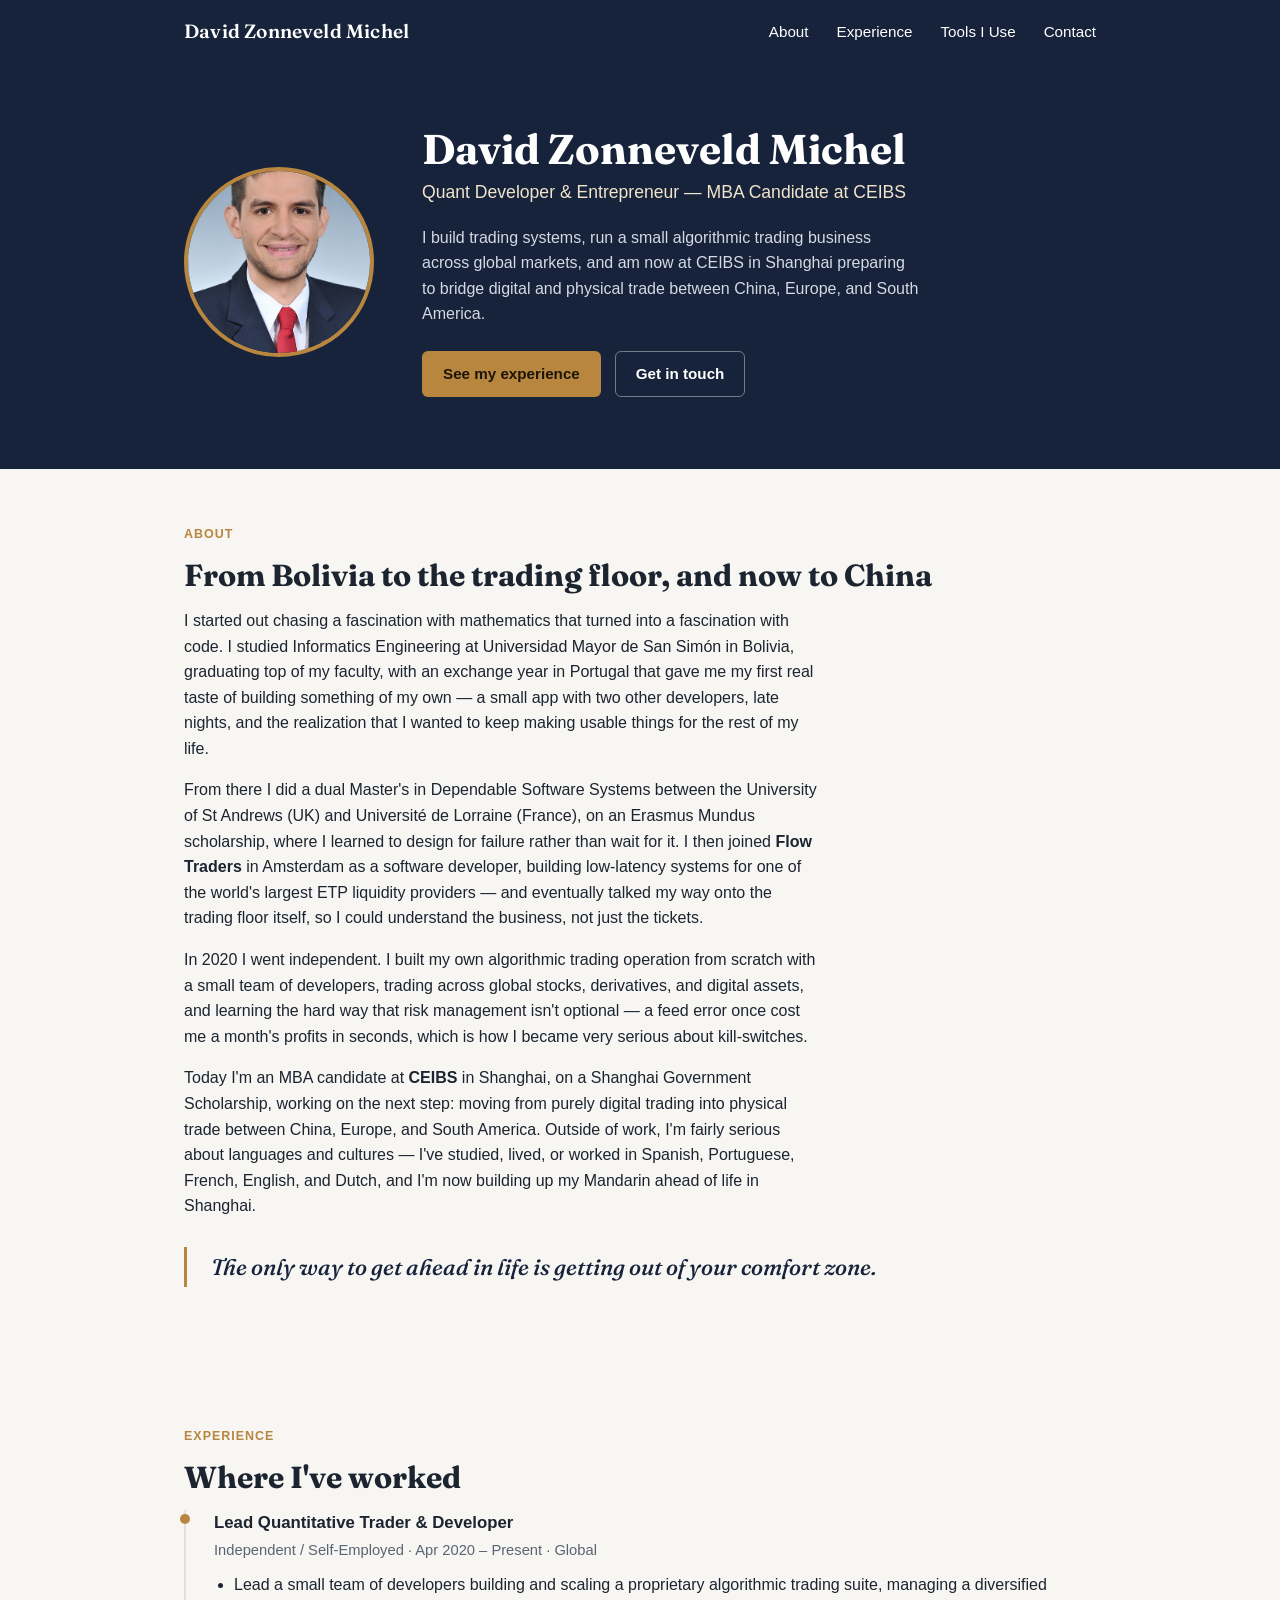
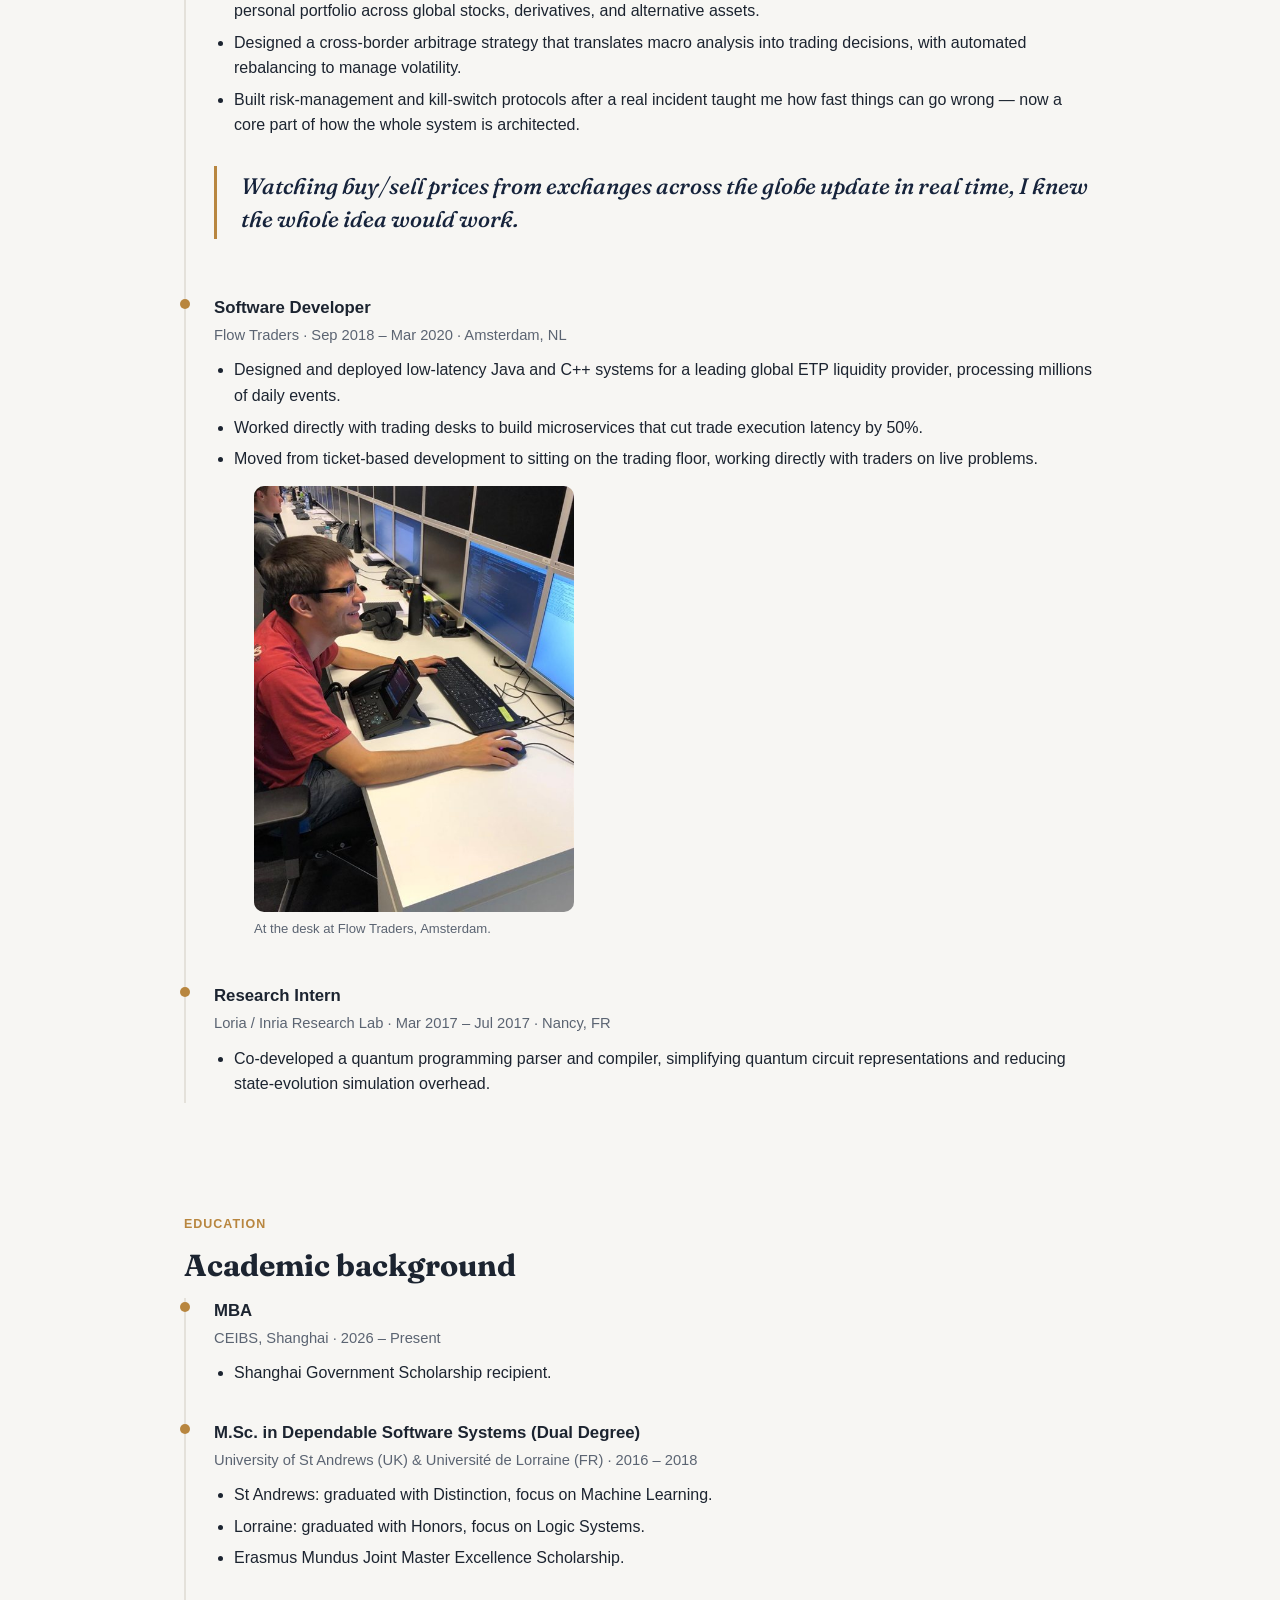
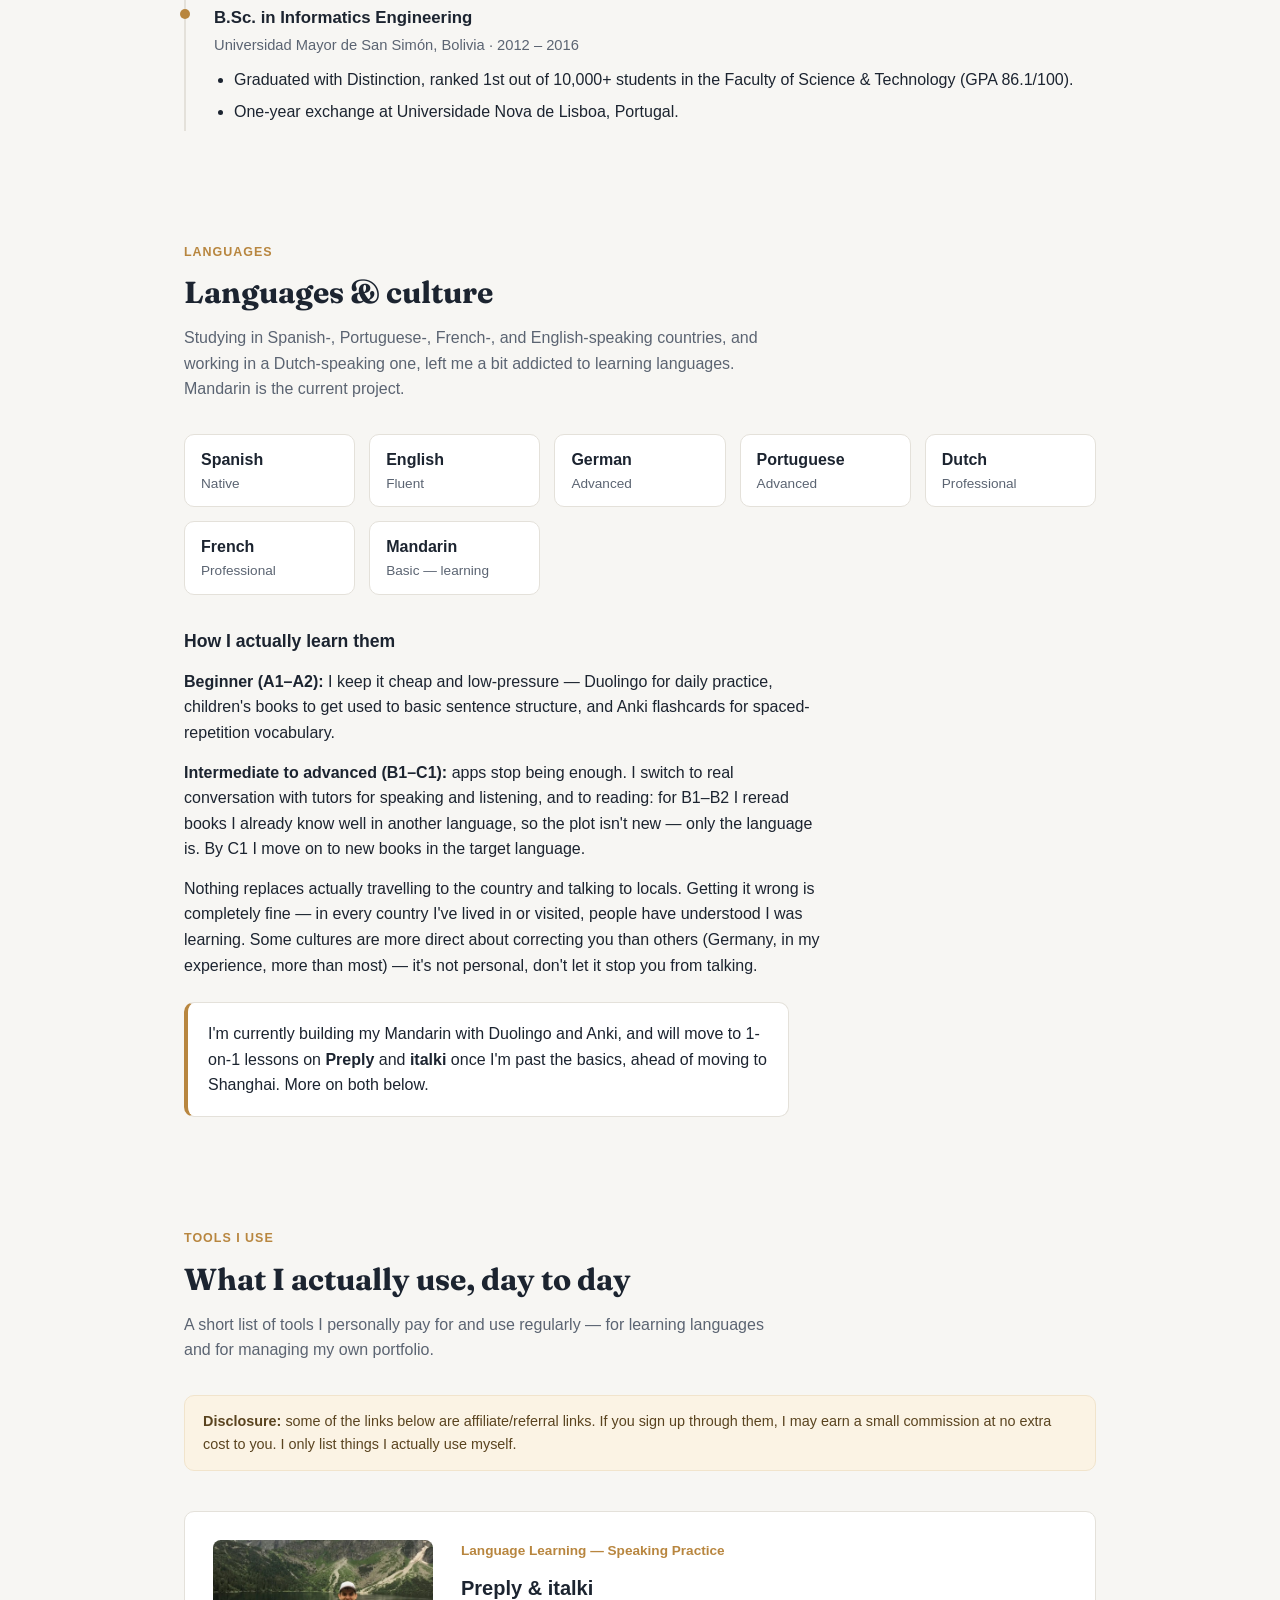
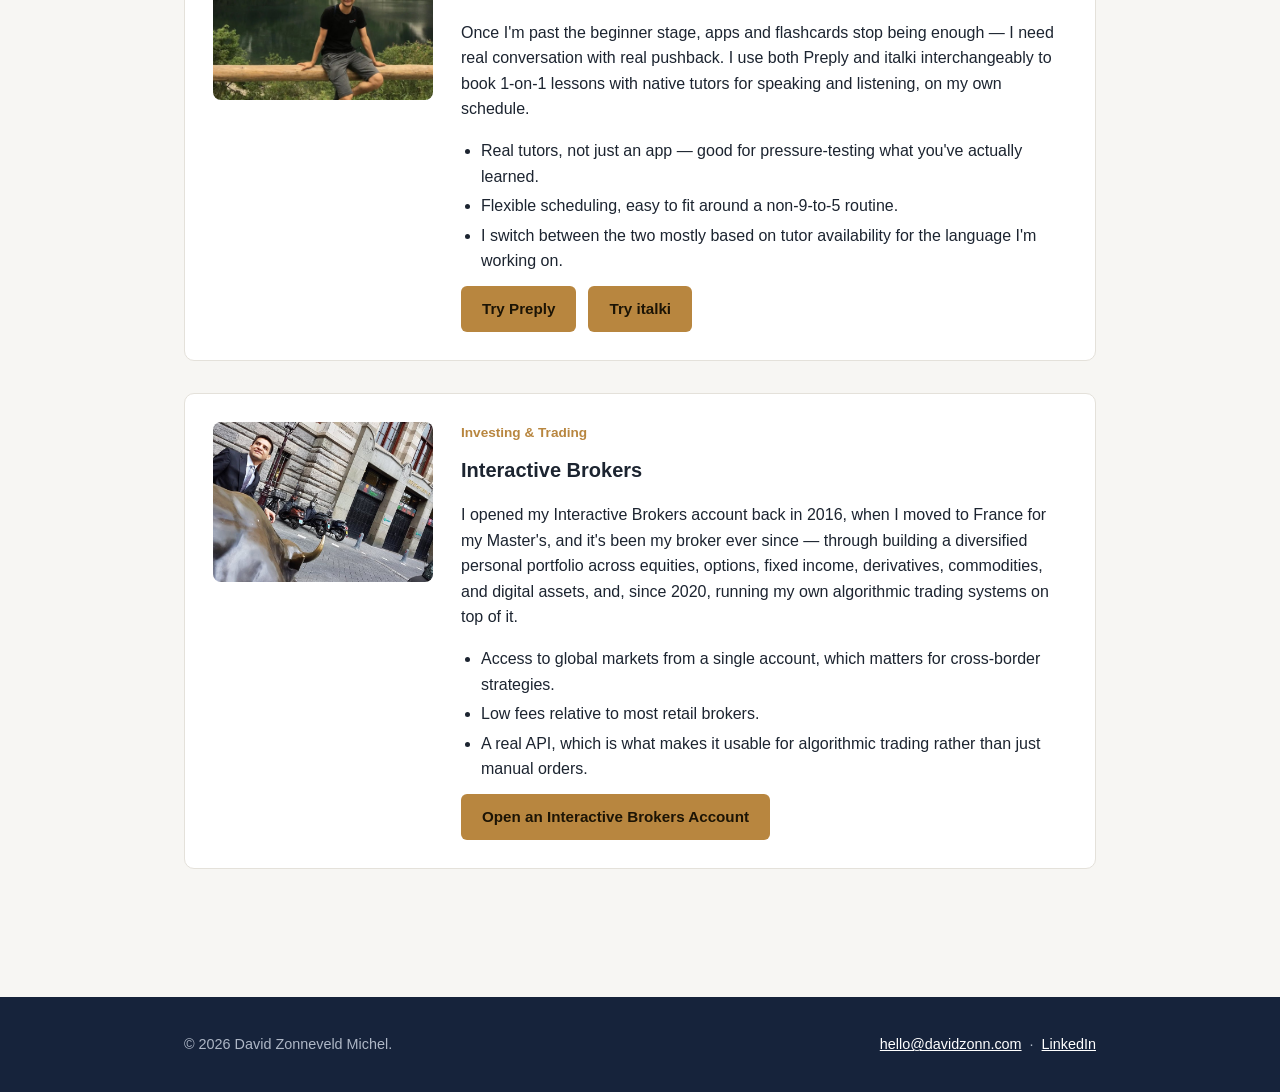
==== index.html @ 4cdf748b "Add Fraunces display font, pull-quotes, and Flow Traders photo for more personality" ====
<!DOCTYPE html>
<html lang="en">
<head>
<meta charset="UTF-8">
<meta name="viewport" content="width=device-width, initial-scale=1.0">
<title>David Zonneveld Michel</title>
<meta name="description" content="David Zonneveld Michel — quant developer and entrepreneur, MBA candidate at CEIBS.">
<link rel="preconnect" href="https://fonts.googleapis.com">
<link rel="preconnect" href="https://fonts.gstatic.com" crossorigin>
<link href="https://fonts.googleapis.com/css2?family=Fraunces:ital,wght@0,600;0,700;1,500&display=swap" rel="stylesheet">
<link rel="stylesheet" href="css/style.css">
</head>
<body>

<header class="site-header">
  <nav class="nav">
    <a href="index.html" class="brand">David Zonneveld Michel</a>
    <button class="nav-toggle" aria-label="Toggle menu">&#9776;</button>
    <ul>
      <li><a class="nav-link" href="index.html#about">About</a></li>
      <li><a class="nav-link" href="index.html#experience">Experience</a></li>
      <li><a class="nav-link" href="index.html#tools">Tools I Use</a></li>
      <li><a class="nav-link" href="index.html#contact">Contact</a></li>
    </ul>
  </nav>
</header>

<section class="hero">
  <div class="container">
    <div class="hero-photo">
      <img src="images/headshot.jpg" alt="David Zonneveld Michel">
    </div>
    <div class="hero-text">
      <h1>David Zonneveld Michel</h1>
      <p class="hero-tagline">Quant Developer &amp; Entrepreneur &mdash; MBA Candidate at CEIBS</p>
      <p class="lede">I build trading systems, run a small algorithmic trading business across global markets, and am now at CEIBS in Shanghai preparing to bridge digital and physical trade between China, Europe, and South America.</p>
      <div class="hero-actions">
        <a href="#experience" class="btn btn-primary">See my experience</a>
        <a href="#contact" class="btn btn-ghost">Get in touch</a>
      </div>
    </div>
  </div>
</section>

<section id="about">
  <div class="container">
    <p class="section-kicker">About</p>
    <h2>From Bolivia to the trading floor, and now to China</h2>
    <div class="about-body">
      <p>I started out chasing a fascination with mathematics that turned into a fascination with code. I studied Informatics Engineering at Universidad Mayor de San Sim&oacute;n in Bolivia, graduating top of my faculty, with an exchange year in Portugal that gave me my first real taste of building something of my own &mdash; a small app with two other developers, late nights, and the realization that I wanted to keep making usable things for the rest of my life.</p>
      <p>From there I did a dual Master's in Dependable Software Systems between the University of St Andrews (UK) and Universit&eacute; de Lorraine (France), on an Erasmus Mundus scholarship, where I learned to design for failure rather than wait for it. I then joined <strong>Flow Traders</strong> in Amsterdam as a software developer, building low-latency systems for one of the world's largest ETP liquidity providers &mdash; and eventually talked my way onto the trading floor itself, so I could understand the business, not just the tickets.</p>
      <p>In 2020 I went independent. I built my own algorithmic trading operation from scratch with a small team of developers, trading across global stocks, derivatives, and digital assets, and learning the hard way that risk management isn't optional &mdash; a feed error once cost me a month's profits in seconds, which is how I became very serious about kill-switches.</p>
      <p>Today I'm an MBA candidate at <strong>CEIBS</strong> in Shanghai, on a Shanghai Government Scholarship, working on the next step: moving from purely digital trading into physical trade between China, Europe, and South America. Outside of work, I'm fairly serious about languages and cultures &mdash; I've studied, lived, or worked in Spanish, Portuguese, French, English, and Dutch, and I'm now building up my Mandarin ahead of life in Shanghai.</p>
    </div>
    <blockquote class="pull-quote">
      The only way to get ahead in life is getting out of your comfort zone.
    </blockquote>
  </div>
</section>

<section id="experience">
  <div class="container">
    <p class="section-kicker">Experience</p>
    <h2>Where I've worked</h2>
    <div class="timeline">
      <div class="timeline-item">
        <p class="role">Lead Quantitative Trader &amp; Developer</p>
        <p class="org">Independent / Self-Employed &middot; Apr 2020 &ndash; Present &middot; Global</p>
        <ul>
          <li>Lead a small team of developers building and scaling a proprietary algorithmic trading suite, managing a diversified personal portfolio across global stocks, derivatives, and alternative assets.</li>
          <li>Designed a cross-border arbitrage strategy that translates macro analysis into trading decisions, with automated rebalancing to manage volatility.</li>
          <li>Built risk-management and kill-switch protocols after a real incident taught me how fast things can go wrong &mdash; now a core part of how the whole system is architected.</li>
        </ul>
        <blockquote class="pull-quote">
          Watching buy/sell prices from exchanges across the globe update in real time, I knew the whole idea would work.
        </blockquote>
      </div>
      <div class="timeline-item">
        <p class="role">Software Developer</p>
        <p class="org">Flow Traders &middot; Sep 2018 &ndash; Mar 2020 &middot; Amsterdam, NL</p>
        <ul>
          <li>Designed and deployed low-latency Java and C++ systems for a leading global ETP liquidity provider, processing millions of daily events.</li>
          <li>Worked directly with trading desks to build microservices that cut trade execution latency by 50%.</li>
          <li>Moved from ticket-based development to sitting on the trading floor, working directly with traders on live problems.</li>
        </ul>
        <figure class="timeline-photo">
          <img src="images/flow-traders.jpg" alt="David Zonneveld Michel at his desk at Flow Traders in Amsterdam">
          <figcaption>At the desk at Flow Traders, Amsterdam.</figcaption>
        </figure>
      </div>
      <div class="timeline-item">
        <p class="role">Research Intern</p>
        <p class="org">Loria / Inria Research Lab &middot; Mar 2017 &ndash; Jul 2017 &middot; Nancy, FR</p>
        <ul>
          <li>Co-developed a quantum programming parser and compiler, simplifying quantum circuit representations and reducing state-evolution simulation overhead.</li>
        </ul>
      </div>
    </div>
  </div>
</section>

<section id="education">
  <div class="container">
    <p class="section-kicker">Education</p>
    <h2>Academic background</h2>
    <div class="timeline">
      <div class="timeline-item">
        <p class="role">MBA</p>
        <p class="org">CEIBS, Shanghai &middot; 2026 &ndash; Present</p>
        <ul>
          <li>Shanghai Government Scholarship recipient.</li>
        </ul>
      </div>
      <div class="timeline-item">
        <p class="role">M.Sc. in Dependable Software Systems (Dual Degree)</p>
        <p class="org">University of St Andrews (UK) &amp; Universit&eacute; de Lorraine (FR) &middot; 2016 &ndash; 2018</p>
        <ul>
          <li>St Andrews: graduated with Distinction, focus on Machine Learning.</li>
          <li>Lorraine: graduated with Honors, focus on Logic Systems.</li>
          <li>Erasmus Mundus Joint Master Excellence Scholarship.</li>
        </ul>
      </div>
      <div class="timeline-item">
        <p class="role">B.Sc. in Informatics Engineering</p>
        <p class="org">Universidad Mayor de San Sim&oacute;n, Bolivia &middot; 2012 &ndash; 2016</p>
        <ul>
          <li>Graduated with Distinction, ranked 1st out of 10,000+ students in the Faculty of Science &amp; Technology (GPA 86.1/100).</li>
          <li>One-year exchange at Universidade Nova de Lisboa, Portugal.</li>
        </ul>
      </div>
    </div>
  </div>
</section>

<section id="languages">
  <div class="container">
    <p class="section-kicker">Languages</p>
    <h2>Languages &amp; culture</h2>
    <p class="section-intro">Studying in Spanish-, Portuguese-, French-, and English-speaking countries, and working in a Dutch-speaking one, left me a bit addicted to learning languages. Mandarin is the current project.</p>
    <div class="lang-grid">
      <div class="lang-pill"><div class="lang-name">Spanish</div><div class="lang-level">Native</div></div>
      <div class="lang-pill"><div class="lang-name">English</div><div class="lang-level">Fluent</div></div>
      <div class="lang-pill"><div class="lang-name">German</div><div class="lang-level">Advanced</div></div>
      <div class="lang-pill"><div class="lang-name">Portuguese</div><div class="lang-level">Advanced</div></div>
      <div class="lang-pill"><div class="lang-name">Dutch</div><div class="lang-level">Professional</div></div>
      <div class="lang-pill"><div class="lang-name">French</div><div class="lang-level">Professional</div></div>
      <div class="lang-pill"><div class="lang-name">Mandarin</div><div class="lang-level">Basic &mdash; learning</div></div>
    </div>
    <div class="languages-method">
      <h3>How I actually learn them</h3>
      <p><strong>Beginner (A1&ndash;A2):</strong> I keep it cheap and low-pressure &mdash; Duolingo for daily practice, children's books to get used to basic sentence structure, and Anki flashcards for spaced-repetition vocabulary.</p>
      <p><strong>Intermediate to advanced (B1&ndash;C1):</strong> apps stop being enough. I switch to real conversation with tutors for speaking and listening, and to reading: for B1&ndash;B2 I reread books I already know well in another language, so the plot isn't new &mdash; only the language is. By C1 I move on to new books in the target language.</p>
      <p>Nothing replaces actually travelling to the country and talking to locals. Getting it wrong is completely fine &mdash; in every country I've lived in or visited, people have understood I was learning. Some cultures are more direct about correcting you than others (Germany, in my experience, more than most) &mdash; it's not personal, don't let it stop you from talking.</p>
    </div>
    <div class="callout">
      I'm currently building my Mandarin with Duolingo and Anki, and will move to 1-on-1 lessons on <strong>Preply</strong> and <strong>italki</strong> once I'm past the basics, ahead of moving to Shanghai. More on both below.
    </div>
  </div>
</section>

<section id="tools">
  <div class="container">
    <p class="section-kicker">Tools I Use</p>
    <h2>What I actually use, day to day</h2>
    <p class="section-intro">A short list of tools I personally pay for and use regularly &mdash; for learning languages and for managing my own portfolio.</p>

    <div class="disclosure">
      <strong>Disclosure:</strong> some of the links below are affiliate/referral links. If you sign up through them, I may earn a small commission at no extra cost to you. I only list things I actually use myself.
    </div>

    <div class="tool-card">
      <img src="images/lake.jpg" alt="David Zonneveld Michel hiking by a mountain lake in Poland">
      <div class="tool-body">
        <div class="tool-tag">Language Learning &mdash; Speaking Practice</div>
        <h3>Preply &amp; italki</h3>
        <p>Once I'm past the beginner stage, apps and flashcards stop being enough &mdash; I need real conversation with real pushback. I use both Preply and italki interchangeably to book 1-on-1 lessons with native tutors for speaking and listening, on my own schedule.</p>
        <ul>
          <li>Real tutors, not just an app &mdash; good for pressure-testing what you've actually learned.</li>
          <li>Flexible scheduling, easy to fit around a non-9-to-5 routine.</li>
          <li>I switch between the two mostly based on tutor availability for the language I'm working on.</li>
        </ul>
        <div class="cta-row">
          <a href="https://preply.com/en/?pref=NTU2MDQz&amp;id=1791319824.493646&amp;ep=w1" class="btn btn-primary" rel="sponsored noopener" target="_blank">Try Preply</a>
          <a href="https://www.italki.com/en/i/ref/DfCDC6?hl=en&amp;utm_medium=user_referral&amp;utm_source=copylink_share" class="btn btn-primary" rel="sponsored noopener" target="_blank">Try italki</a>
        </div>
      </div>
    </div>

    <div class="tool-card">
      <img src="images/investing.jpg" alt="David outside the Beursplein in Amsterdam">
      <div class="tool-body">
        <div class="tool-tag">Investing &amp; Trading</div>
        <h3>Interactive Brokers</h3>
        <p>I opened my Interactive Brokers account back in 2016, when I moved to France for my Master's, and it's been my broker ever since &mdash; through building a diversified personal portfolio across equities, options, fixed income, derivatives, commodities, and digital assets, and, since 2020, running my own algorithmic trading systems on top of it.</p>
        <ul>
          <li>Access to global markets from a single account, which matters for cross-border strategies.</li>
          <li>Low fees relative to most retail brokers.</li>
          <li>A real API, which is what makes it usable for algorithmic trading rather than just manual orders.</li>
        </ul>
        <a href="https://ibkr.com/referral/david9063" class="btn btn-primary" rel="sponsored noopener" target="_blank">Open an Interactive Brokers Account</a>
      </div>
    </div>
  </div>
</section>

<footer class="site-footer" id="contact">
  <div class="container footer-row">
    <div>&copy; 2026 David Zonneveld Michel.</div>
    <div>
      <a href="mailto:hello@davidzonn.com">hello@davidzonn.com</a>
      &nbsp;&middot;&nbsp;
      <a href="https://www.linkedin.com/in/davidzonn" target="_blank" rel="noopener">LinkedIn</a>
    </div>
  </div>
</footer>

<script src="js/main.js"></script>
</body>
</html>
---- css/style.css ----
:root {
  --bg: #f7f6f3;
  --surface: #ffffff;
  --text: #1c2430;
  --muted: #5b6472;
  --border: #e4e1da;
  --navy: #16233b;
  --navy-light: #223252;
  --accent: #b8863f;
  --accent-light: #f1e4cc;
  --radius: 10px;
  --maxw: 960px;
  --font-display: "Fraunces", Georgia, "Times New Roman", serif;
}

* { box-sizing: border-box; }

html { scroll-behavior: smooth; }

body {
  margin: 0;
  background: var(--bg);
  color: var(--text);
  font-family: -apple-system, BlinkMacSystemFont, "Segoe UI", Roboto, Helvetica, Arial, sans-serif;
  line-height: 1.6;
}

img { max-width: 100%; display: block; }

a { color: var(--navy); }

.container {
  max-width: var(--maxw);
  margin: 0 auto;
  padding: 0 24px;
}

/* Header / nav */
header.site-header {
  background: var(--navy);
  color: #fff;
  position: sticky;
  top: 0;
  z-index: 10;
}

.nav {
  display: flex;
  align-items: center;
  justify-content: space-between;
  padding: 16px 24px;
  max-width: var(--maxw);
  margin: 0 auto;
}

.nav .brand {
  color: #fff;
  font-family: var(--font-display);
  font-weight: 600;
  font-size: 1.2rem;
  text-decoration: none;
  letter-spacing: 0.01em;
}

.nav ul {
  list-style: none;
  display: flex;
  gap: 28px;
  margin: 0;
  padding: 0;
}

.nav a.nav-link {
  color: #cdd4e0;
  text-decoration: none;
  font-size: 0.95rem;
  transition: color 0.15s ease;
}

.nav a.nav-link:hover,
.nav a.nav-link.active {
  color: #fff;
}

.nav-toggle {
  display: none;
  background: none;
  border: none;
  color: #fff;
  font-size: 1.5rem;
  cursor: pointer;
}

@media (max-width: 640px) {
  .nav-toggle { display: block; }
  .nav ul {
    display: none;
    position: absolute;
    top: 100%;
    left: 0;
    right: 0;
    background: var(--navy-light);
    flex-direction: column;
    gap: 0;
    padding: 8px 0;
  }
  .nav ul.open { display: flex; }
  .nav ul li { width: 100%; }
  .nav ul a.nav-link {
    display: block;
    padding: 12px 24px;
  }
}

/* Hero */
.hero {
  background: var(--navy);
  color: #fff;
  padding: 64px 0 72px;
}

.hero .container {
  display: flex;
  align-items: center;
  gap: 48px;
  flex-wrap: wrap;
}

.hero-photo img {
  width: 190px;
  height: 190px;
  border-radius: 50%;
  object-fit: cover;
  border: 4px solid var(--accent);
}

.hero-text { flex: 1; min-width: 260px; }

.hero-text h1 {
  margin: 0 0 6px;
  font-family: var(--font-display);
  font-weight: 700;
  font-size: 2.6rem;
  line-height: 1.1;
}

.hero-tagline {
  color: var(--accent-light);
  font-size: 1.1rem;
  margin: 0 0 18px;
}

.hero-text p.lede {
  color: #d4dae4;
  max-width: 56ch;
  margin: 0 0 24px;
}

.btn {
  display: inline-block;
  padding: 10px 20px;
  border-radius: 6px;
  text-decoration: none;
  font-weight: 600;
  font-size: 0.95rem;
  border: 1px solid transparent;
}

.btn-primary {
  background: var(--accent);
  color: #1c1405;
}

.btn-primary:hover { background: #c79651; }

.btn-ghost {
  background: transparent;
  color: #fff;
  border-color: rgba(255,255,255,0.4);
  margin-left: 10px;
}

.btn-ghost:hover { border-color: #fff; }

.hero-actions { display: flex; flex-wrap: wrap; gap: 4px; }

/* Sections */
section { padding: 56px 0; }

section h2 {
  font-family: var(--font-display);
  font-weight: 700;
  font-size: 1.9rem;
  margin: 0 0 8px;
}

.section-kicker {
  text-transform: uppercase;
  letter-spacing: 0.08em;
  color: var(--accent);
  font-size: 0.78rem;
  font-weight: 700;
  margin: 0 0 6px;
}

.section-intro {
  color: var(--muted);
  max-width: 68ch;
  margin: 0 0 32px;
}

/* About */
#about .about-body p { margin: 0 0 16px; max-width: 72ch; }

/* Pull quotes */
.pull-quote {
  font-family: var(--font-display);
  font-style: italic;
  font-weight: 500;
  font-size: 1.4rem;
  line-height: 1.45;
  color: var(--navy);
  border-left: 3px solid var(--accent);
  padding: 4px 0 4px 24px;
  margin: 28px 0;
  max-width: 62ch;
}

.pull-quote cite {
  display: block;
  font-family: -apple-system, BlinkMacSystemFont, "Segoe UI", Roboto, Helvetica, Arial, sans-serif;
  font-style: normal;
  font-size: 0.82rem;
  font-weight: 600;
  color: var(--muted);
  margin-top: 10px;
  letter-spacing: 0.01em;
}

/* Timeline photo */
.timeline-photo {
  margin-top: 14px;
  max-width: 320px;
}

.timeline-photo img {
  border-radius: var(--radius);
  width: 100%;
}

.timeline-photo figcaption {
  font-size: 0.82rem;
  color: var(--muted);
  margin-top: 6px;
}

/* Timeline */
.timeline {
  border-left: 2px solid var(--border);
  padding-left: 28px;
  display: flex;
  flex-direction: column;
  gap: 28px;
}

.timeline-item { position: relative; }

.timeline-item::before {
  content: "";
  position: absolute;
  left: -34px;
  top: 4px;
  width: 10px;
  height: 10px;
  border-radius: 50%;
  background: var(--accent);
}

.timeline-item .role {
  font-weight: 700;
  font-size: 1.05rem;
  margin: 0;
}

.timeline-item .org {
  color: var(--muted);
  margin: 2px 0 10px;
  font-size: 0.92rem;
}

.timeline-item ul {
  margin: 0;
  padding-left: 20px;
}

.timeline-item li { margin-bottom: 6px; }

/* Languages */
.lang-grid {
  display: grid;
  grid-template-columns: repeat(auto-fill, minmax(150px, 1fr));
  gap: 14px;
}

.lang-pill {
  background: var(--surface);
  border: 1px solid var(--border);
  border-radius: var(--radius);
  padding: 12px 16px;
}

.lang-pill .lang-name { font-weight: 600; }
.lang-pill .lang-level { color: var(--muted); font-size: 0.85rem; }

.callout {
  background: var(--surface);
  border: 1px solid var(--border);
  border-left: 4px solid var(--accent);
  border-radius: var(--radius);
  padding: 18px 20px;
  margin-top: 24px;
  max-width: 68ch;
}

.callout a { color: var(--accent); font-weight: 600; }

.languages-method {
  margin-top: 32px;
  max-width: 72ch;
}

.languages-method h3 {
  font-size: 1.1rem;
  margin: 0 0 14px;
}

.languages-method p { margin: 0 0 14px; }

/* Tools / affiliate section */
.disclosure {
  background: #fbf3e4;
  border: 1px solid var(--accent-light);
  border-radius: var(--radius);
  padding: 14px 18px;
  font-size: 0.9rem;
  color: #5a4420;
  margin-bottom: 40px;
}

.tool-card {
  display: flex;
  gap: 28px;
  background: var(--surface);
  border: 1px solid var(--border);
  border-radius: var(--radius);
  padding: 28px;
  margin-bottom: 32px;
  flex-wrap: wrap;
}

.tool-card img {
  width: 220px;
  height: 160px;
  object-fit: cover;
  border-radius: 8px;
  flex-shrink: 0;
}

.tool-card .tool-body { flex: 1; min-width: 240px; }

.tool-card h3 { margin: 0 0 4px; font-size: 1.25rem; }
.tool-card .tool-tag { color: var(--accent); font-weight: 600; font-size: 0.85rem; margin-bottom: 10px; }
.tool-card ul { padding-left: 20px; margin: 12px 0; }
.tool-card li { margin-bottom: 4px; }

.cta-row {
  display: flex;
  gap: 12px;
  flex-wrap: wrap;
  margin-top: 4px;
}

/* Footer */
footer.site-footer {
  background: var(--navy);
  color: #aeb7c6;
  padding: 36px 0;
  margin-top: 40px;
  font-size: 0.9rem;
}

footer.site-footer a { color: #fff; }

.footer-row {
  display: flex;
  justify-content: space-between;
  flex-wrap: wrap;
  gap: 12px;
  align-items: center;
}
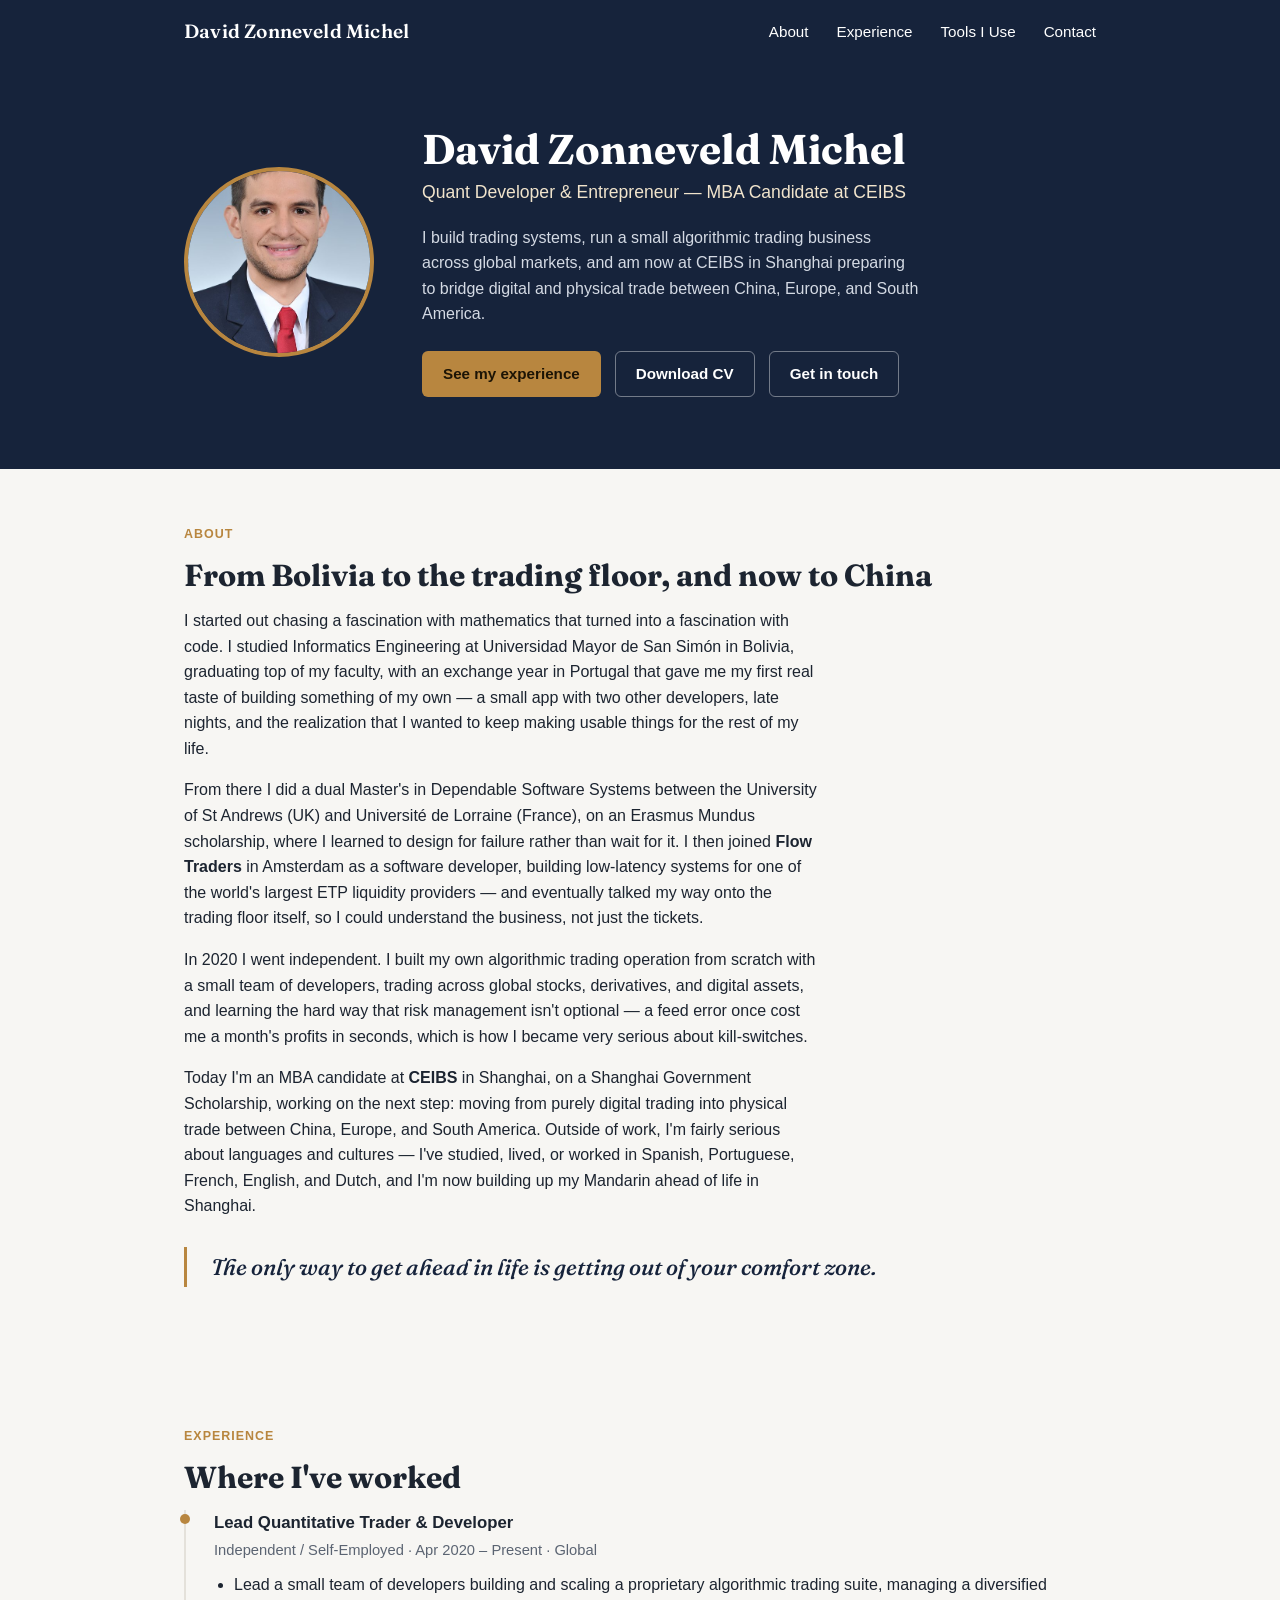
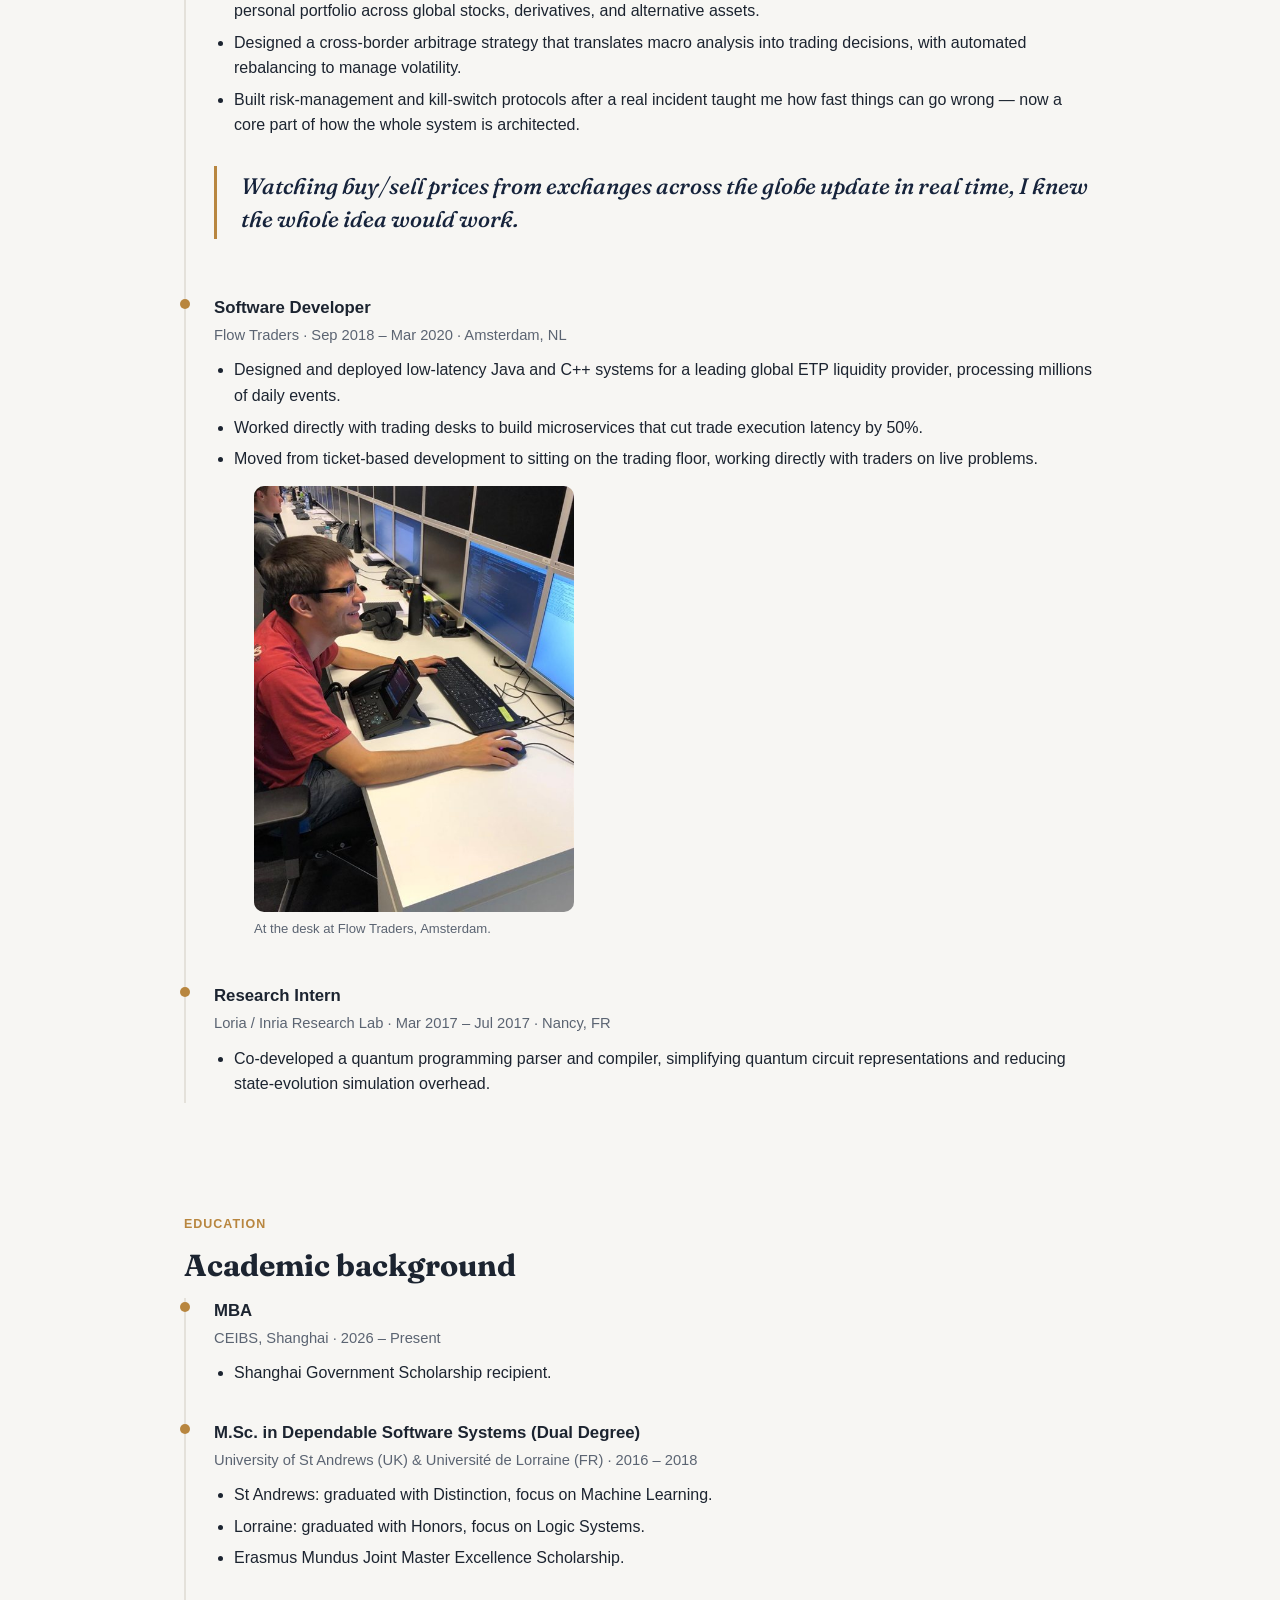
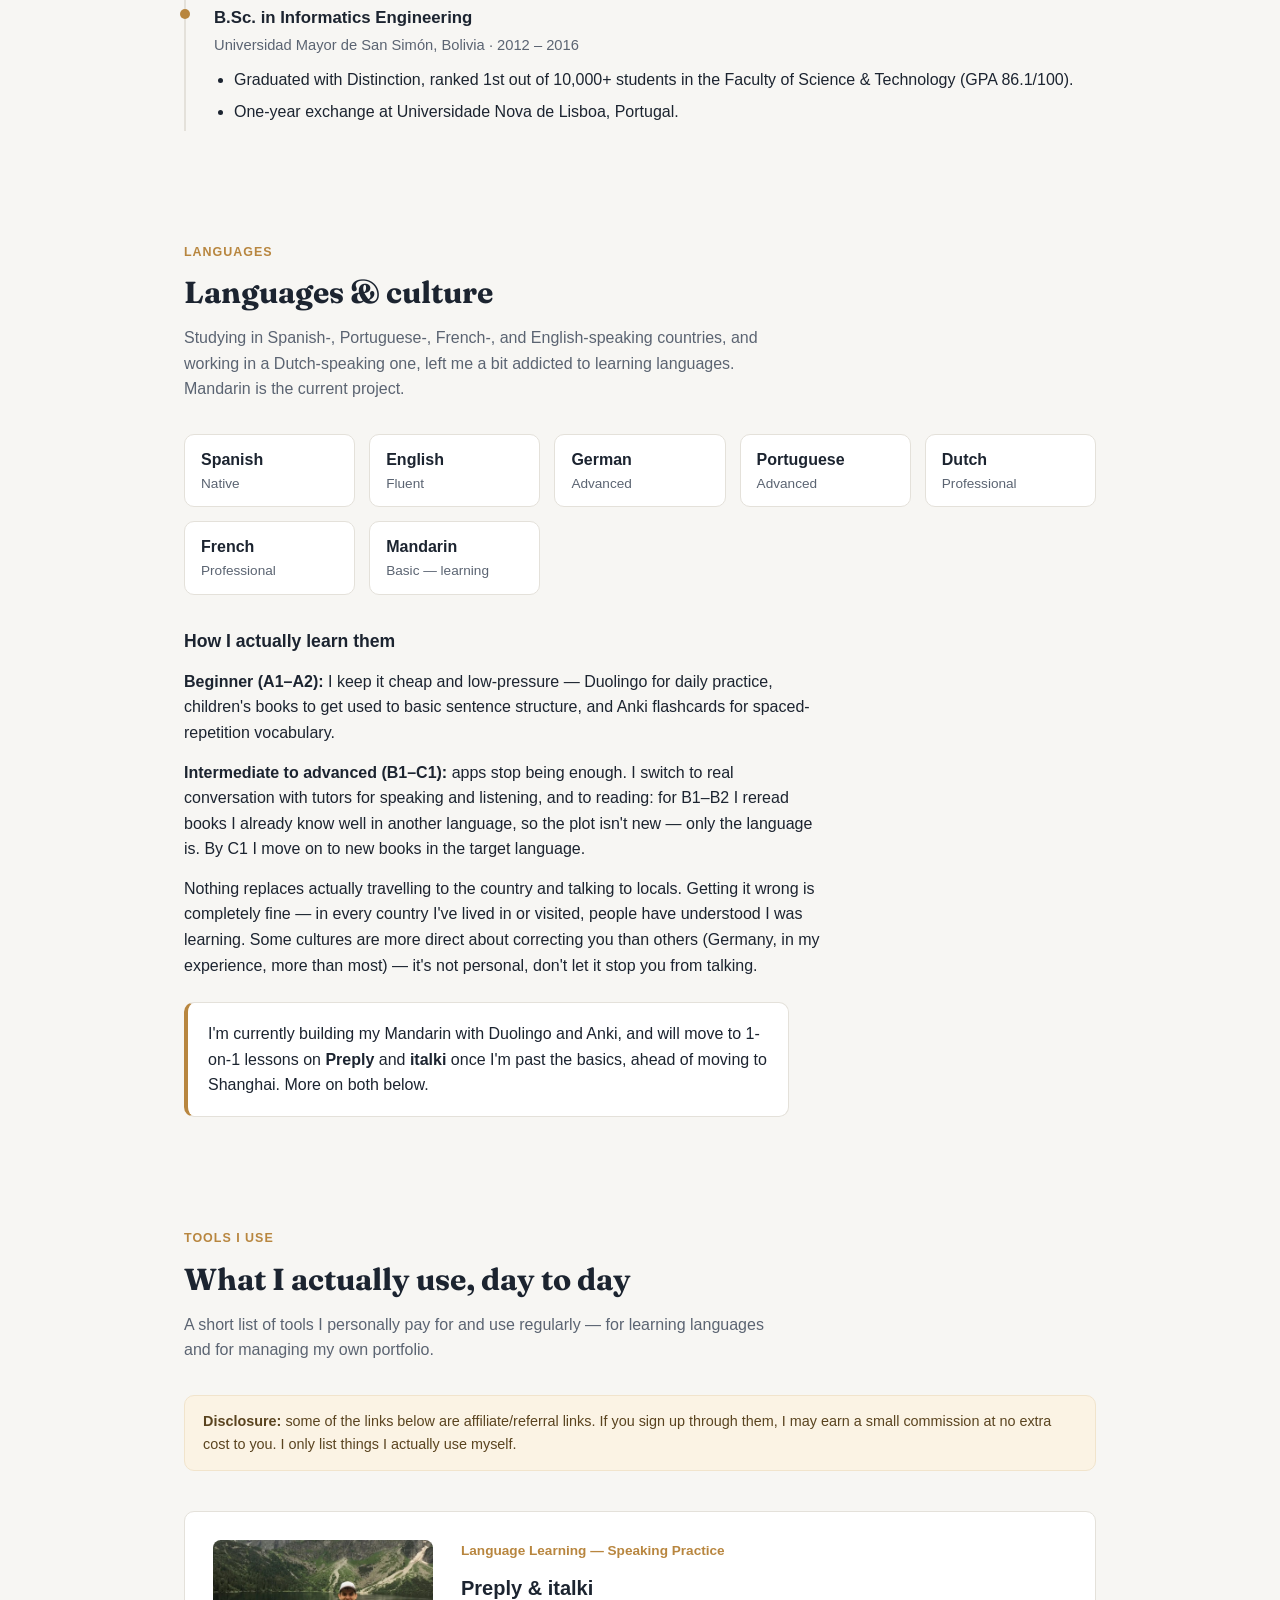
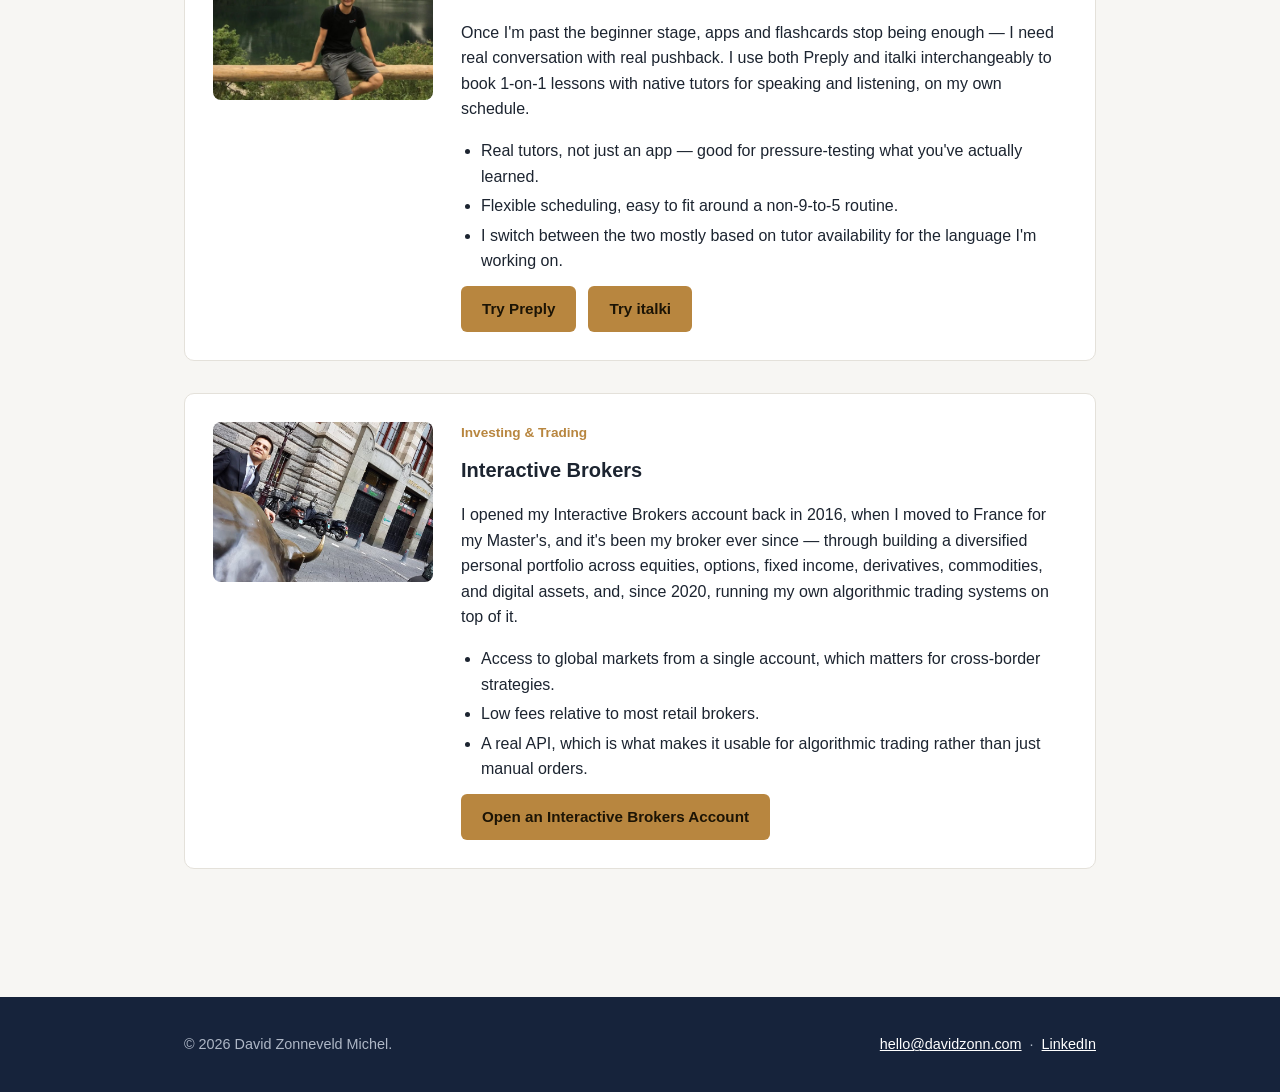
==== commit e1e1a165: "Add favicon, Open Graph social card, robots.txt, sitemap.xml, and downloadable CV" ====
--- a/index.html
+++ b/index.html
@@ -5,6 +5,24 @@
 <meta name="viewport" content="width=device-width, initial-scale=1.0">
 <title>David Zonneveld Michel</title>
 <meta name="description" content="David Zonneveld Michel — quant developer and entrepreneur, MBA candidate at CEIBS.">
+
+<link rel="icon" type="image/png" href="favicon.png">
+<link rel="icon" type="image/png" sizes="32x32" href="favicon-32.png">
+<link rel="apple-touch-icon" href="apple-touch-icon.png">
+
+<meta property="og:type" content="website">
+<meta property="og:url" content="https://davidzonn.com/">
+<meta property="og:title" content="David Zonneveld Michel">
+<meta property="og:description" content="Quant Developer &amp; Entrepreneur — MBA Candidate at CEIBS.">
+<meta property="og:image" content="https://davidzonn.com/images/og-image.jpg">
+<meta property="og:image:width" content="1200">
+<meta property="og:image:height" content="630">
+
+<meta name="twitter:card" content="summary_large_image">
+<meta name="twitter:title" content="David Zonneveld Michel">
+<meta name="twitter:description" content="Quant Developer &amp; Entrepreneur — MBA Candidate at CEIBS.">
+<meta name="twitter:image" content="https://davidzonn.com/images/og-image.jpg">
+
 <link rel="preconnect" href="https://fonts.googleapis.com">
 <link rel="preconnect" href="https://fonts.gstatic.com" crossorigin>
 <link href="https://fonts.googleapis.com/css2?family=Fraunces:ital,wght@0,600;0,700;1,500&display=swap" rel="stylesheet">
@@ -36,6 +54,7 @@
       <p class="lede">I build trading systems, run a small algorithmic trading business across global markets, and am now at CEIBS in Shanghai preparing to bridge digital and physical trade between China, Europe, and South America.</p>
       <div class="hero-actions">
         <a href="#experience" class="btn btn-primary">See my experience</a>
+        <a href="files/David-Zonneveld-Michel-CV.pdf" class="btn btn-ghost" target="_blank">Download CV</a>
         <a href="#contact" class="btn btn-ghost">Get in touch</a>
       </div>
     </div>
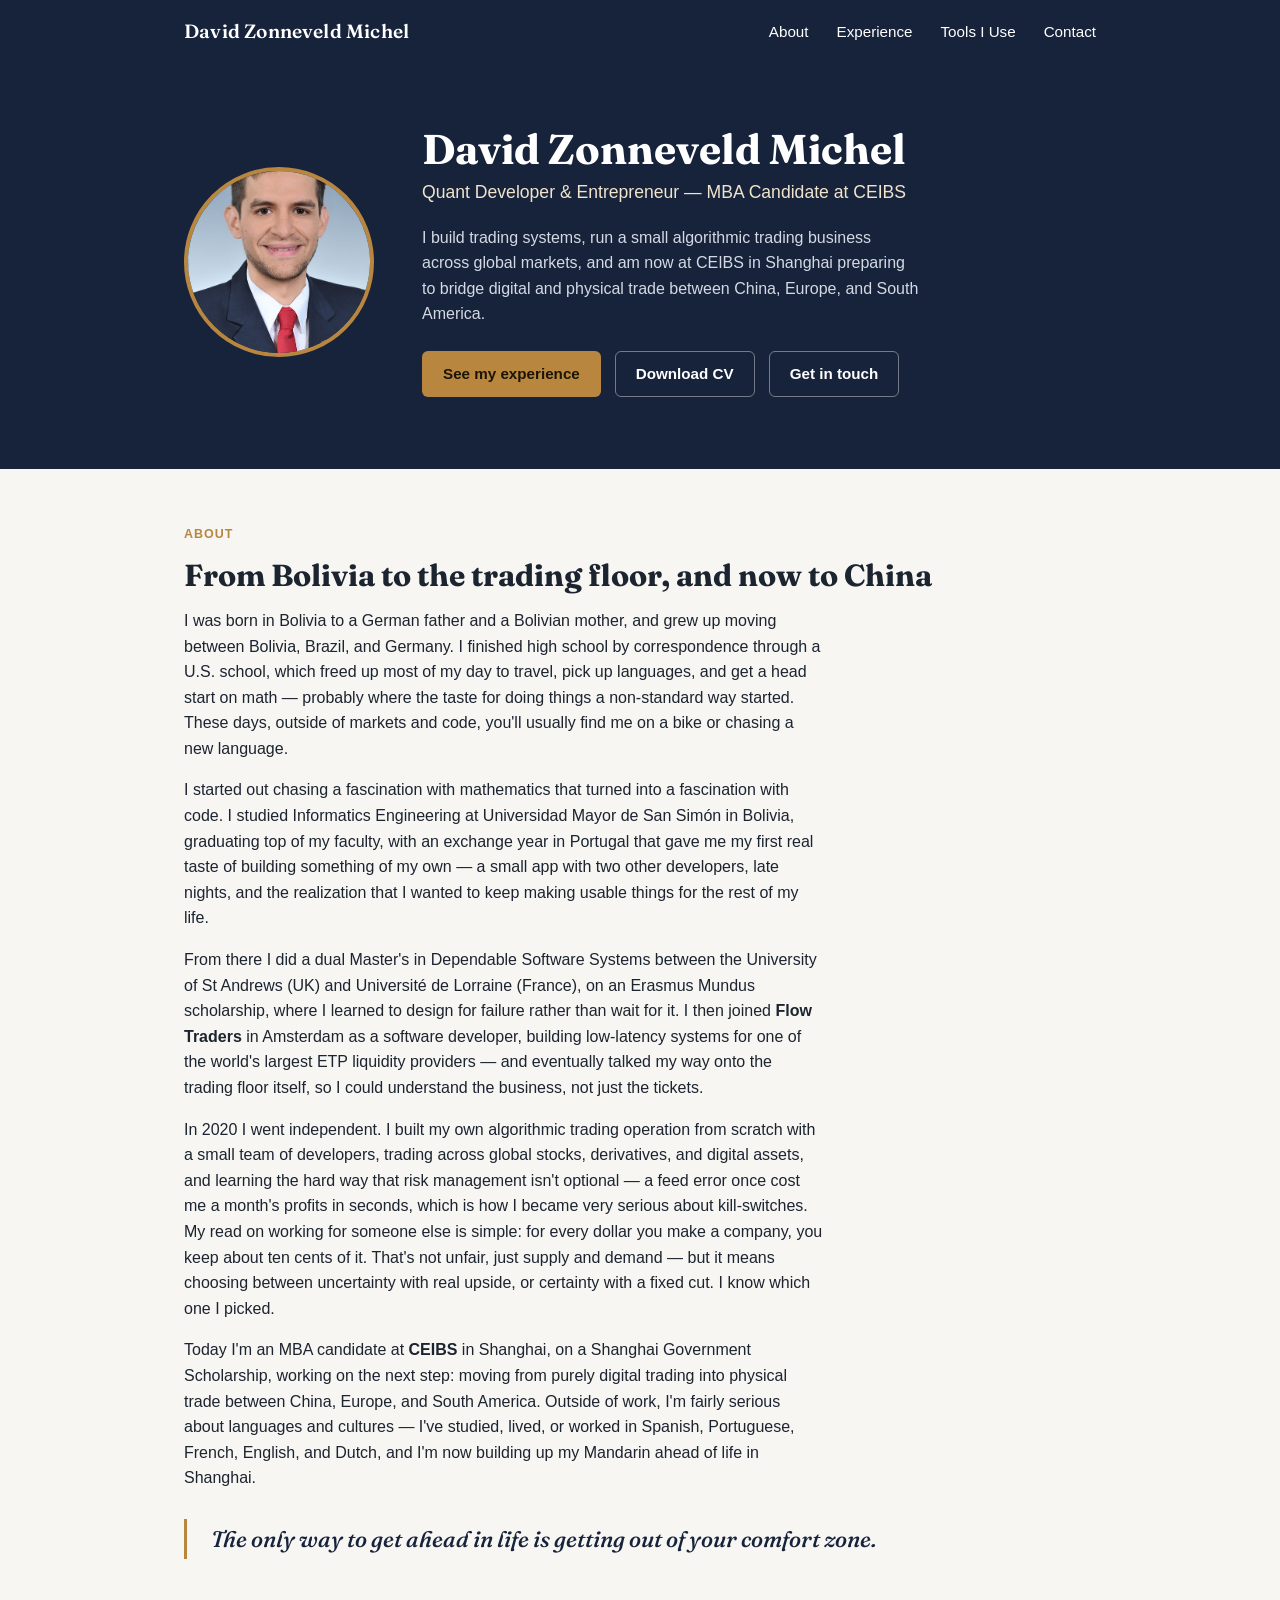
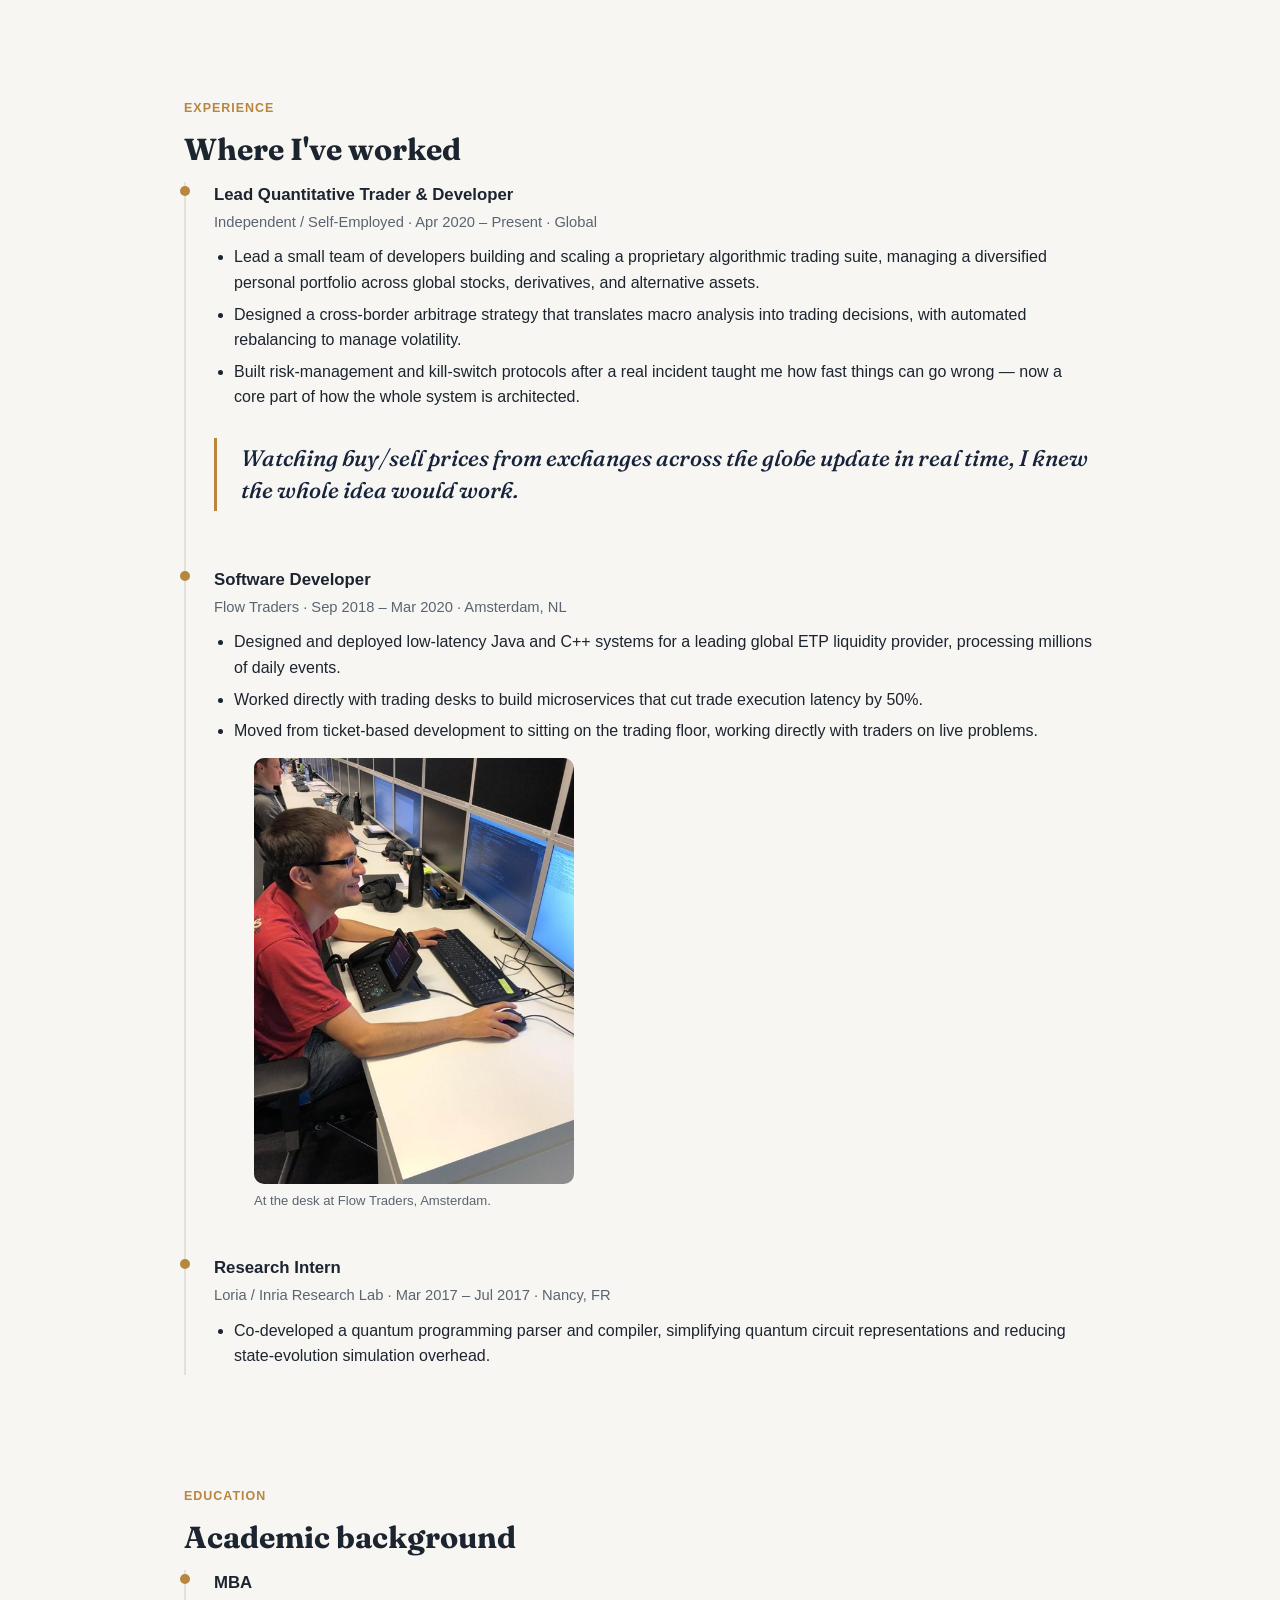
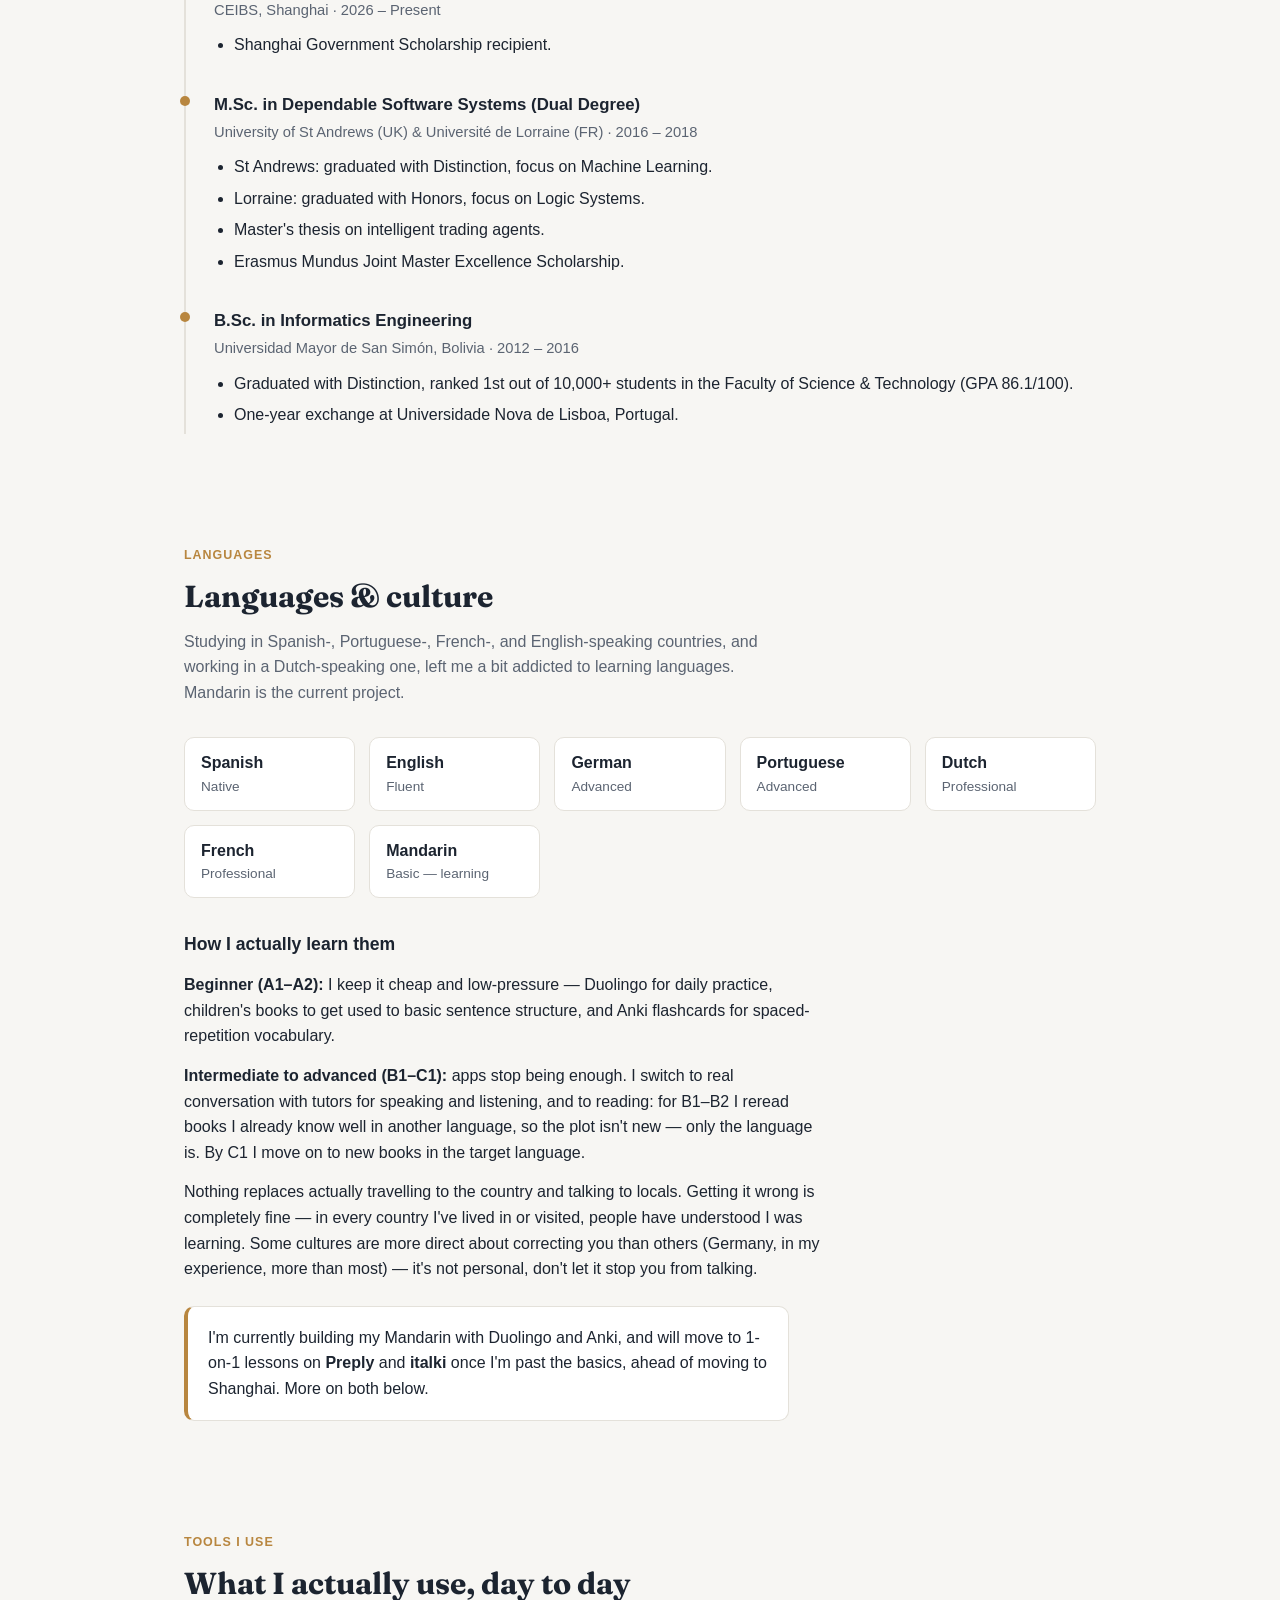
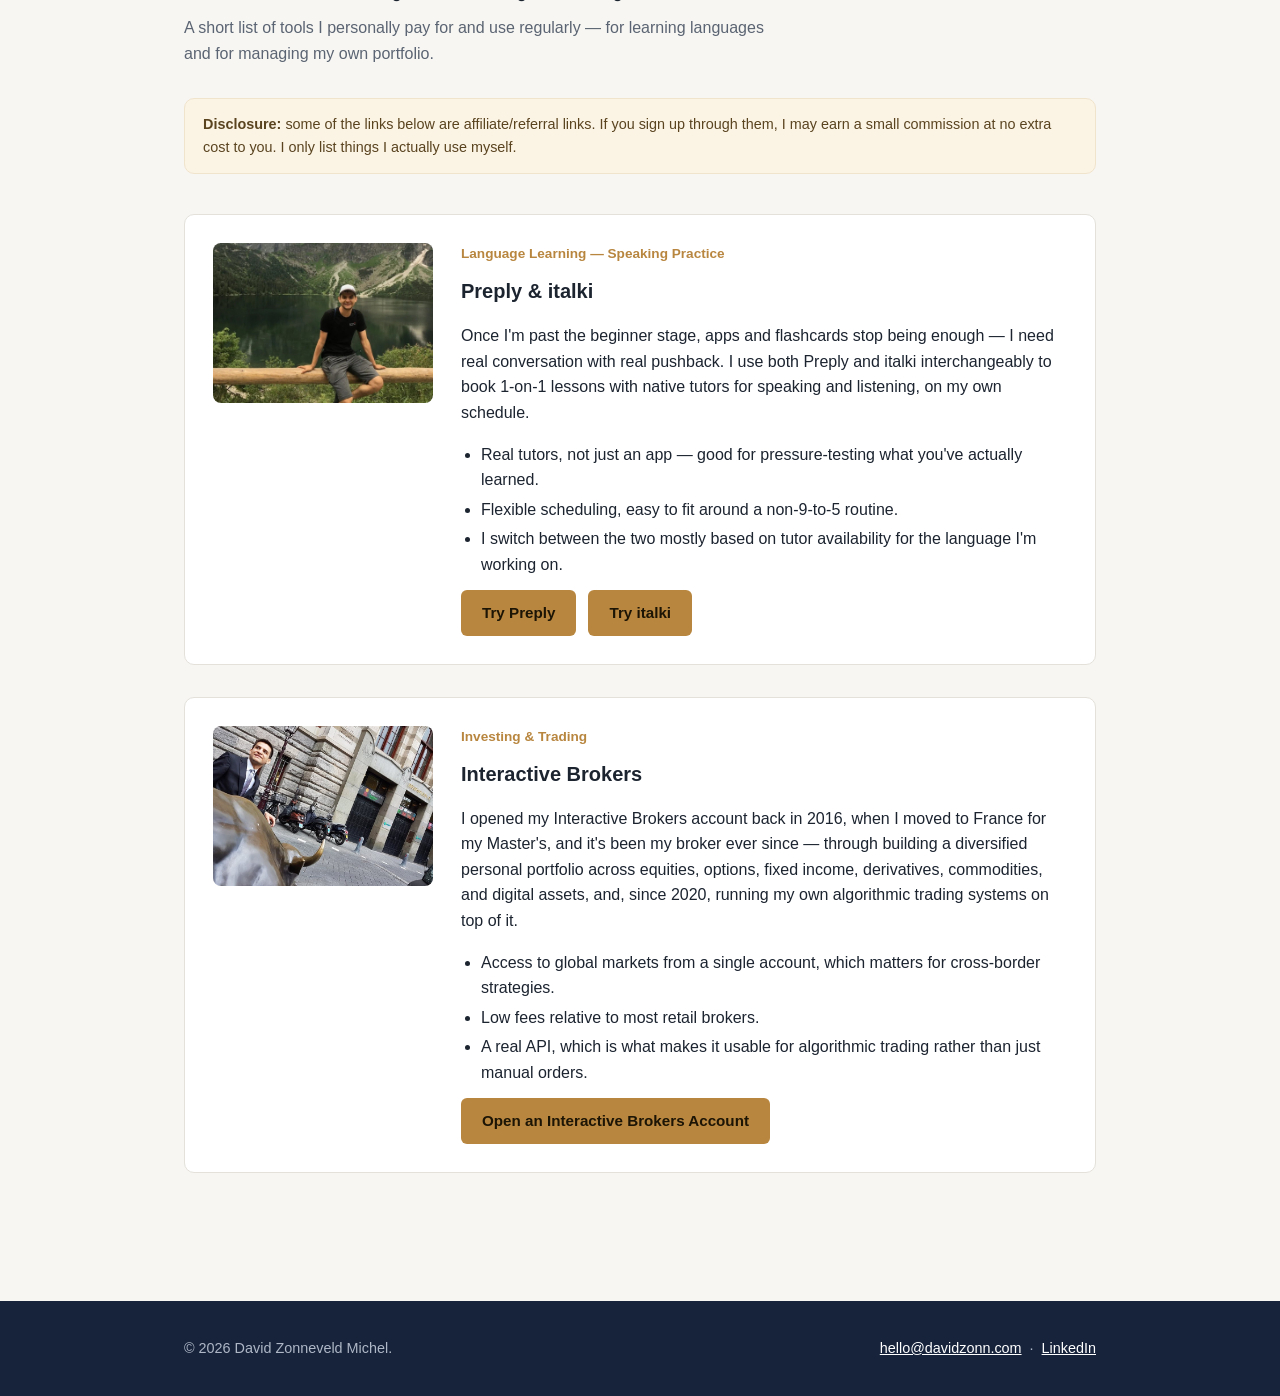
==== commit 95b9fc97: "Add family/childhood background, independence philosophy, and thesis topic from old site" ====
--- a/index.html
+++ b/index.html
@@ -66,9 +66,10 @@
     <p class="section-kicker">About</p>
     <h2>From Bolivia to the trading floor, and now to China</h2>
     <div class="about-body">
+      <p>I was born in Bolivia to a German father and a Bolivian mother, and grew up moving between Bolivia, Brazil, and Germany. I finished high school by correspondence through a U.S. school, which freed up most of my day to travel, pick up languages, and get a head start on math &mdash; probably where the taste for doing things a non-standard way started. These days, outside of markets and code, you'll usually find me on a bike or chasing a new language.</p>
       <p>I started out chasing a fascination with mathematics that turned into a fascination with code. I studied Informatics Engineering at Universidad Mayor de San Sim&oacute;n in Bolivia, graduating top of my faculty, with an exchange year in Portugal that gave me my first real taste of building something of my own &mdash; a small app with two other developers, late nights, and the realization that I wanted to keep making usable things for the rest of my life.</p>
       <p>From there I did a dual Master's in Dependable Software Systems between the University of St Andrews (UK) and Universit&eacute; de Lorraine (France), on an Erasmus Mundus scholarship, where I learned to design for failure rather than wait for it. I then joined <strong>Flow Traders</strong> in Amsterdam as a software developer, building low-latency systems for one of the world's largest ETP liquidity providers &mdash; and eventually talked my way onto the trading floor itself, so I could understand the business, not just the tickets.</p>
-      <p>In 2020 I went independent. I built my own algorithmic trading operation from scratch with a small team of developers, trading across global stocks, derivatives, and digital assets, and learning the hard way that risk management isn't optional &mdash; a feed error once cost me a month's profits in seconds, which is how I became very serious about kill-switches.</p>
+      <p>In 2020 I went independent. I built my own algorithmic trading operation from scratch with a small team of developers, trading across global stocks, derivatives, and digital assets, and learning the hard way that risk management isn't optional &mdash; a feed error once cost me a month's profits in seconds, which is how I became very serious about kill-switches. My read on working for someone else is simple: for every dollar you make a company, you keep about ten cents of it. That's not unfair, just supply and demand &mdash; but it means choosing between uncertainty with real upside, or certainty with a fixed cut. I know which one I picked.</p>
       <p>Today I'm an MBA candidate at <strong>CEIBS</strong> in Shanghai, on a Shanghai Government Scholarship, working on the next step: moving from purely digital trading into physical trade between China, Europe, and South America. Outside of work, I'm fairly serious about languages and cultures &mdash; I've studied, lived, or worked in Spanish, Portuguese, French, English, and Dutch, and I'm now building up my Mandarin ahead of life in Shanghai.</p>
     </div>
     <blockquote class="pull-quote">
@@ -136,6 +137,7 @@
         <ul>
           <li>St Andrews: graduated with Distinction, focus on Machine Learning.</li>
           <li>Lorraine: graduated with Honors, focus on Logic Systems.</li>
+          <li>Master's thesis on intelligent trading agents.</li>
           <li>Erasmus Mundus Joint Master Excellence Scholarship.</li>
         </ul>
       </div>
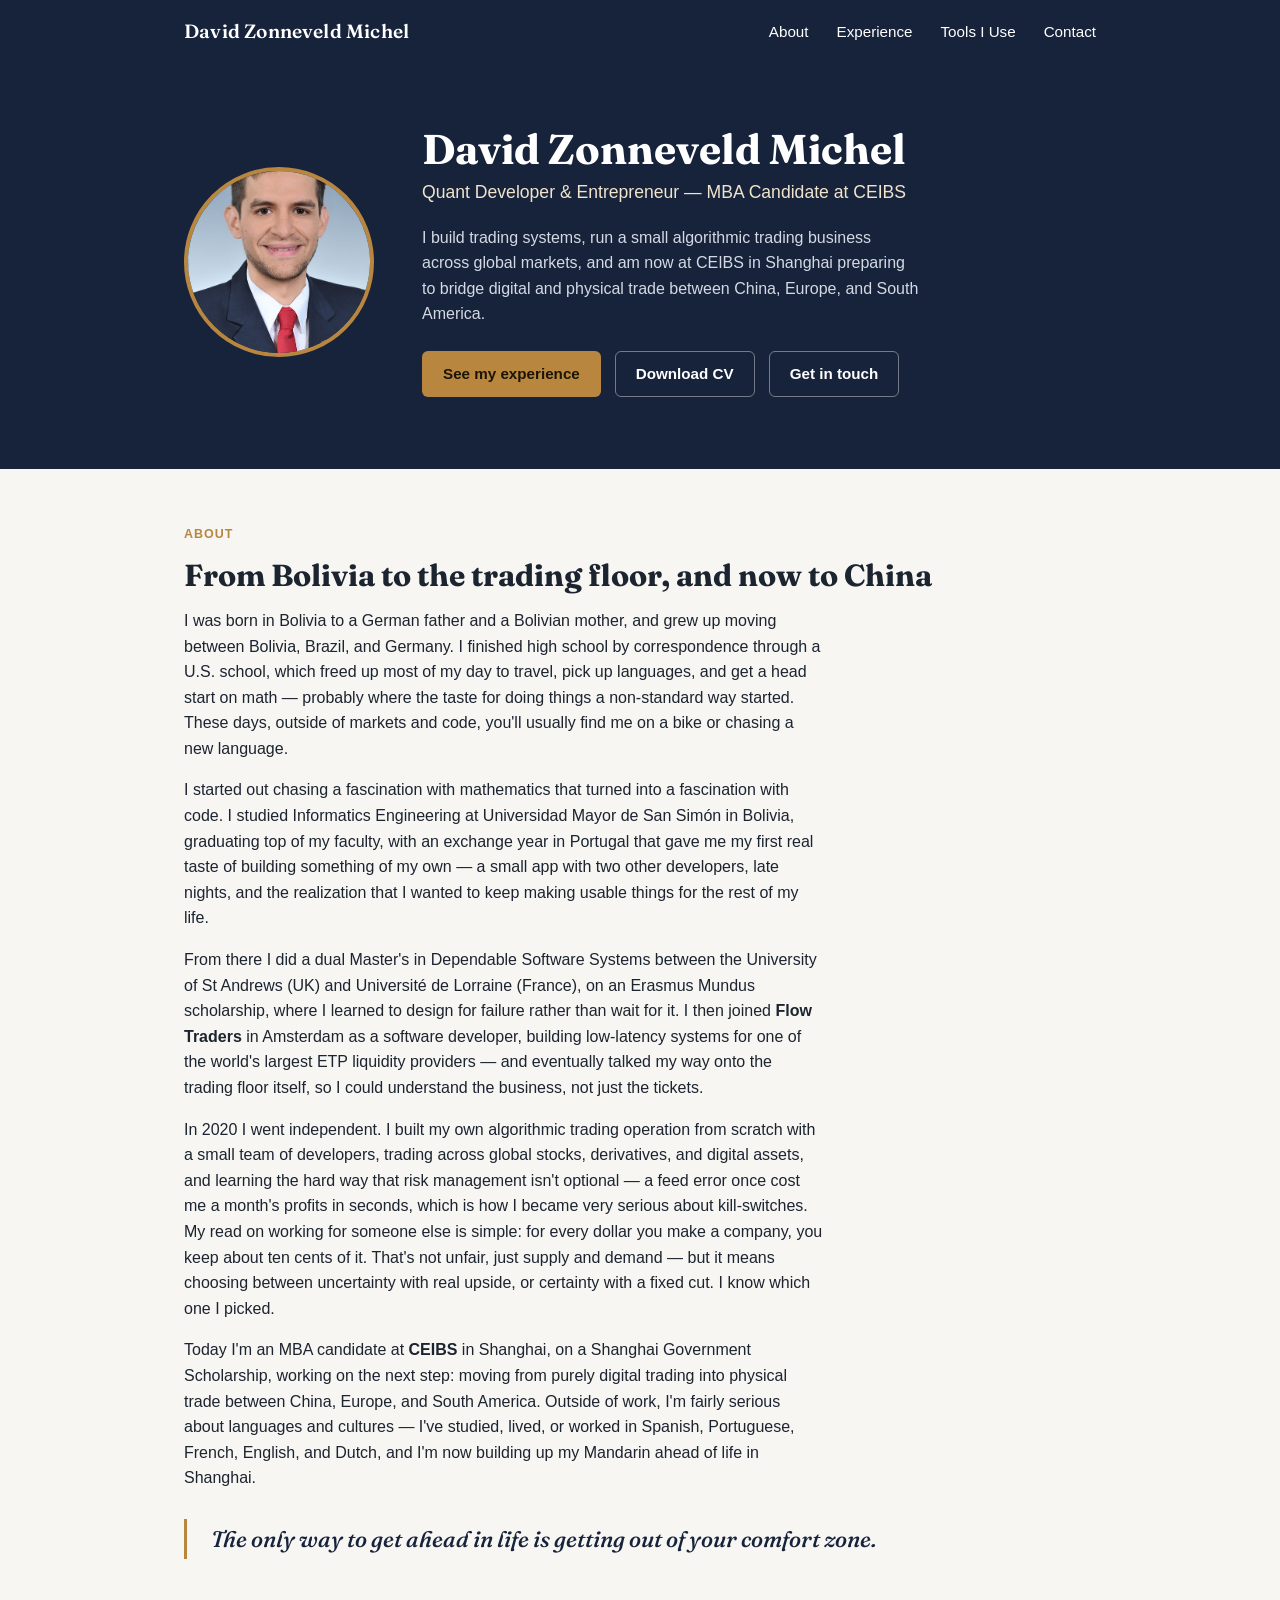
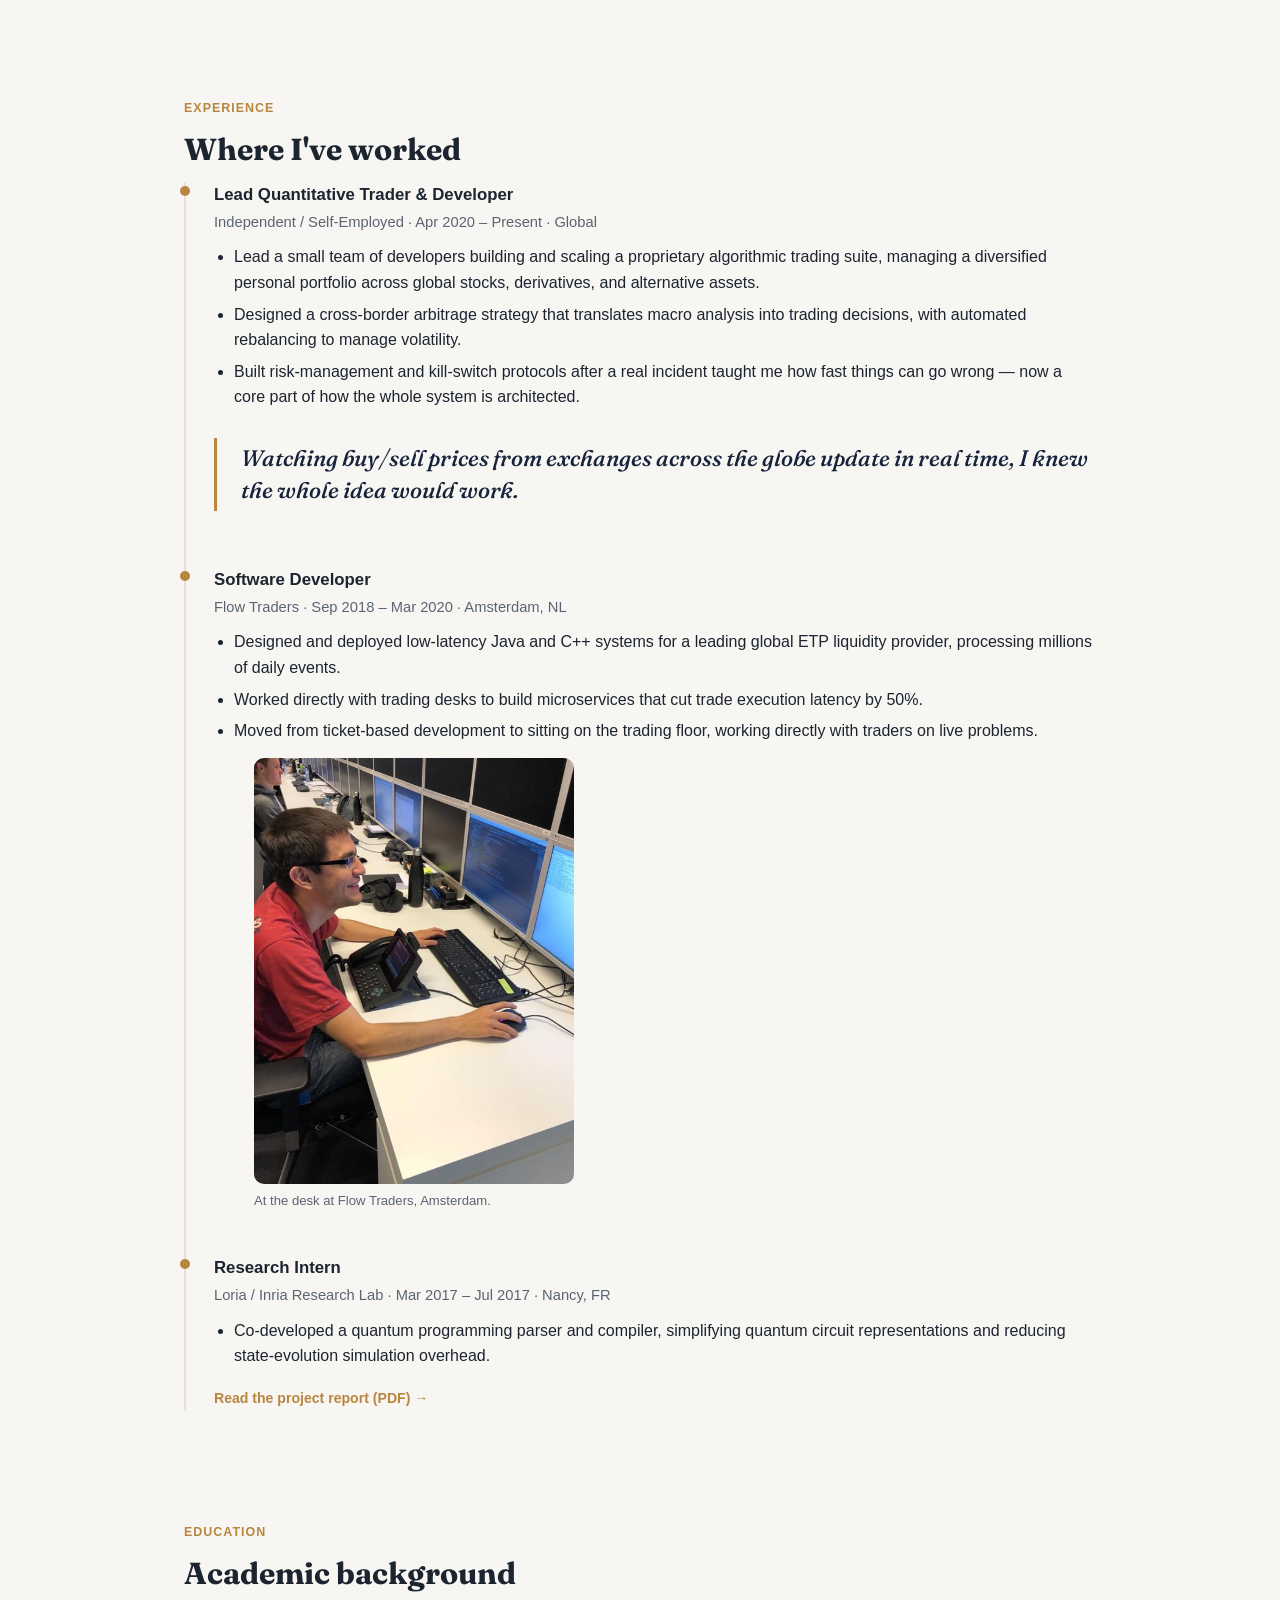
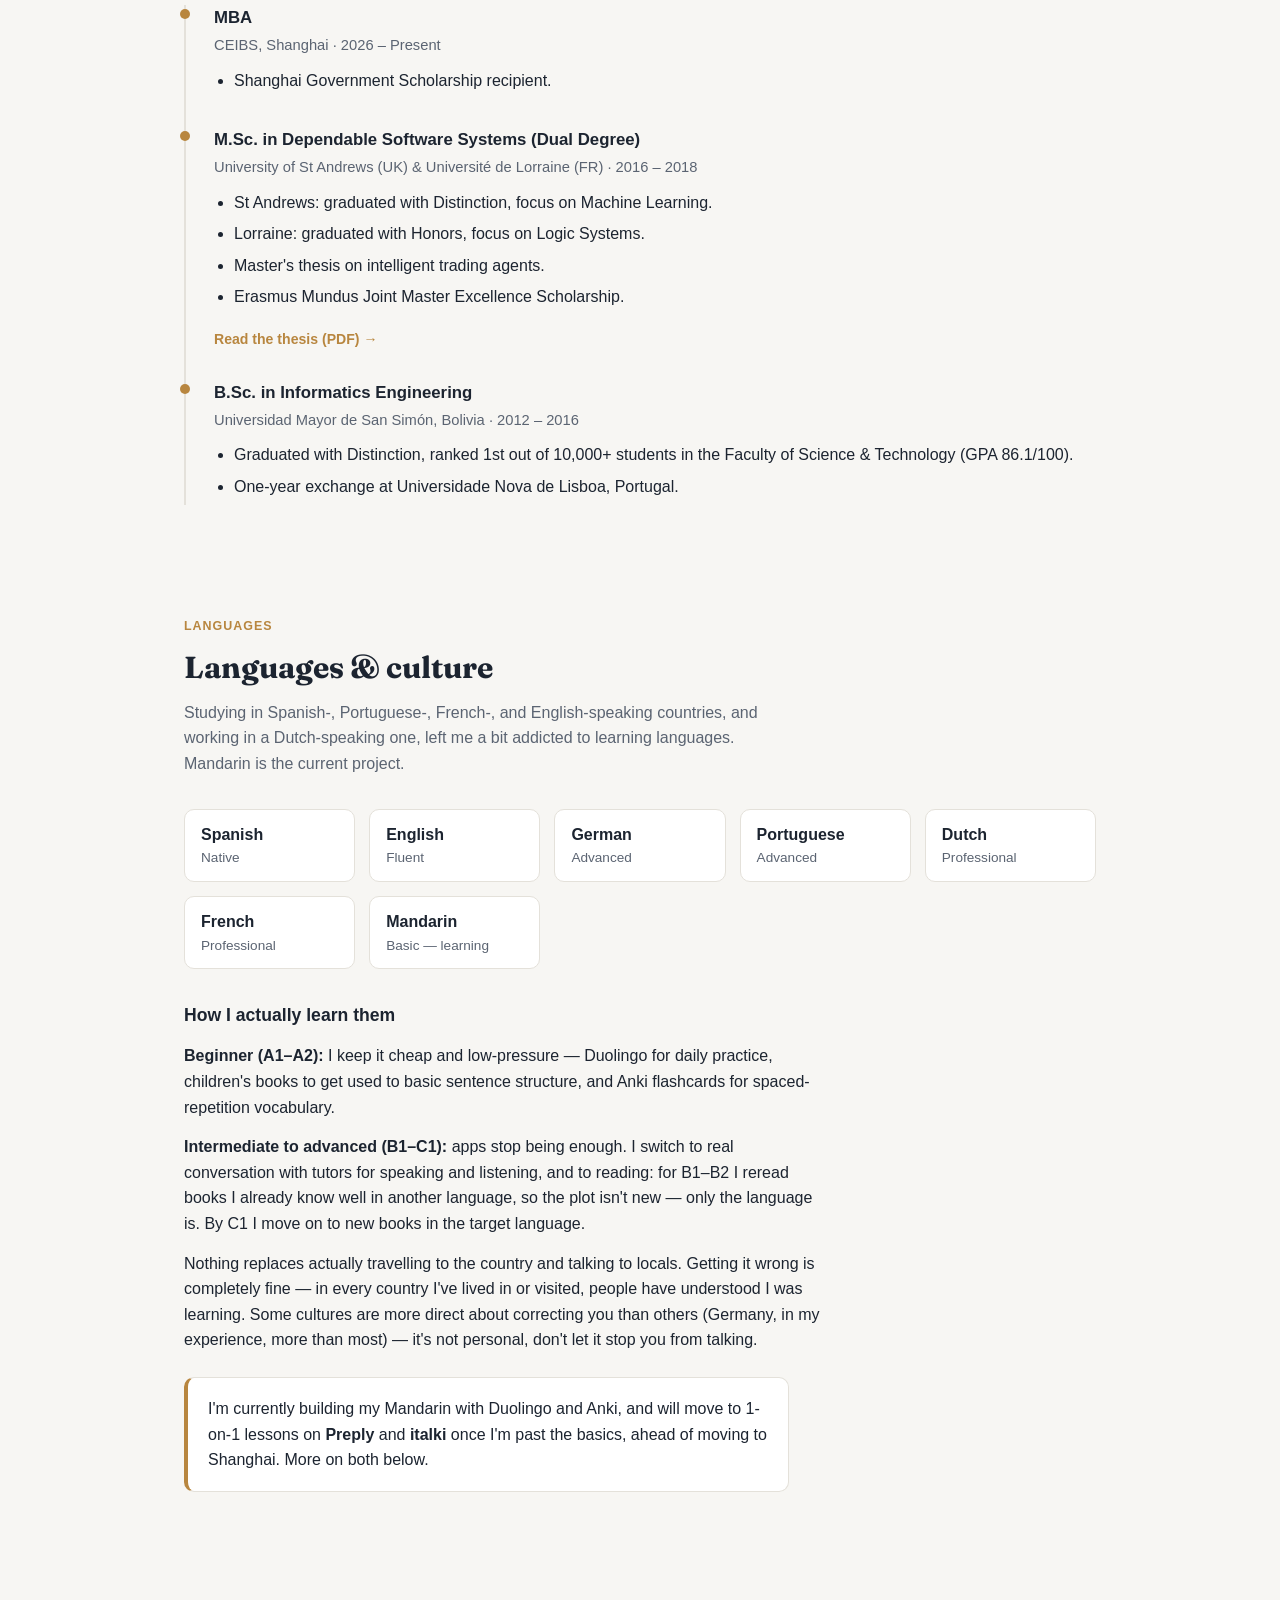
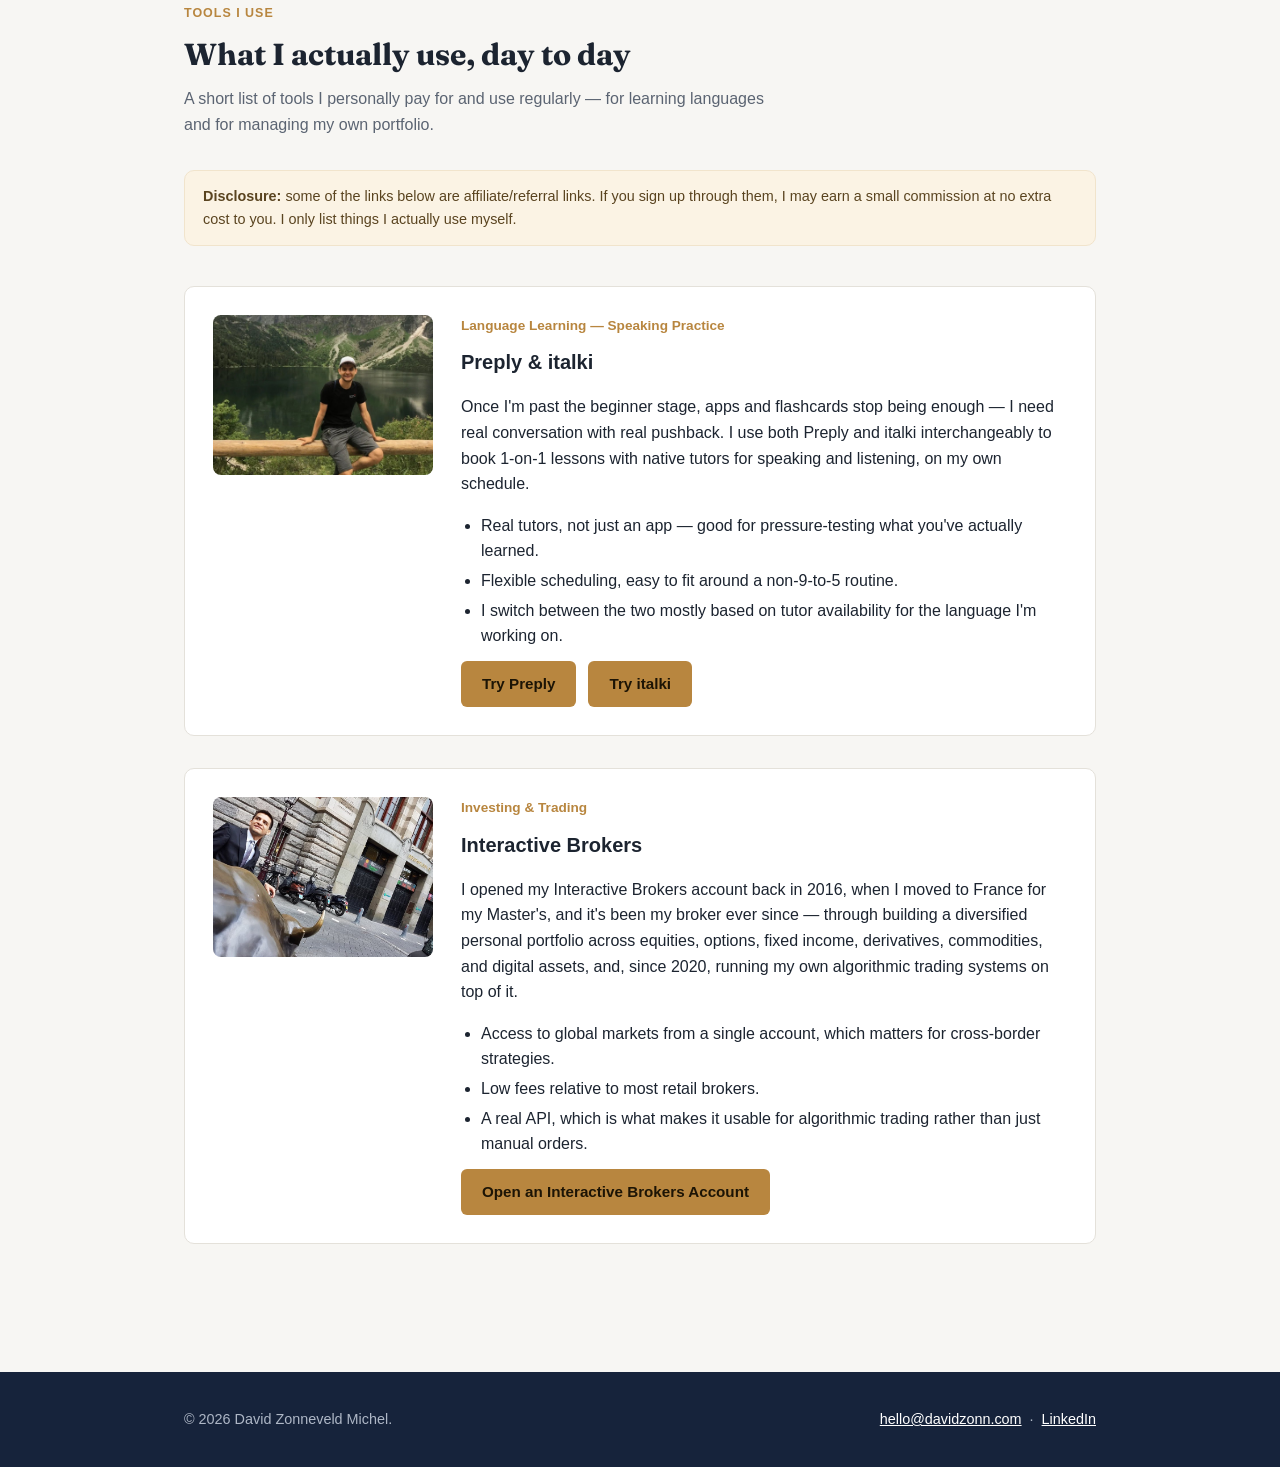
==== commit 73639c61: "Add downloadable thesis and project report PDFs linked from Experience/Education" ====
--- a/index.html
+++ b/index.html
@@ -114,6 +114,7 @@
         <ul>
           <li>Co-developed a quantum programming parser and compiler, simplifying quantum circuit representations and reducing state-evolution simulation overhead.</li>
         </ul>
+        <a href="files/David-Zonneveld-Michel-Loria-Quantum-Report.pdf" class="paper-link" target="_blank">Read the project report (PDF) &rarr;</a>
       </div>
     </div>
   </div>
@@ -140,6 +141,7 @@
           <li>Master's thesis on intelligent trading agents.</li>
           <li>Erasmus Mundus Joint Master Excellence Scholarship.</li>
         </ul>
+        <a href="files/David-Zonneveld-Michel-Masters-Thesis-Trading-Agents.pdf" class="paper-link" target="_blank">Read the thesis (PDF) &rarr;</a>
       </div>
       <div class="timeline-item">
         <p class="role">B.Sc. in Informatics Engineering</p>
--- a/css/style.css
+++ b/css/style.css
@@ -295,6 +295,17 @@
 
 .timeline-item li { margin-bottom: 6px; }
 
+.paper-link {
+  display: inline-block;
+  margin-top: 12px;
+  font-size: 0.88rem;
+  font-weight: 600;
+  color: var(--accent);
+  text-decoration: none;
+}
+
+.paper-link:hover { text-decoration: underline; }
+
 /* Languages */
 .lang-grid {
   display: grid;
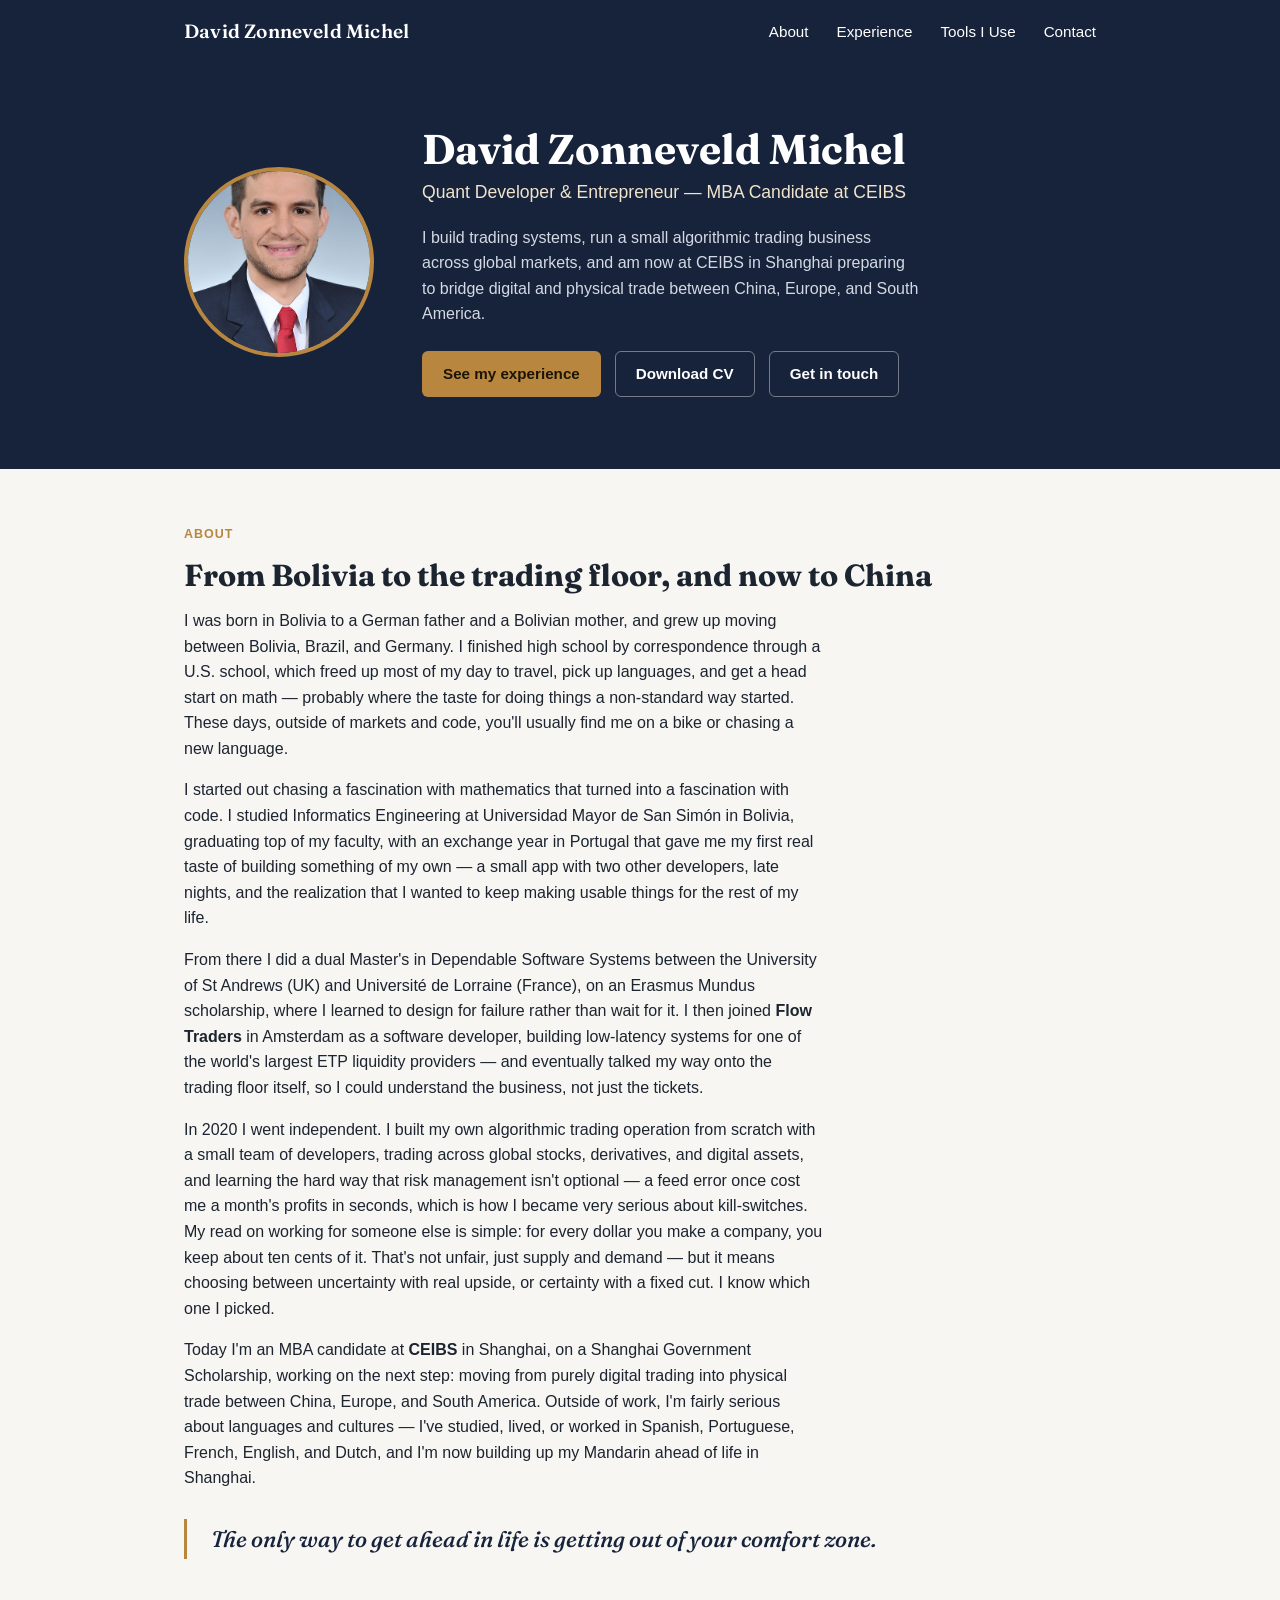
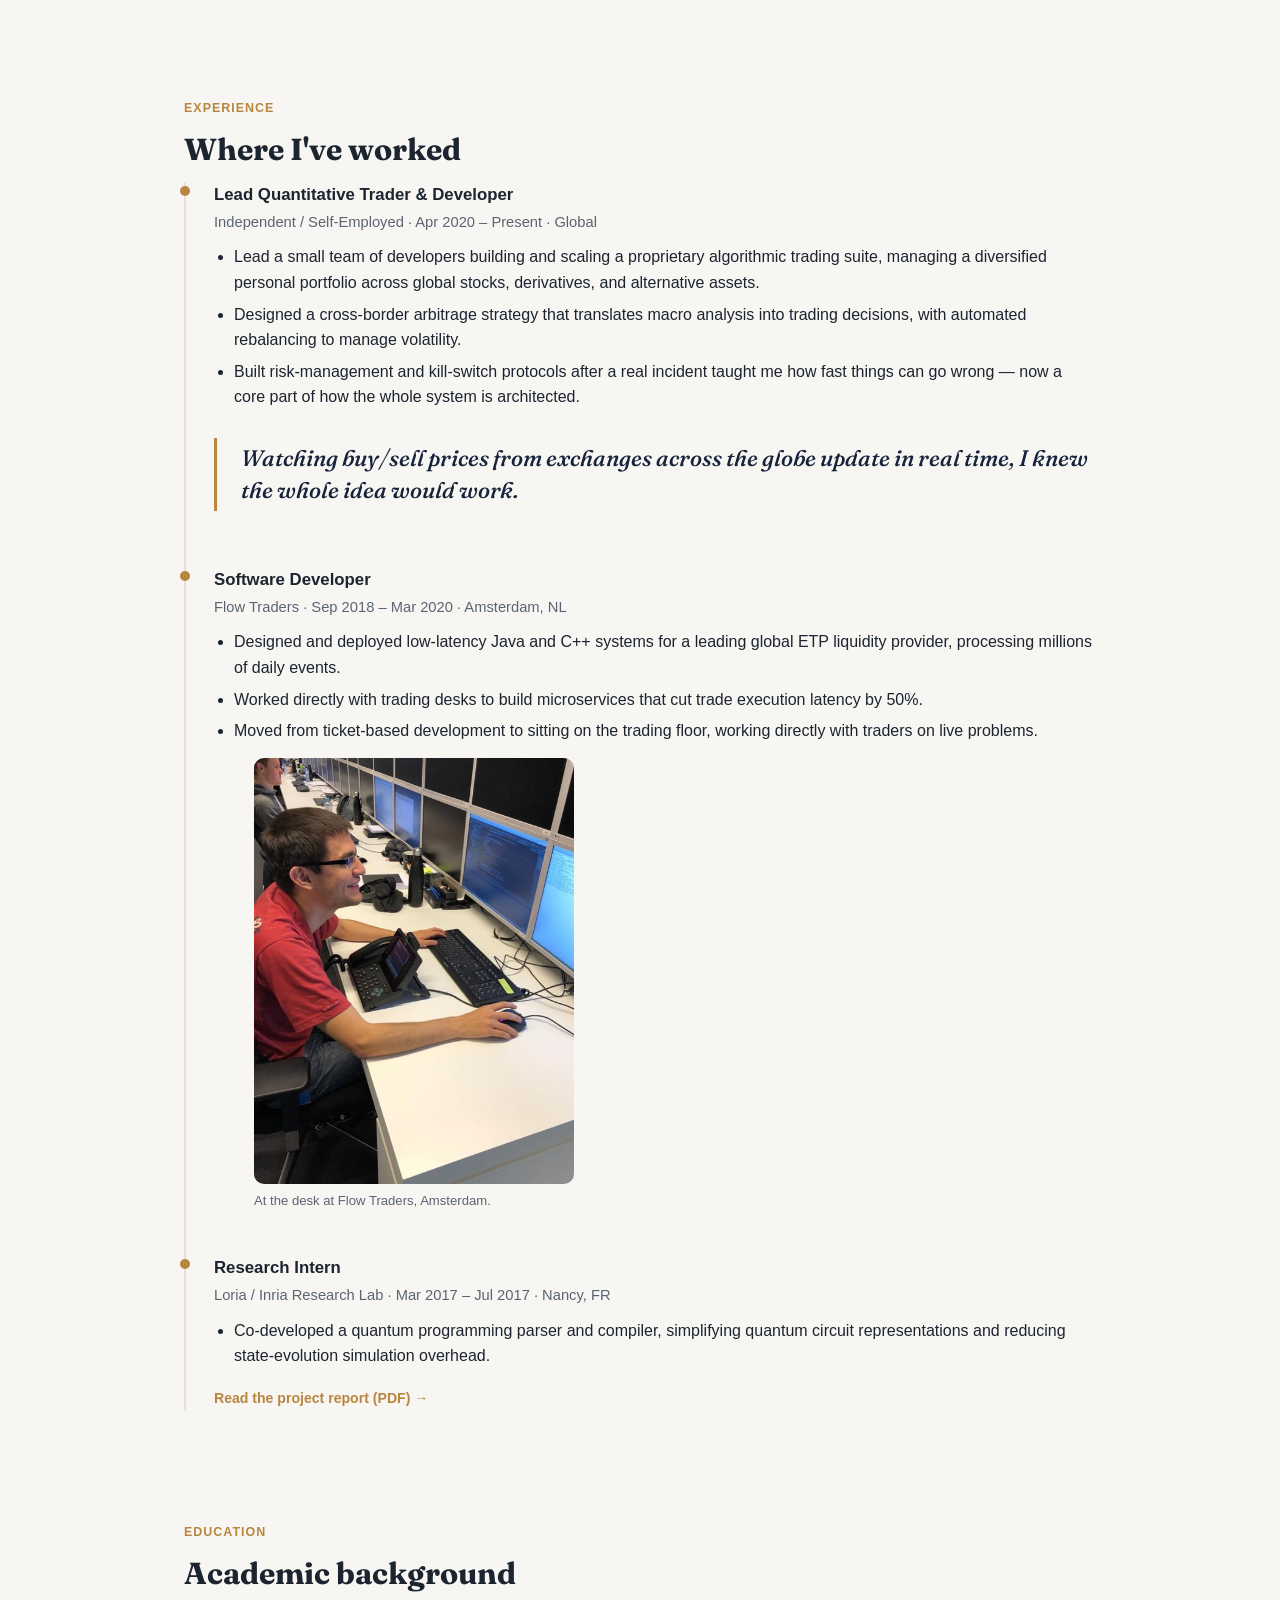
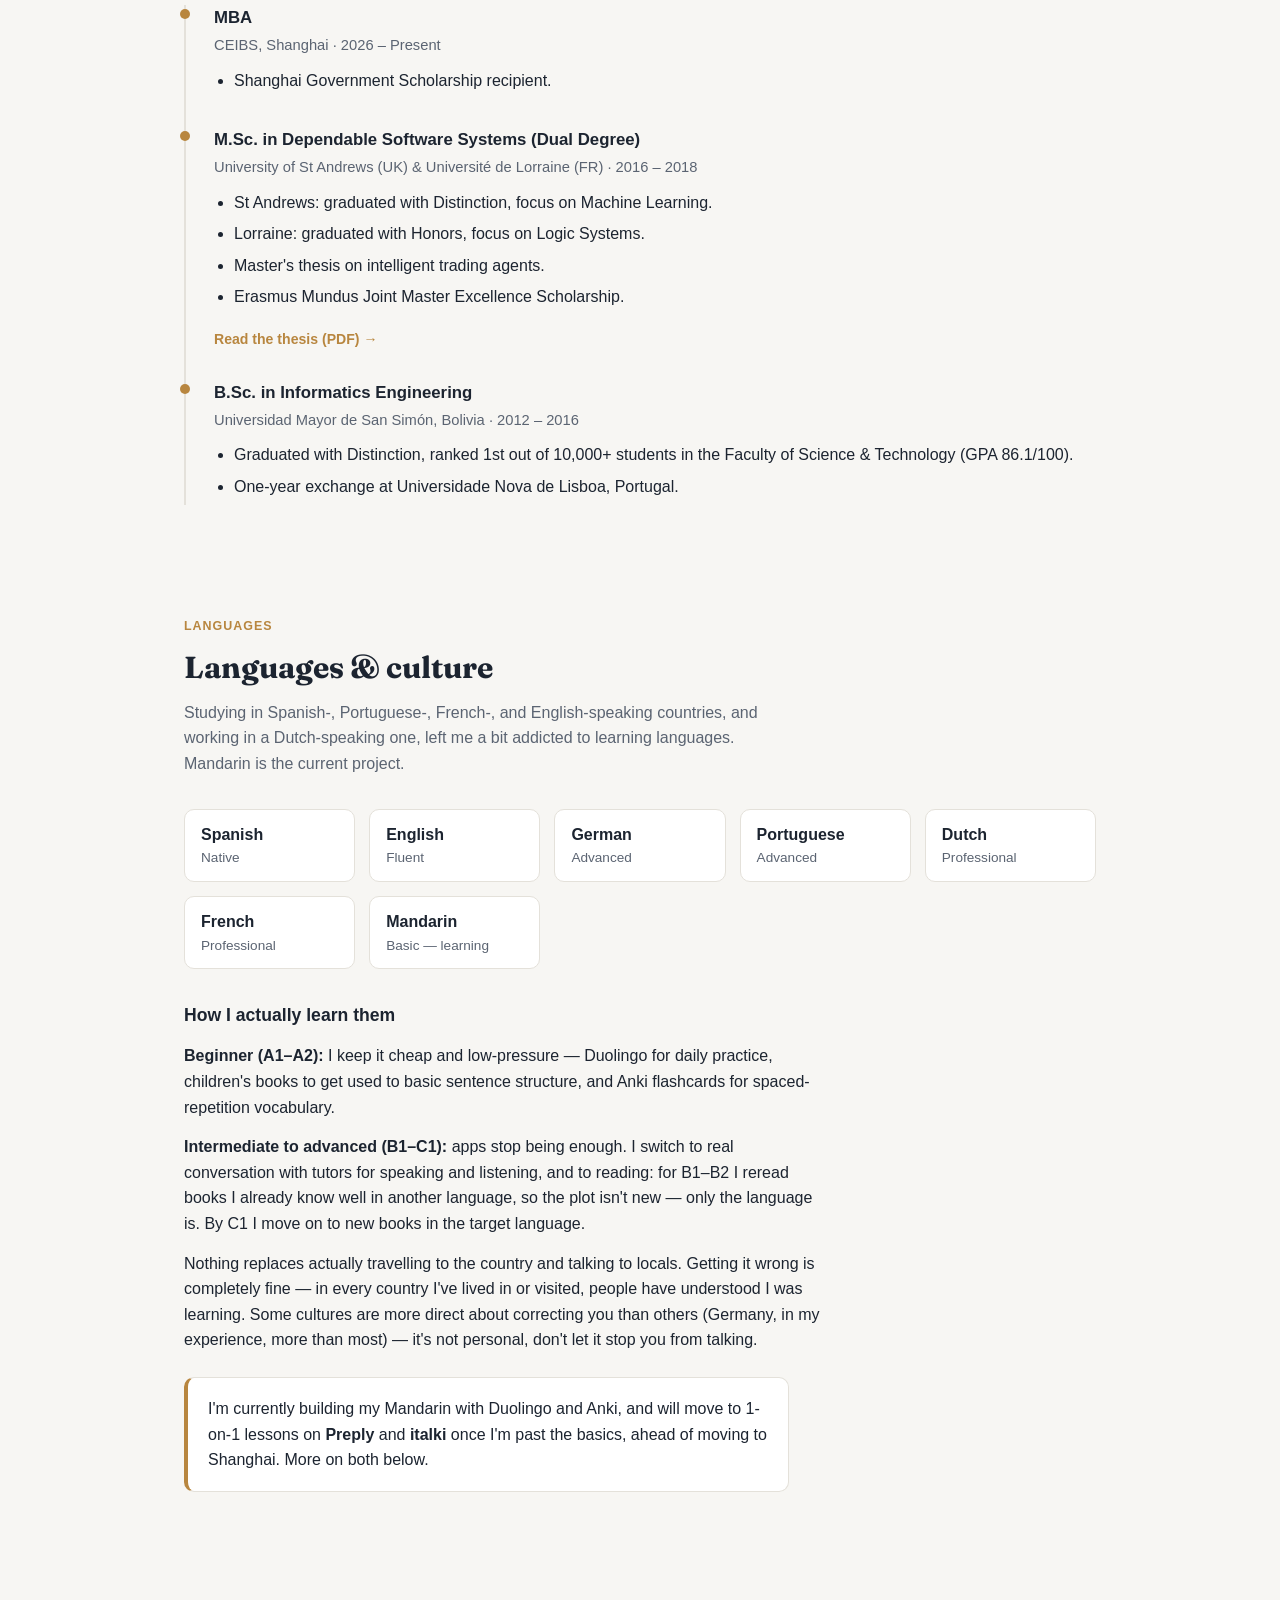
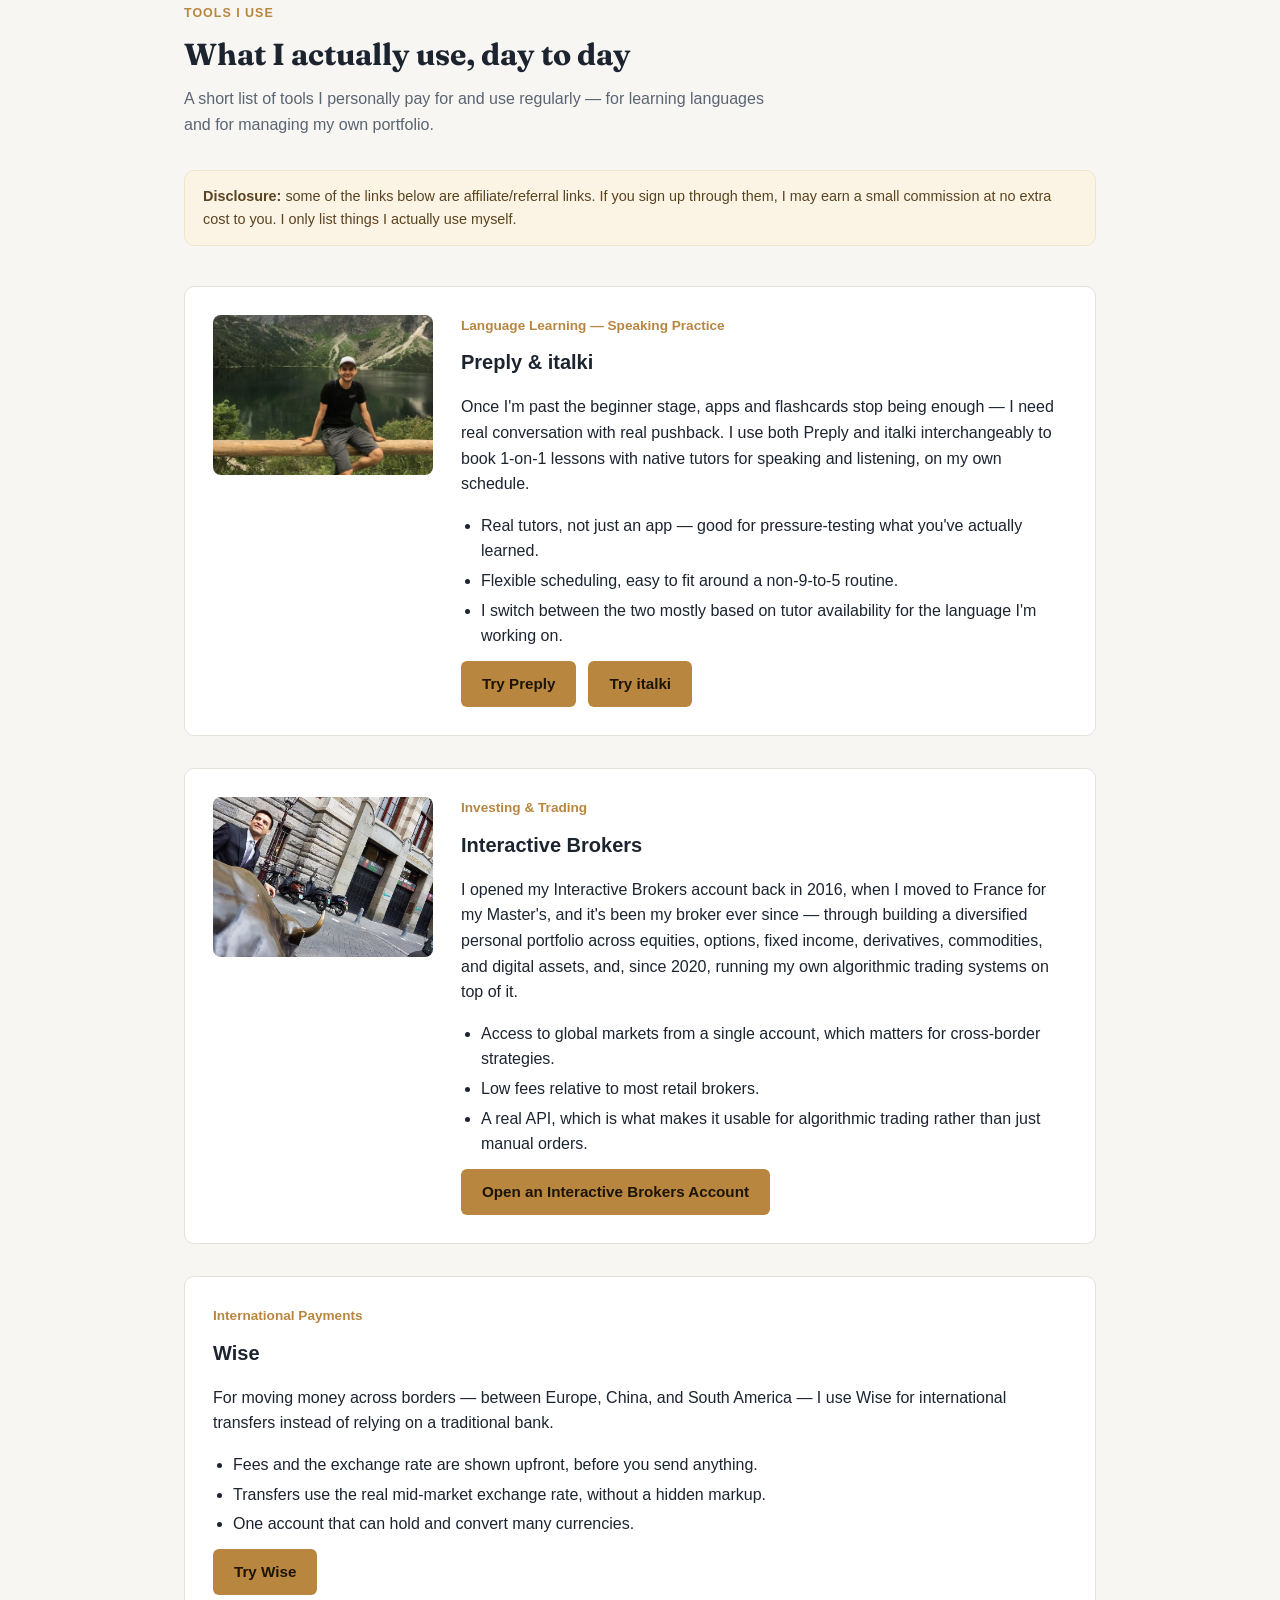
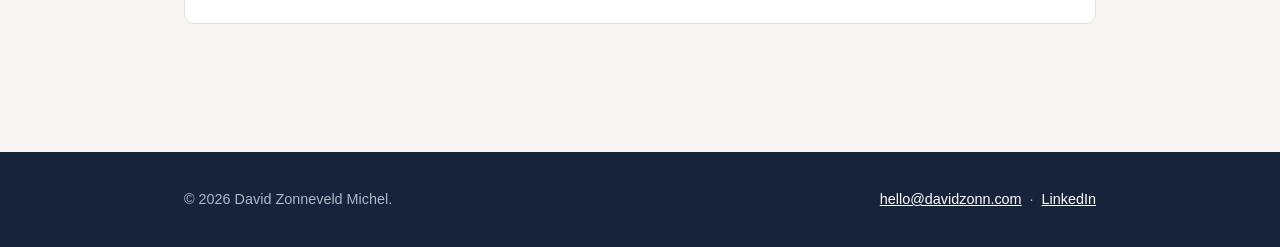
==== commit fc5fbc4b: "Add Wise international payments card to Tools I Use" ====
--- a/index.html
+++ b/index.html
@@ -223,6 +223,20 @@
         <a href="https://ibkr.com/referral/david9063" class="btn btn-primary" rel="sponsored noopener" target="_blank">Open an Interactive Brokers Account</a>
       </div>
     </div>
+
+    <div class="tool-card">
+      <div class="tool-body">
+        <div class="tool-tag">International Payments</div>
+        <h3>Wise</h3>
+        <p>For moving money across borders &mdash; between Europe, China, and South America &mdash; I use Wise for international transfers instead of relying on a traditional bank.</p>
+        <ul>
+          <li>Fees and the exchange rate are shown upfront, before you send anything.</li>
+          <li>Transfers use the real mid-market exchange rate, without a hidden markup.</li>
+          <li>One account that can hold and convert many currencies.</li>
+        </ul>
+        <a href="https://wise.com/invite/ecac/davidz91" class="btn btn-primary" rel="sponsored noopener" target="_blank">Try Wise</a>
+      </div>
+    </div>
   </div>
 </section>
 
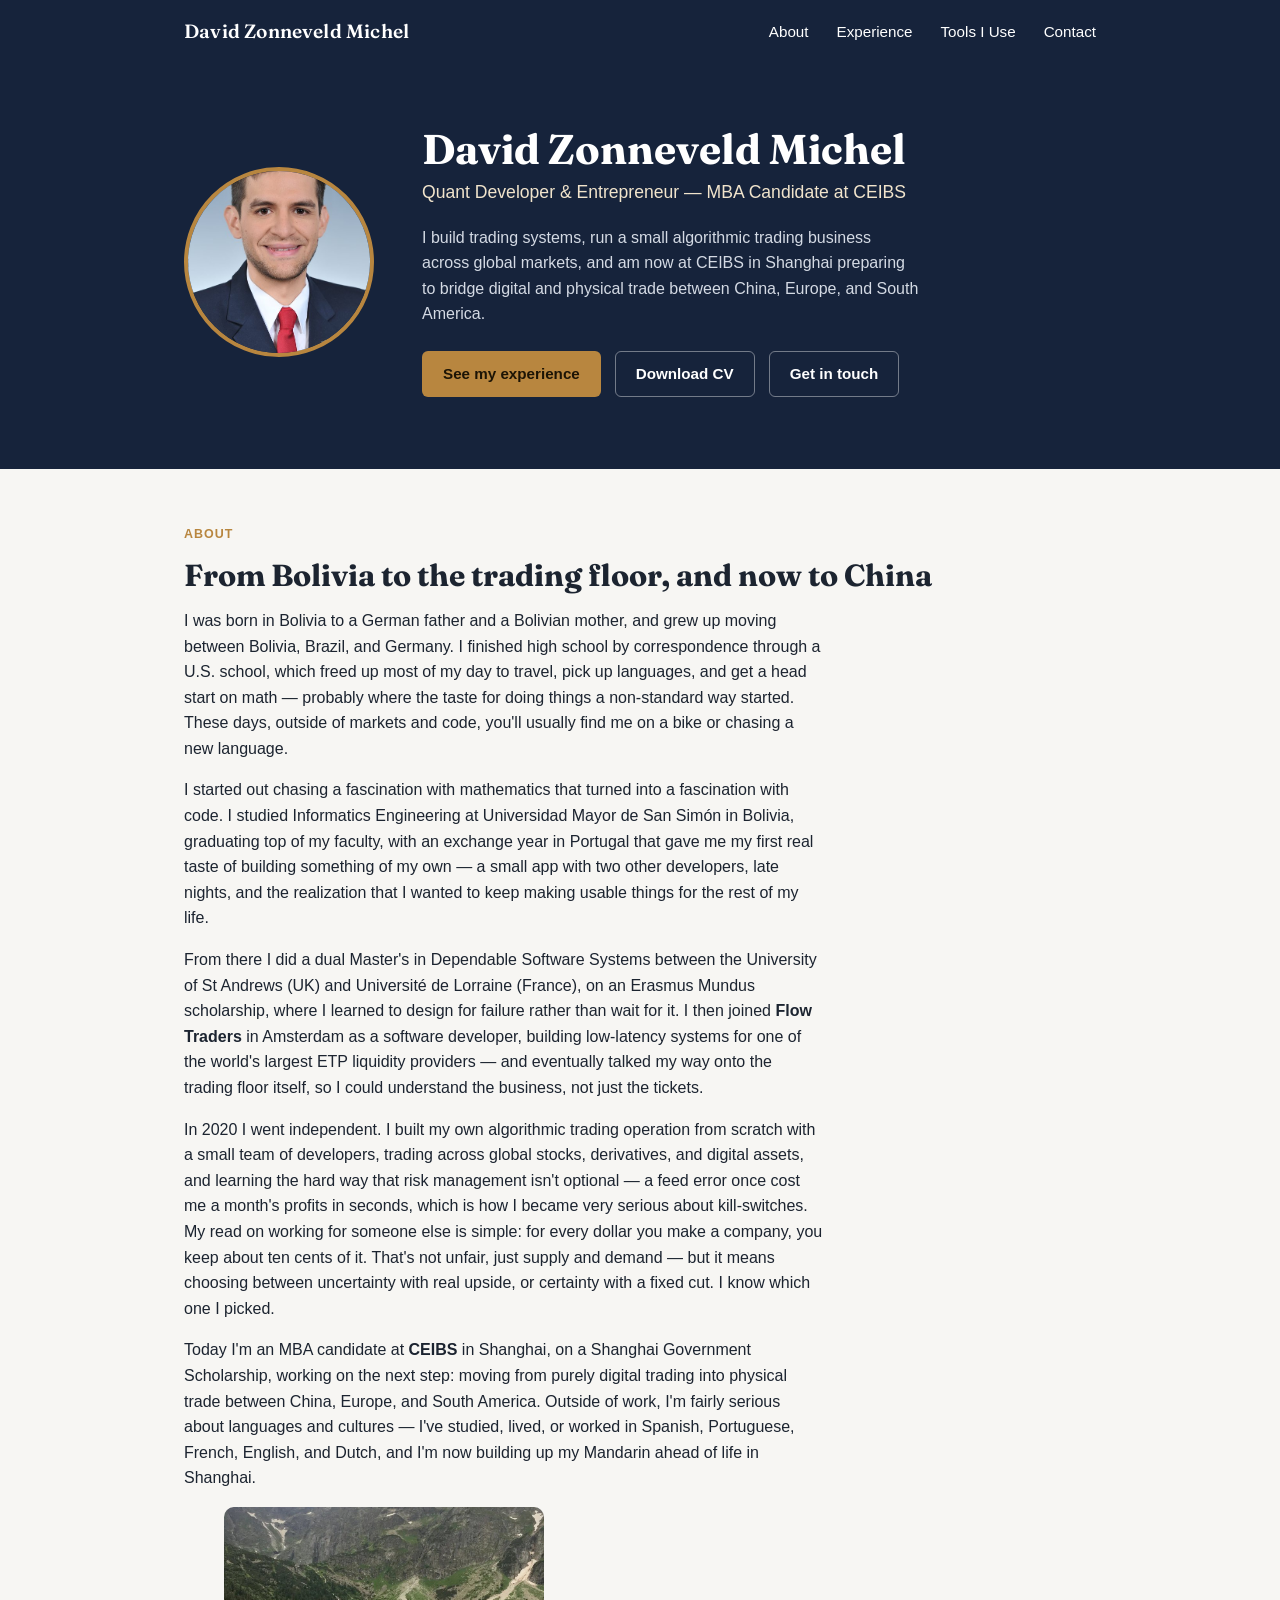
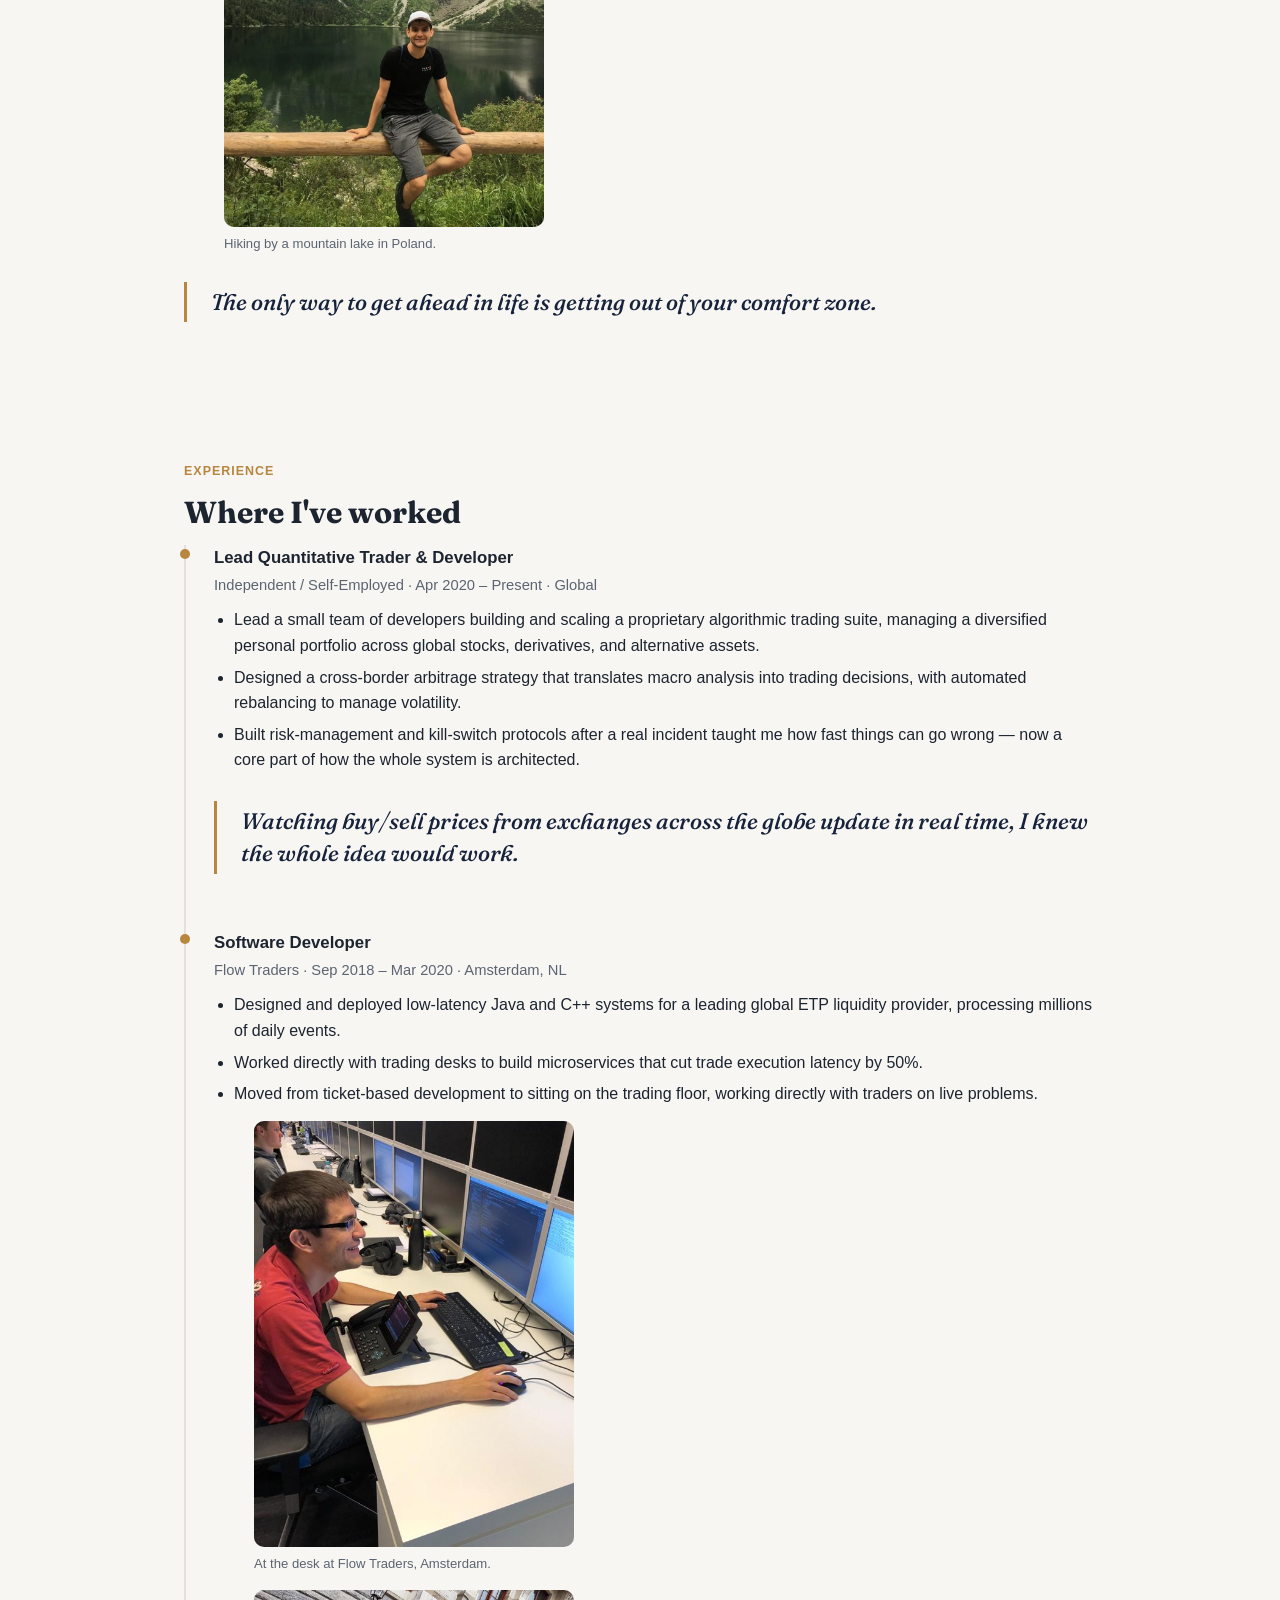
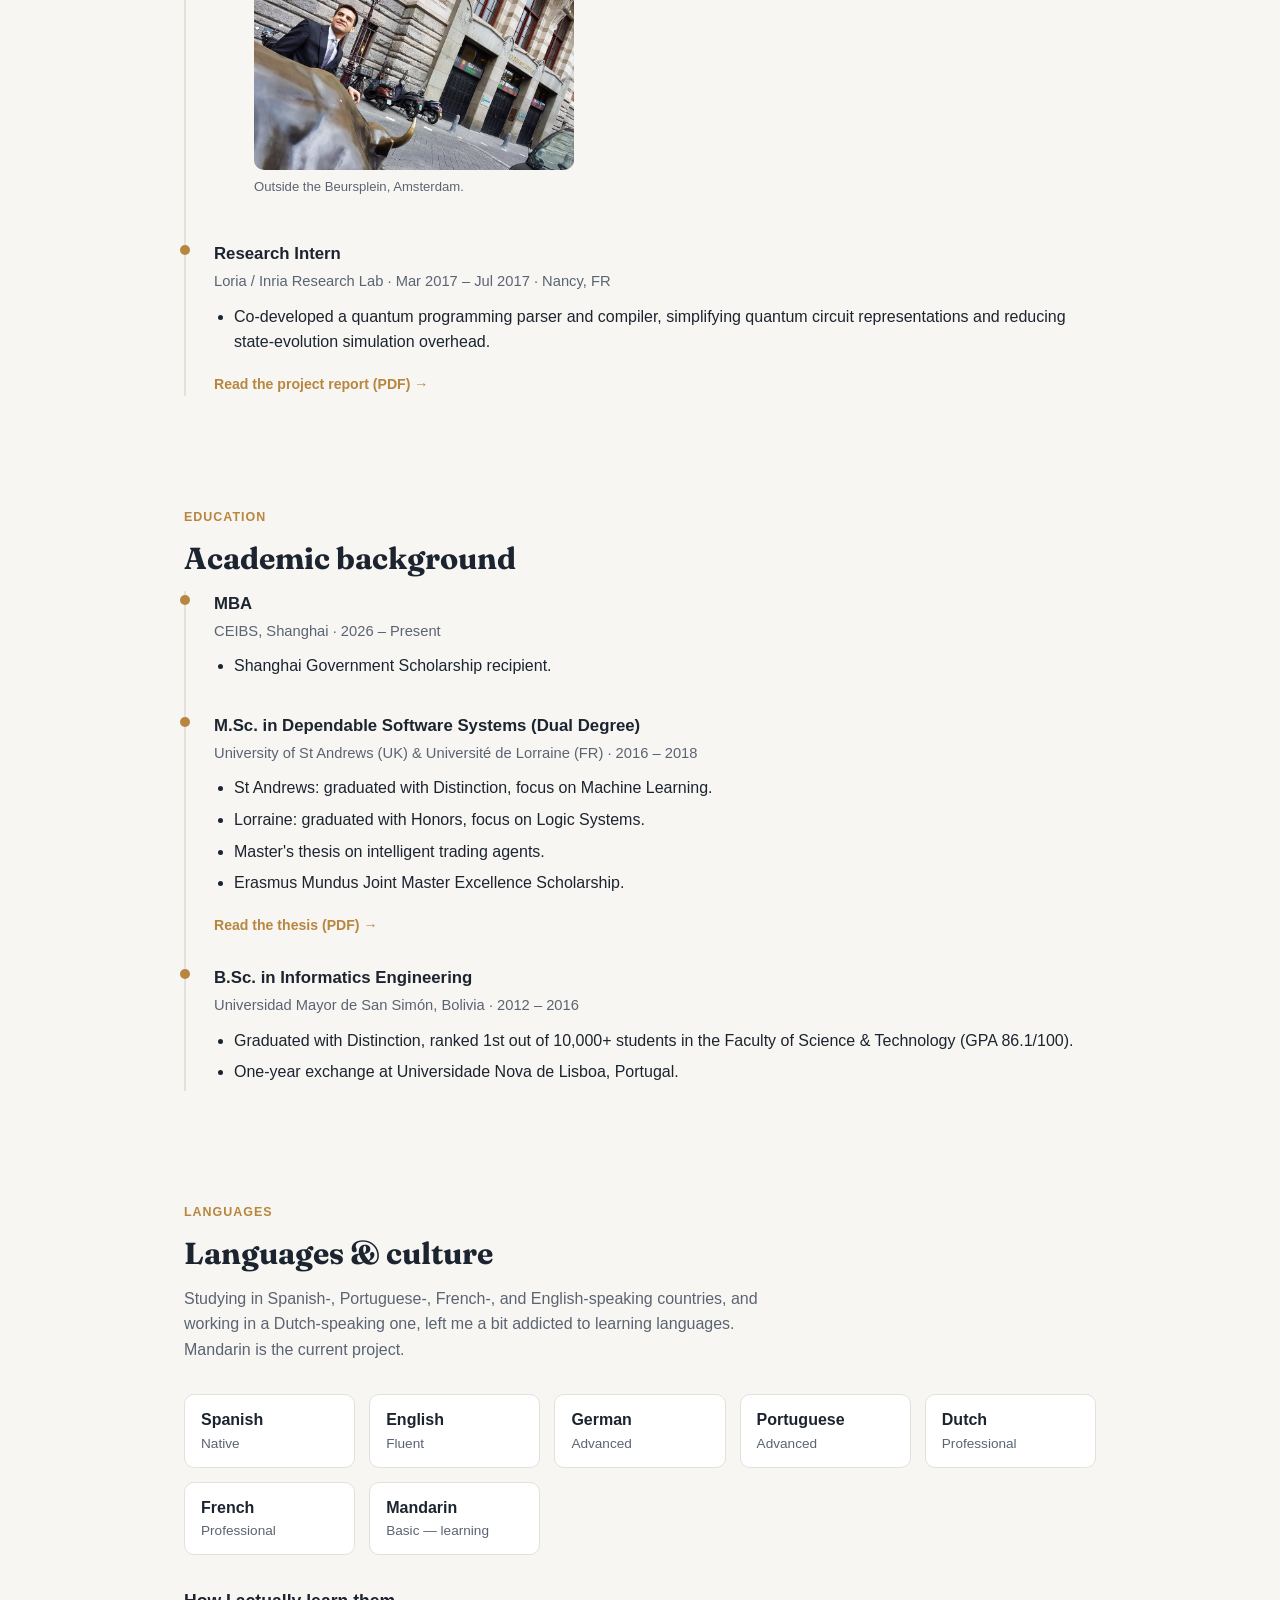
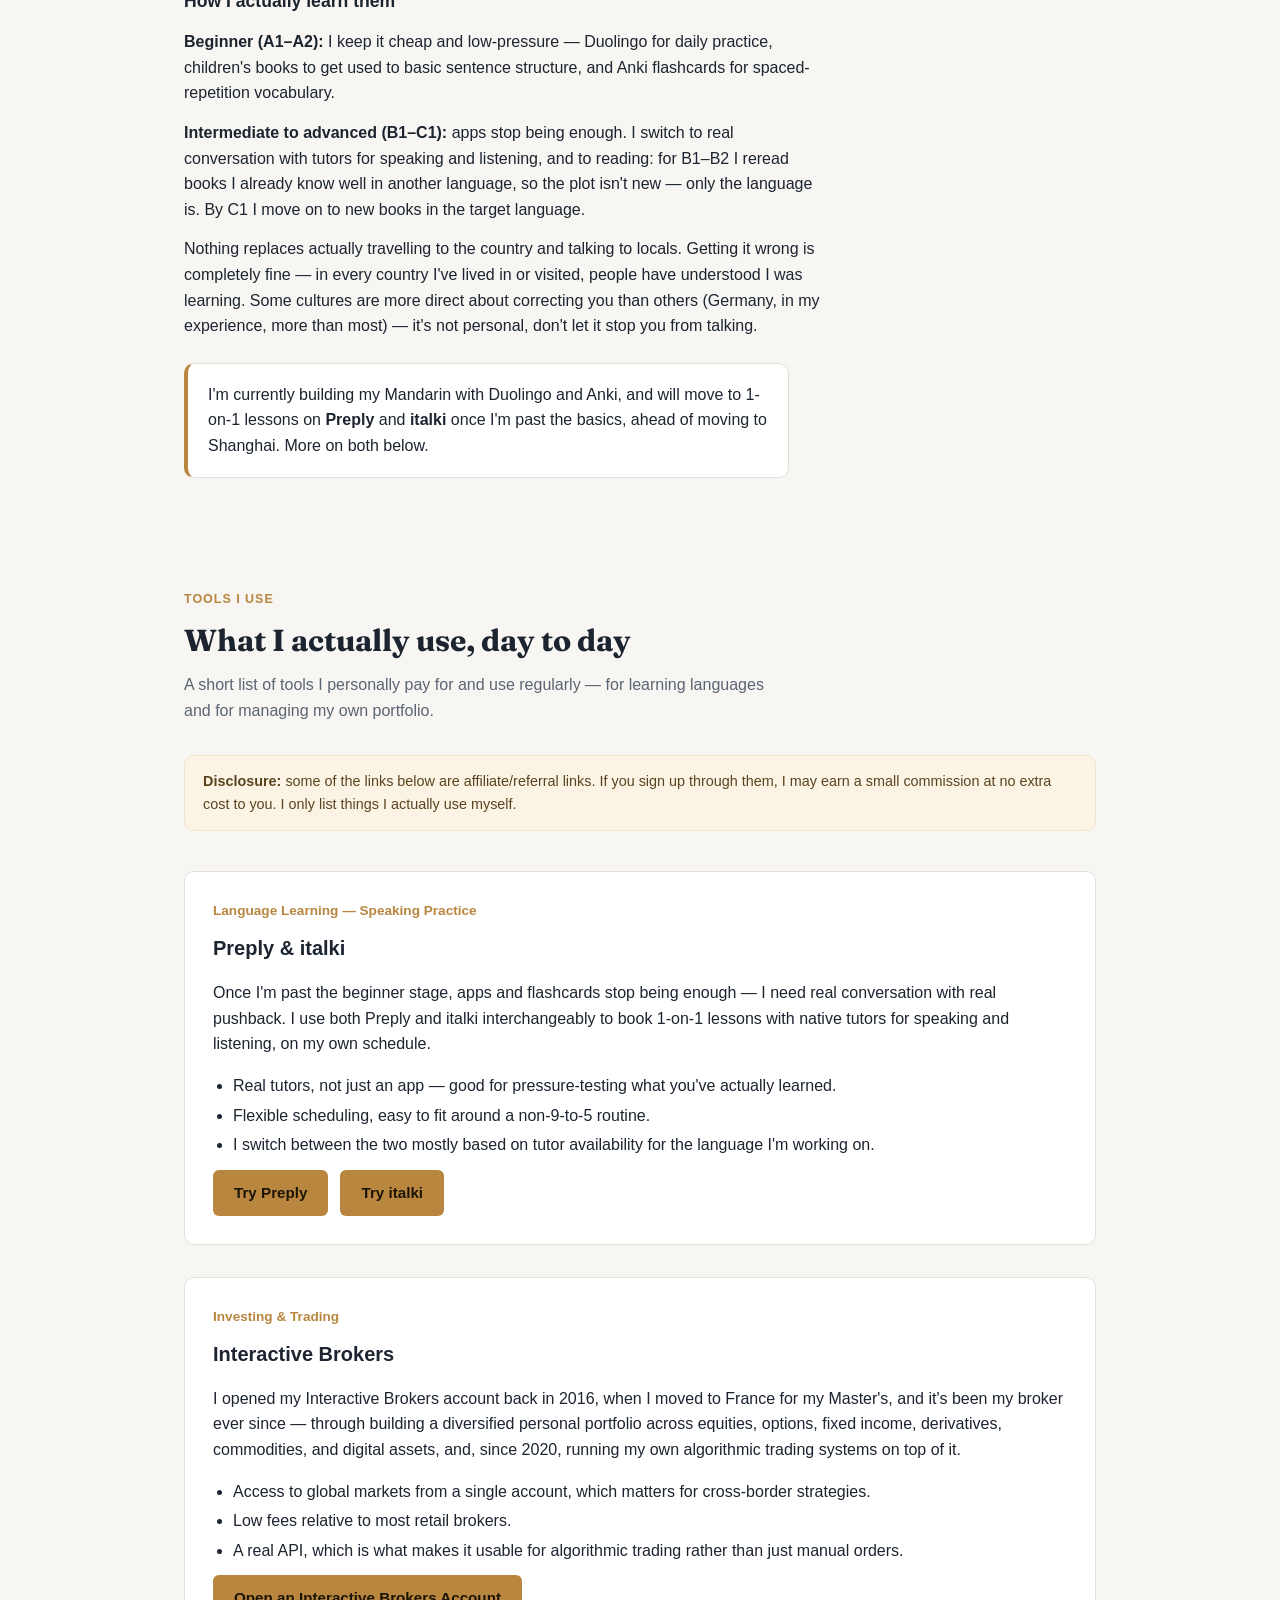
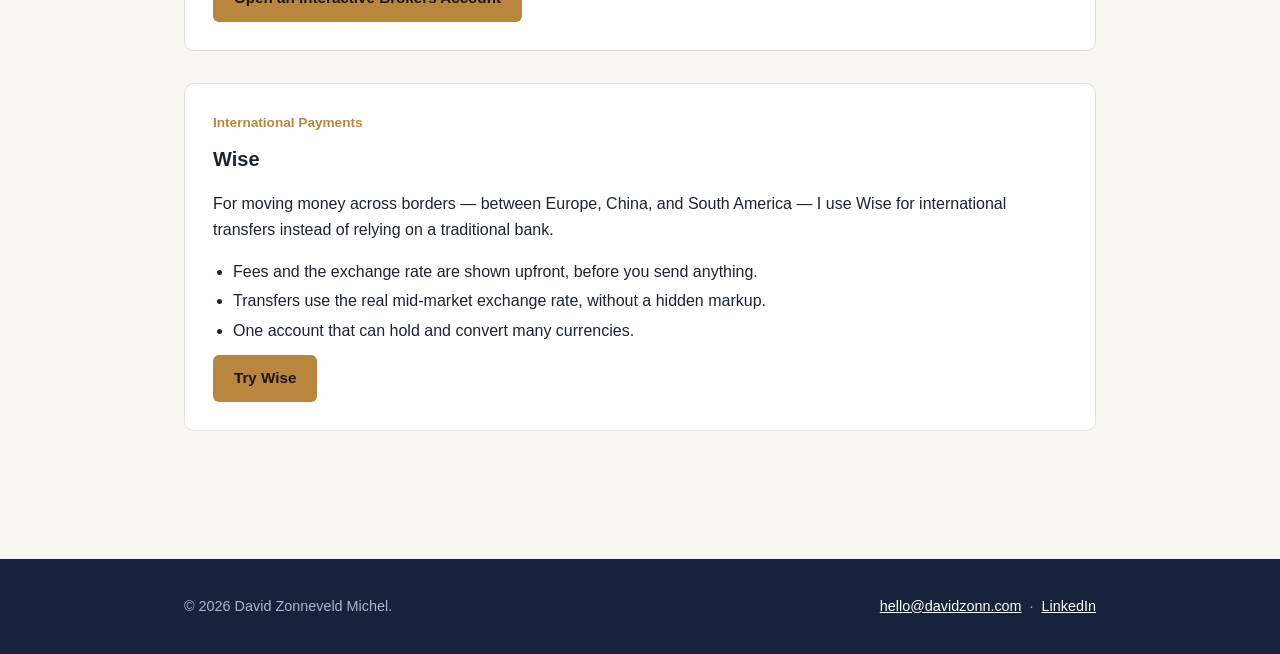
==== commit 427b2801: "Move personal photos to About/Experience; stage logo slots in tool cards Added photos and captions t" ====
--- a/index.html
+++ b/index.html
@@ -72,6 +72,10 @@
       <p>In 2020 I went independent. I built my own algorithmic trading operation from scratch with a small team of developers, trading across global stocks, derivatives, and digital assets, and learning the hard way that risk management isn't optional &mdash; a feed error once cost me a month's profits in seconds, which is how I became very serious about kill-switches. My read on working for someone else is simple: for every dollar you make a company, you keep about ten cents of it. That's not unfair, just supply and demand &mdash; but it means choosing between uncertainty with real upside, or certainty with a fixed cut. I know which one I picked.</p>
       <p>Today I'm an MBA candidate at <strong>CEIBS</strong> in Shanghai, on a Shanghai Government Scholarship, working on the next step: moving from purely digital trading into physical trade between China, Europe, and South America. Outside of work, I'm fairly serious about languages and cultures &mdash; I've studied, lived, or worked in Spanish, Portuguese, French, English, and Dutch, and I'm now building up my Mandarin ahead of life in Shanghai.</p>
     </div>
+    <figure class="timeline-photo">
+      <img src="images/lake.jpg" alt="David Zonneveld Michel hiking by a mountain lake in Poland">
+      <figcaption>Hiking by a mountain lake in Poland.</figcaption>
+    </figure>
     <blockquote class="pull-quote">
       The only way to get ahead in life is getting out of your comfort zone.
     </blockquote>
@@ -106,6 +110,10 @@
         <figure class="timeline-photo">
           <img src="images/flow-traders.jpg" alt="David Zonneveld Michel at his desk at Flow Traders in Amsterdam">
           <figcaption>At the desk at Flow Traders, Amsterdam.</figcaption>
+        </figure>
+        <figure class="timeline-photo">
+          <img src="images/investing.jpg" alt="David outside the Beursplein in Amsterdam">
+          <figcaption>Outside the Beursplein, Amsterdam.</figcaption>
         </figure>
       </div>
       <div class="timeline-item">
@@ -192,7 +200,10 @@
     </div>
 
     <div class="tool-card">
-      <img src="images/lake.jpg" alt="David Zonneveld Michel hiking by a mountain lake in Poland">
+      <!-- Official logos go here. Add the logo files to images/logos/ then uncomment:
+      <img class="tool-logo" src="images/logos/preply.svg" alt="Preply logo">
+      <img class="tool-logo" src="images/logos/italki.svg" alt="Italki logo">
+      -->
       <div class="tool-body">
         <div class="tool-tag">Language Learning &mdash; Speaking Practice</div>
         <h3>Preply &amp; italki</h3>
@@ -210,7 +221,9 @@
     </div>
 
     <div class="tool-card">
-      <img src="images/investing.jpg" alt="David outside the Beursplein in Amsterdam">
+      <!-- Official logos go here. Add the logo files to images/logos/ then uncomment:
+      <img class="tool-logo" src="images/logos/interactive-brokers.svg" alt="Interactive-brokers logo">
+      -->
       <div class="tool-body">
         <div class="tool-tag">Investing &amp; Trading</div>
         <h3>Interactive Brokers</h3>
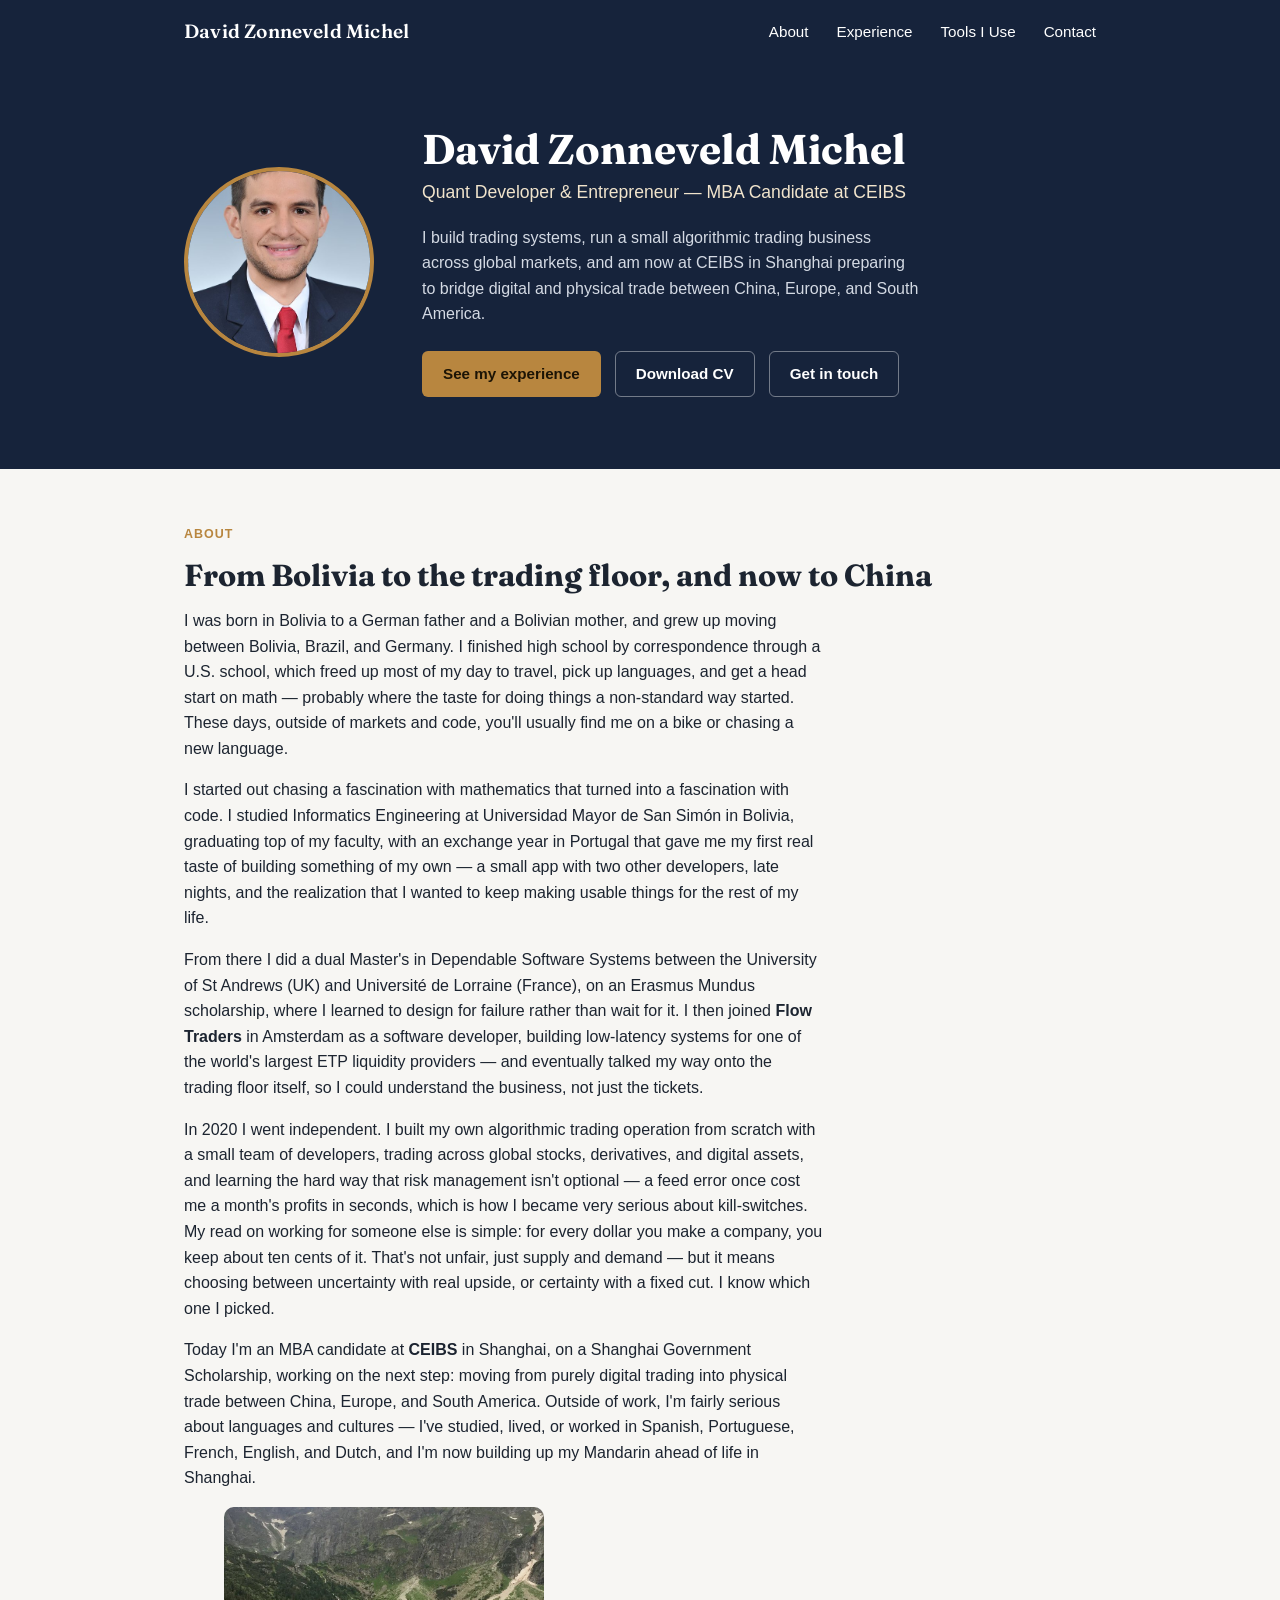
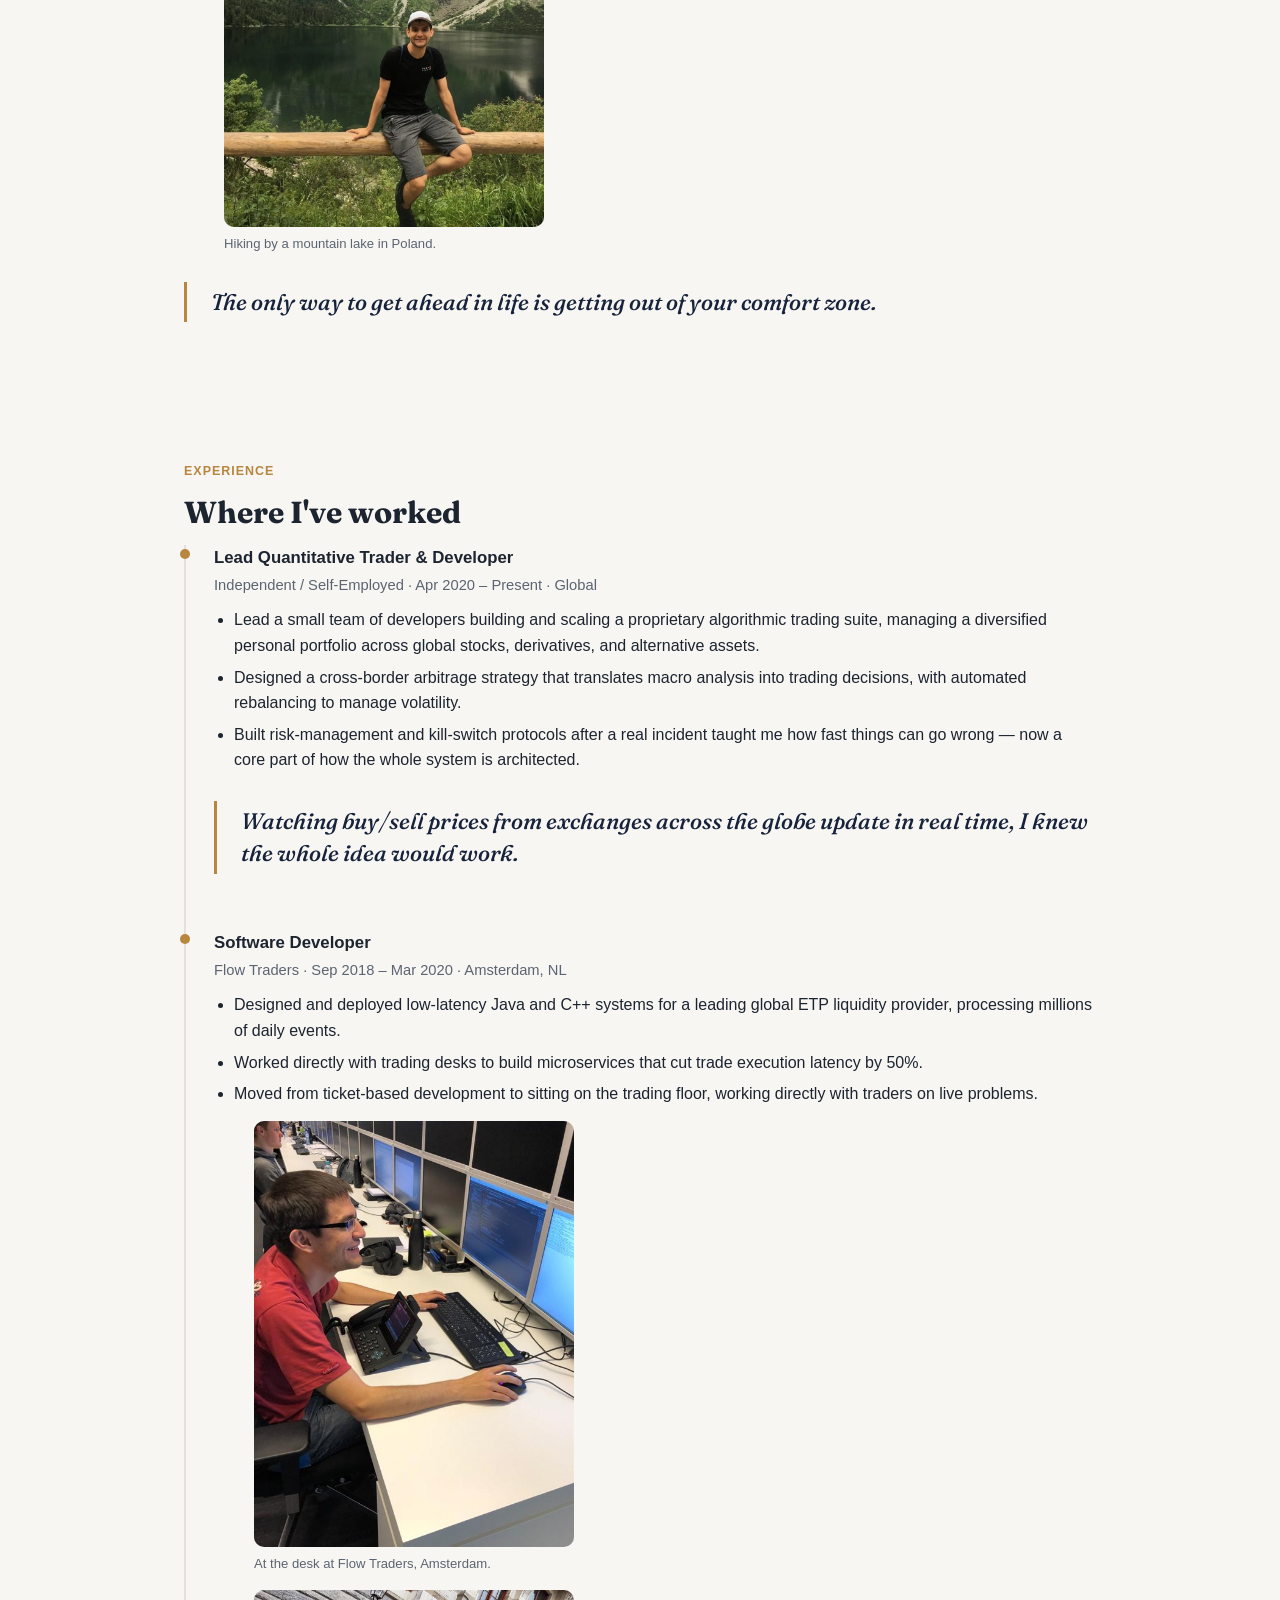
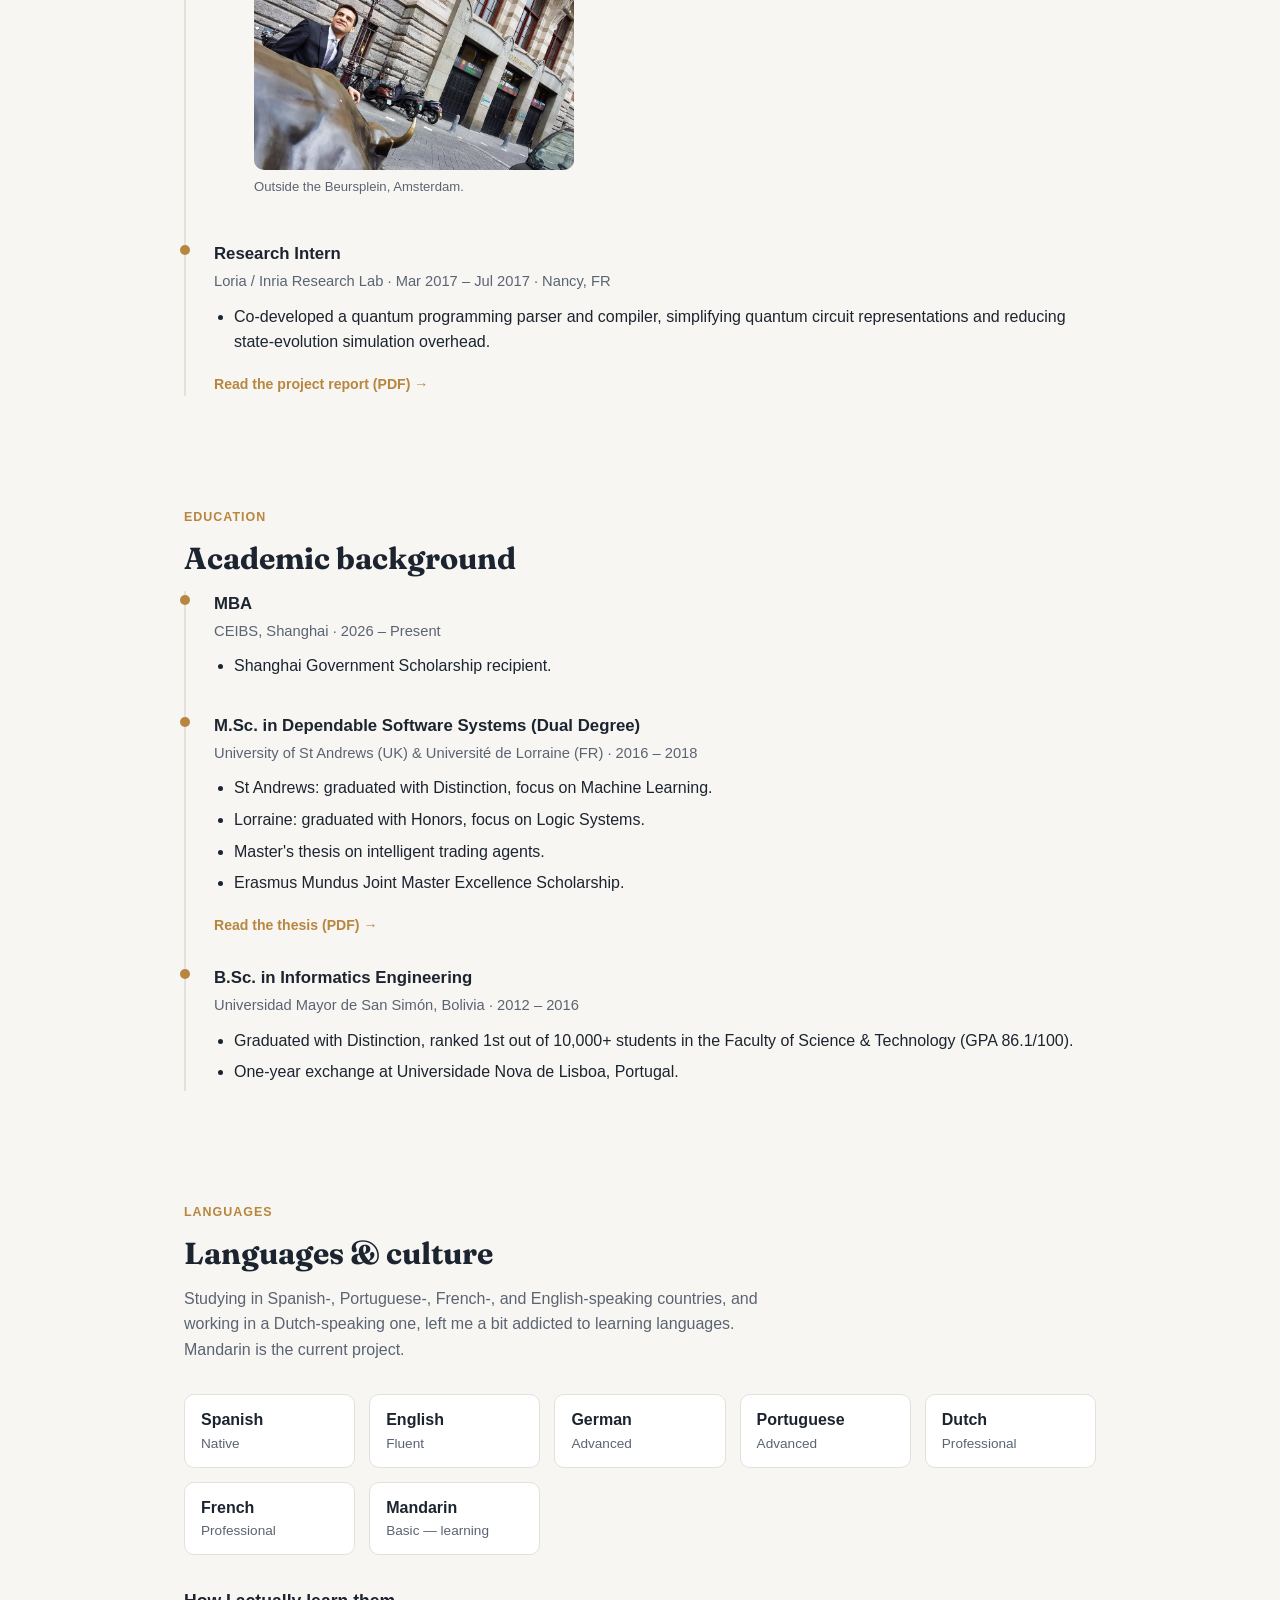
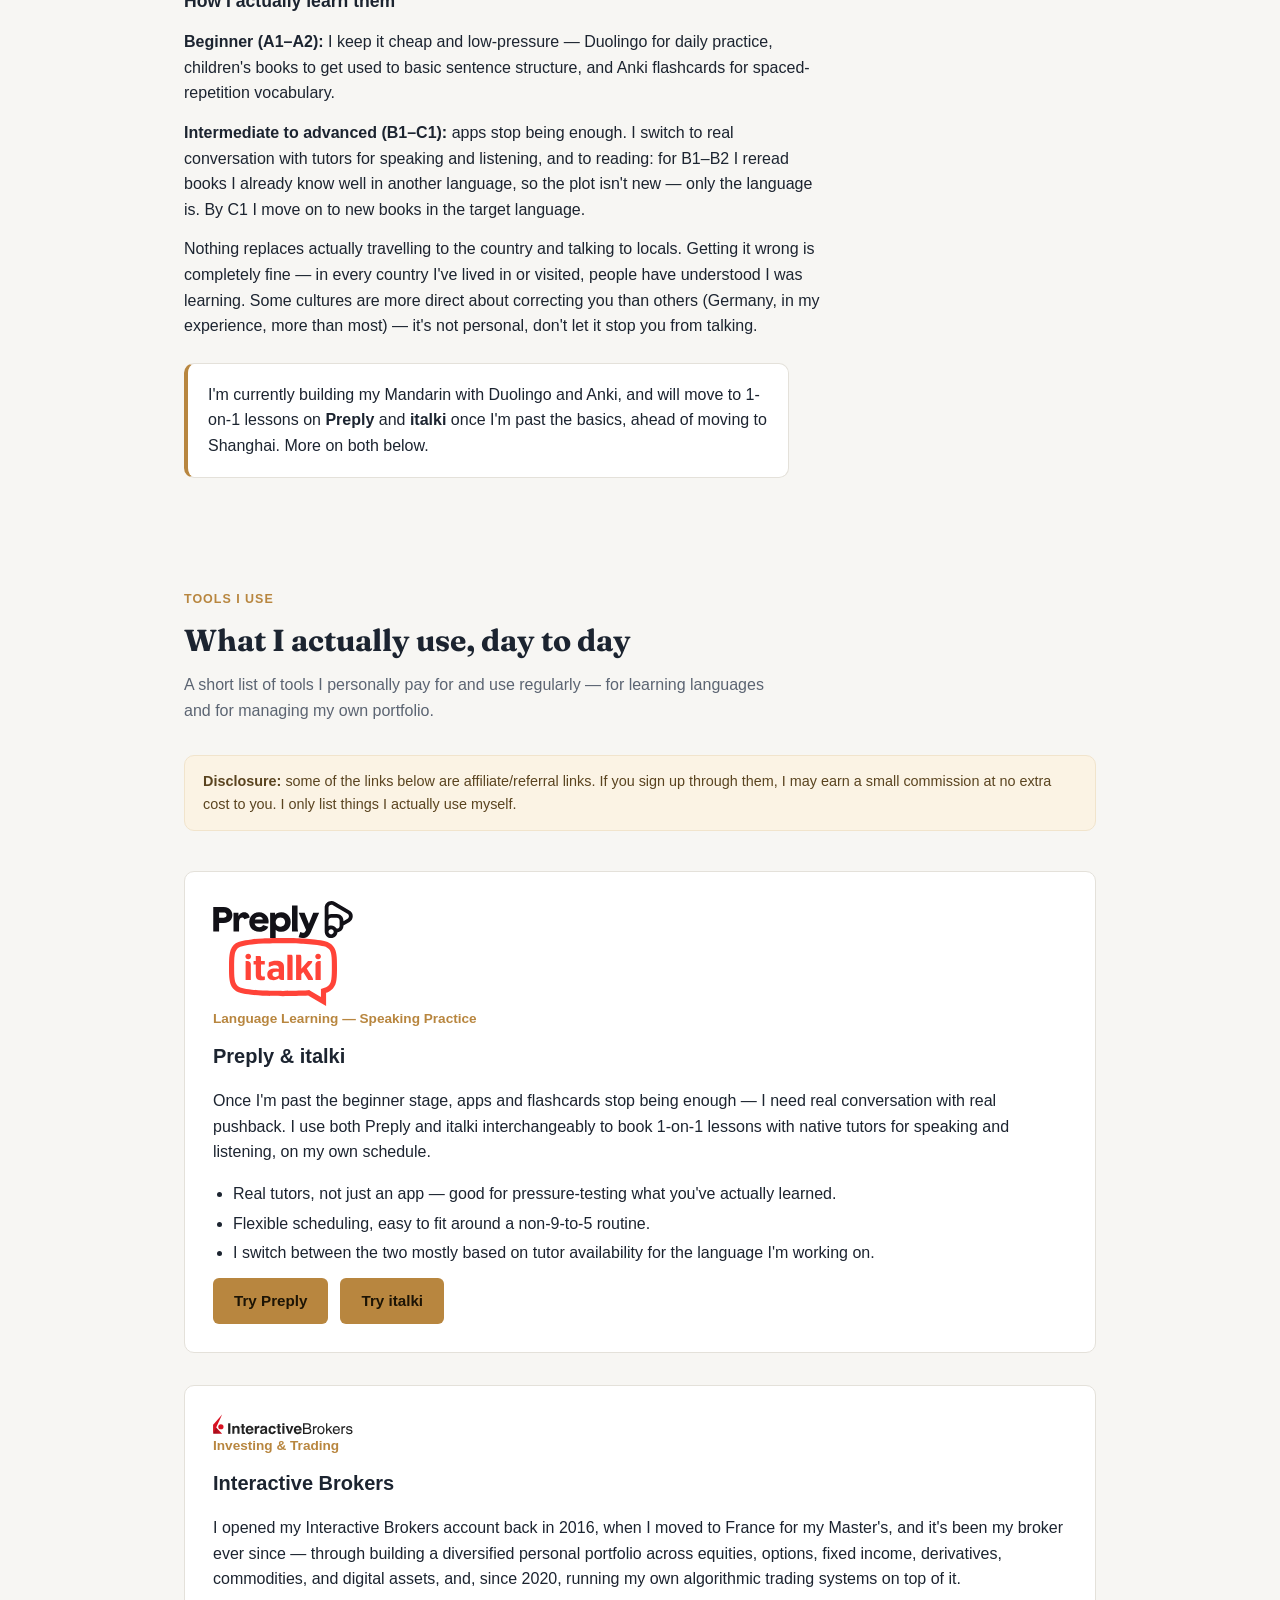
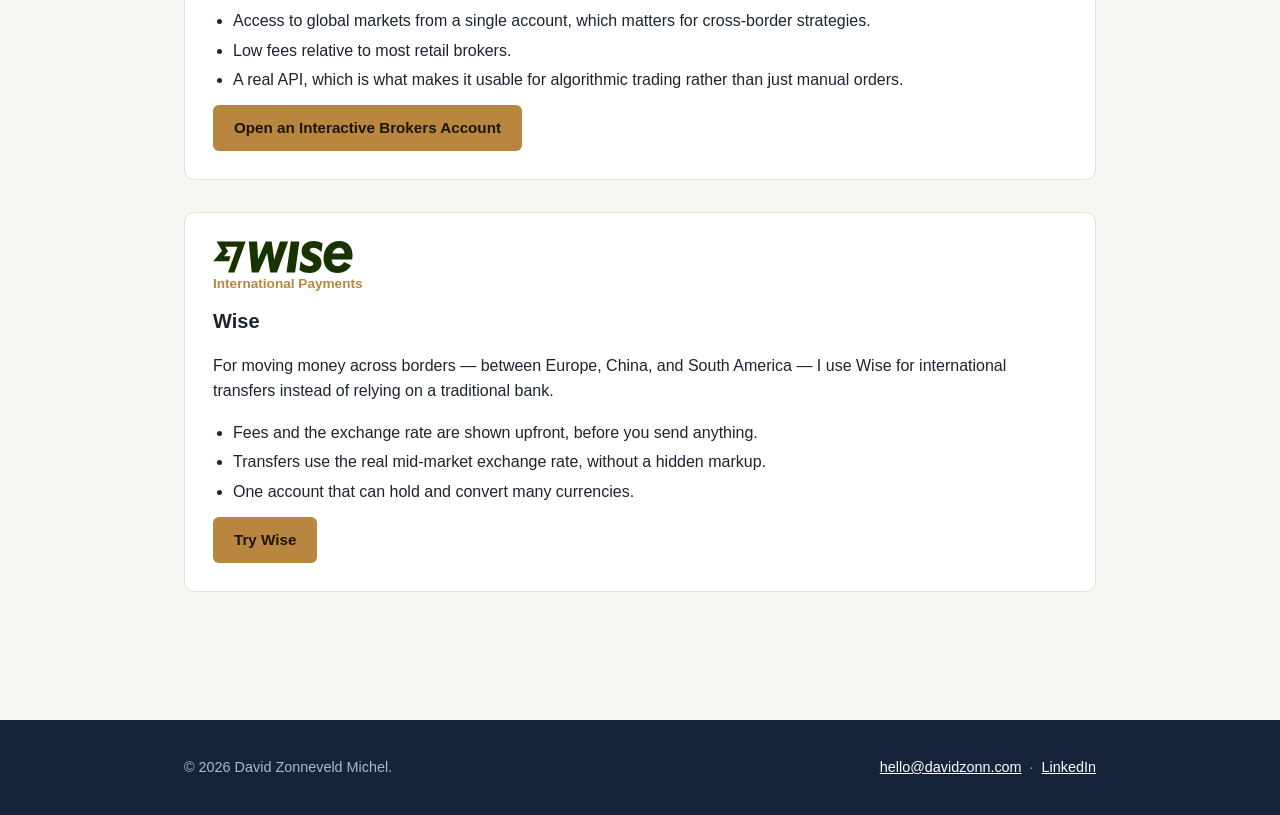
==== commit 0863ef3d: "Add official logos to Preply, italki, Interactive Brokers and Wise cards" ====
--- a/index.html
+++ b/index.html
@@ -200,11 +200,11 @@
     </div>
 
     <div class="tool-card">
-      <!-- Official logos go here. Add the logo files to images/logos/ then uncomment:
-      <img class="tool-logo" src="images/logos/preply.svg" alt="Preply logo">
-      <img class="tool-logo" src="images/logos/italki.svg" alt="Italki logo">
-      -->
       <div class="tool-body">
+        <div class="tool-logos">
+          <img class="tool-logo" src="images/logos/preply.svg" alt="Preply logo">
+          <img class="tool-logo" src="images/logos/italki.svg" alt="italki logo">
+        </div>
         <div class="tool-tag">Language Learning &mdash; Speaking Practice</div>
         <h3>Preply &amp; italki</h3>
         <p>Once I'm past the beginner stage, apps and flashcards stop being enough &mdash; I need real conversation with real pushback. I use both Preply and italki interchangeably to book 1-on-1 lessons with native tutors for speaking and listening, on my own schedule.</p>
@@ -221,10 +221,10 @@
     </div>
 
     <div class="tool-card">
-      <!-- Official logos go here. Add the logo files to images/logos/ then uncomment:
-      <img class="tool-logo" src="images/logos/interactive-brokers.svg" alt="Interactive-brokers logo">
-      -->
       <div class="tool-body">
+        <div class="tool-logos">
+          <img class="tool-logo" src="images/logos/interactive-brokers.svg" alt="Interactive Brokers logo">
+        </div>
         <div class="tool-tag">Investing &amp; Trading</div>
         <h3>Interactive Brokers</h3>
         <p>I opened my Interactive Brokers account back in 2016, when I moved to France for my Master's, and it's been my broker ever since &mdash; through building a diversified personal portfolio across equities, options, fixed income, derivatives, commodities, and digital assets, and, since 2020, running my own algorithmic trading systems on top of it.</p>
@@ -239,6 +239,9 @@
 
     <div class="tool-card">
       <div class="tool-body">
+        <div class="tool-logos">
+          <img class="tool-logo" src="images/logos/wise.svg" alt="Wise logo">
+        </div>
         <div class="tool-tag">International Payments</div>
         <h3>Wise</h3>
         <p>For moving money across borders &mdash; between Europe, China, and South America &mdash; I use Wise for international transfers instead of relying on a traditional bank.</p>
--- a/css/style.css
+++ b/css/style.css
@@ -379,6 +379,16 @@
 
 .tool-card .tool-body { flex: 1; min-width: 240px; }
 
+.tool-card img.tool-logo {
+  width: 140px;
+  height: auto;
+  max-height: 70px;
+  object-fit: contain;
+  border-radius: 0;
+  align-self: flex-start;
+  margin-right: 12px;
+}
+
 .tool-card h3 { margin: 0 0 4px; font-size: 1.25rem; }
 .tool-card .tool-tag { color: var(--accent); font-weight: 600; font-size: 0.85rem; margin-bottom: 10px; }
 .tool-card ul { padding-left: 20px; margin: 12px 0; }
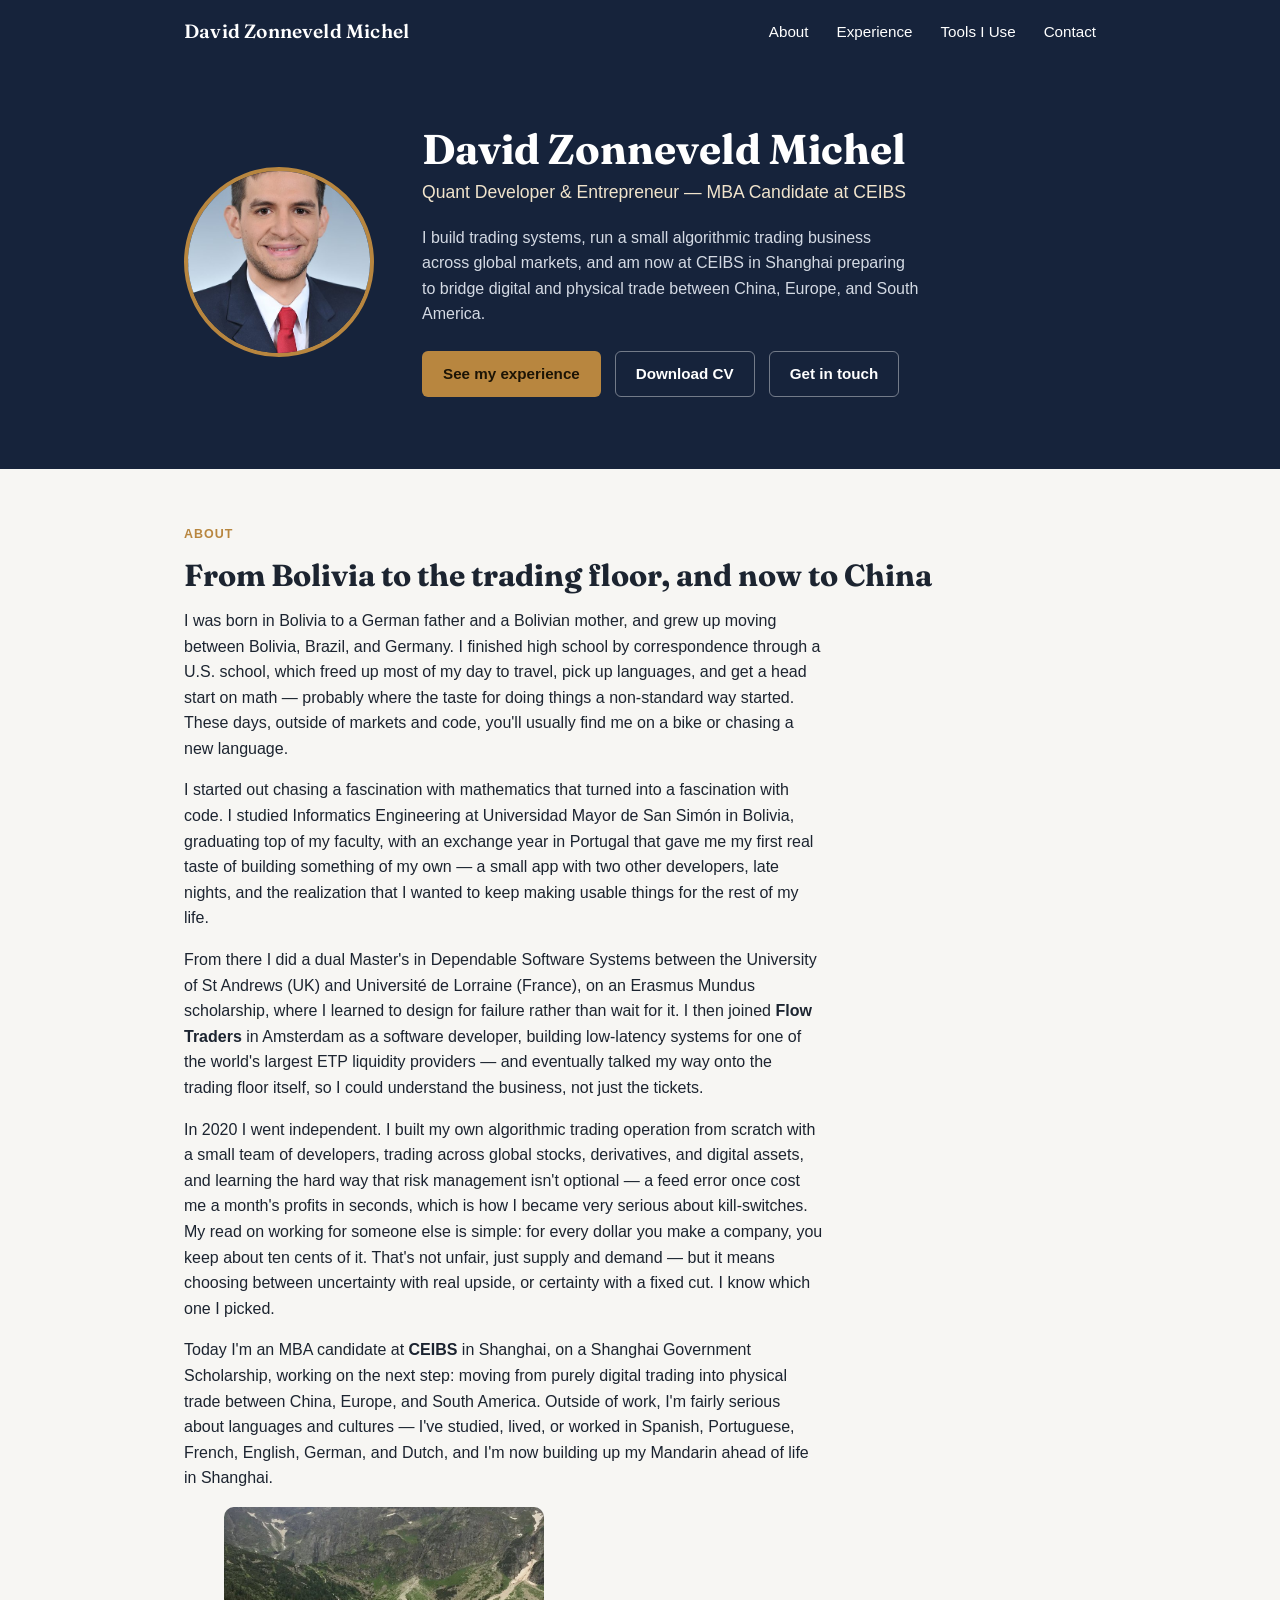
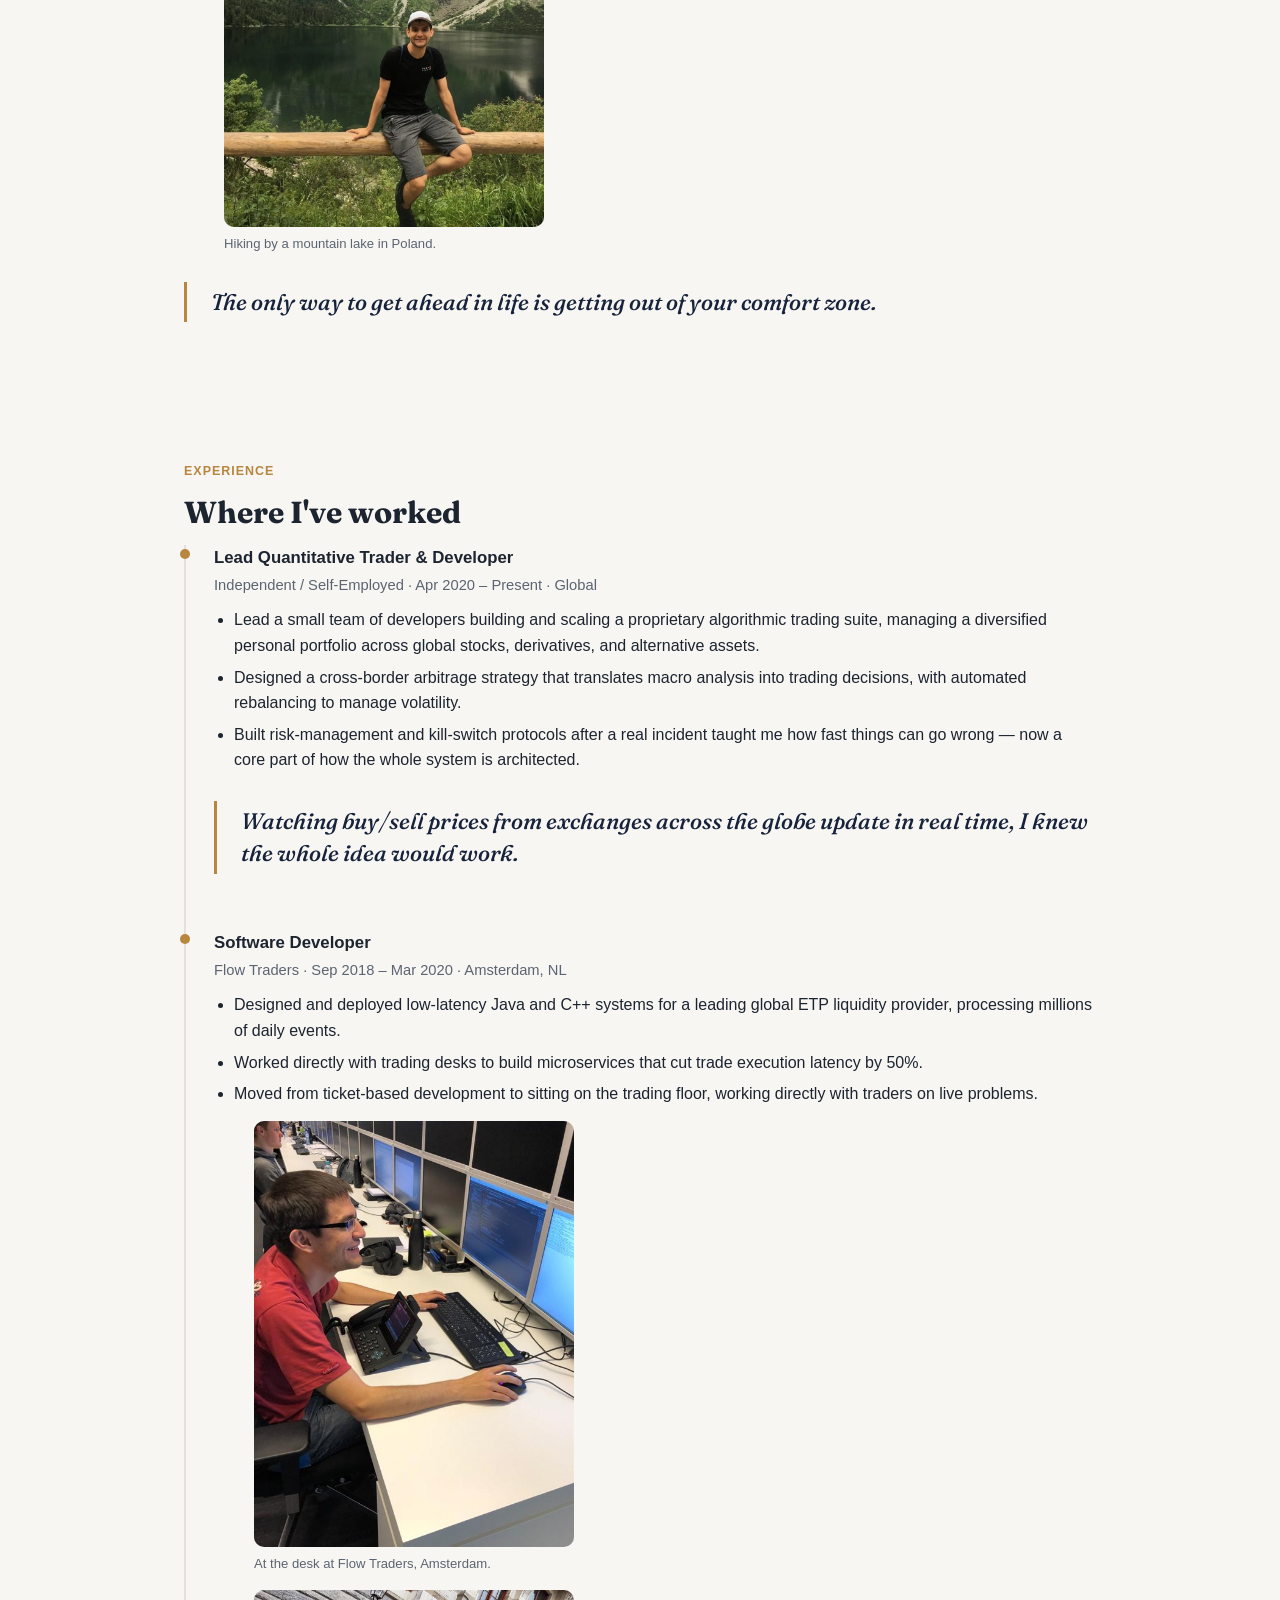
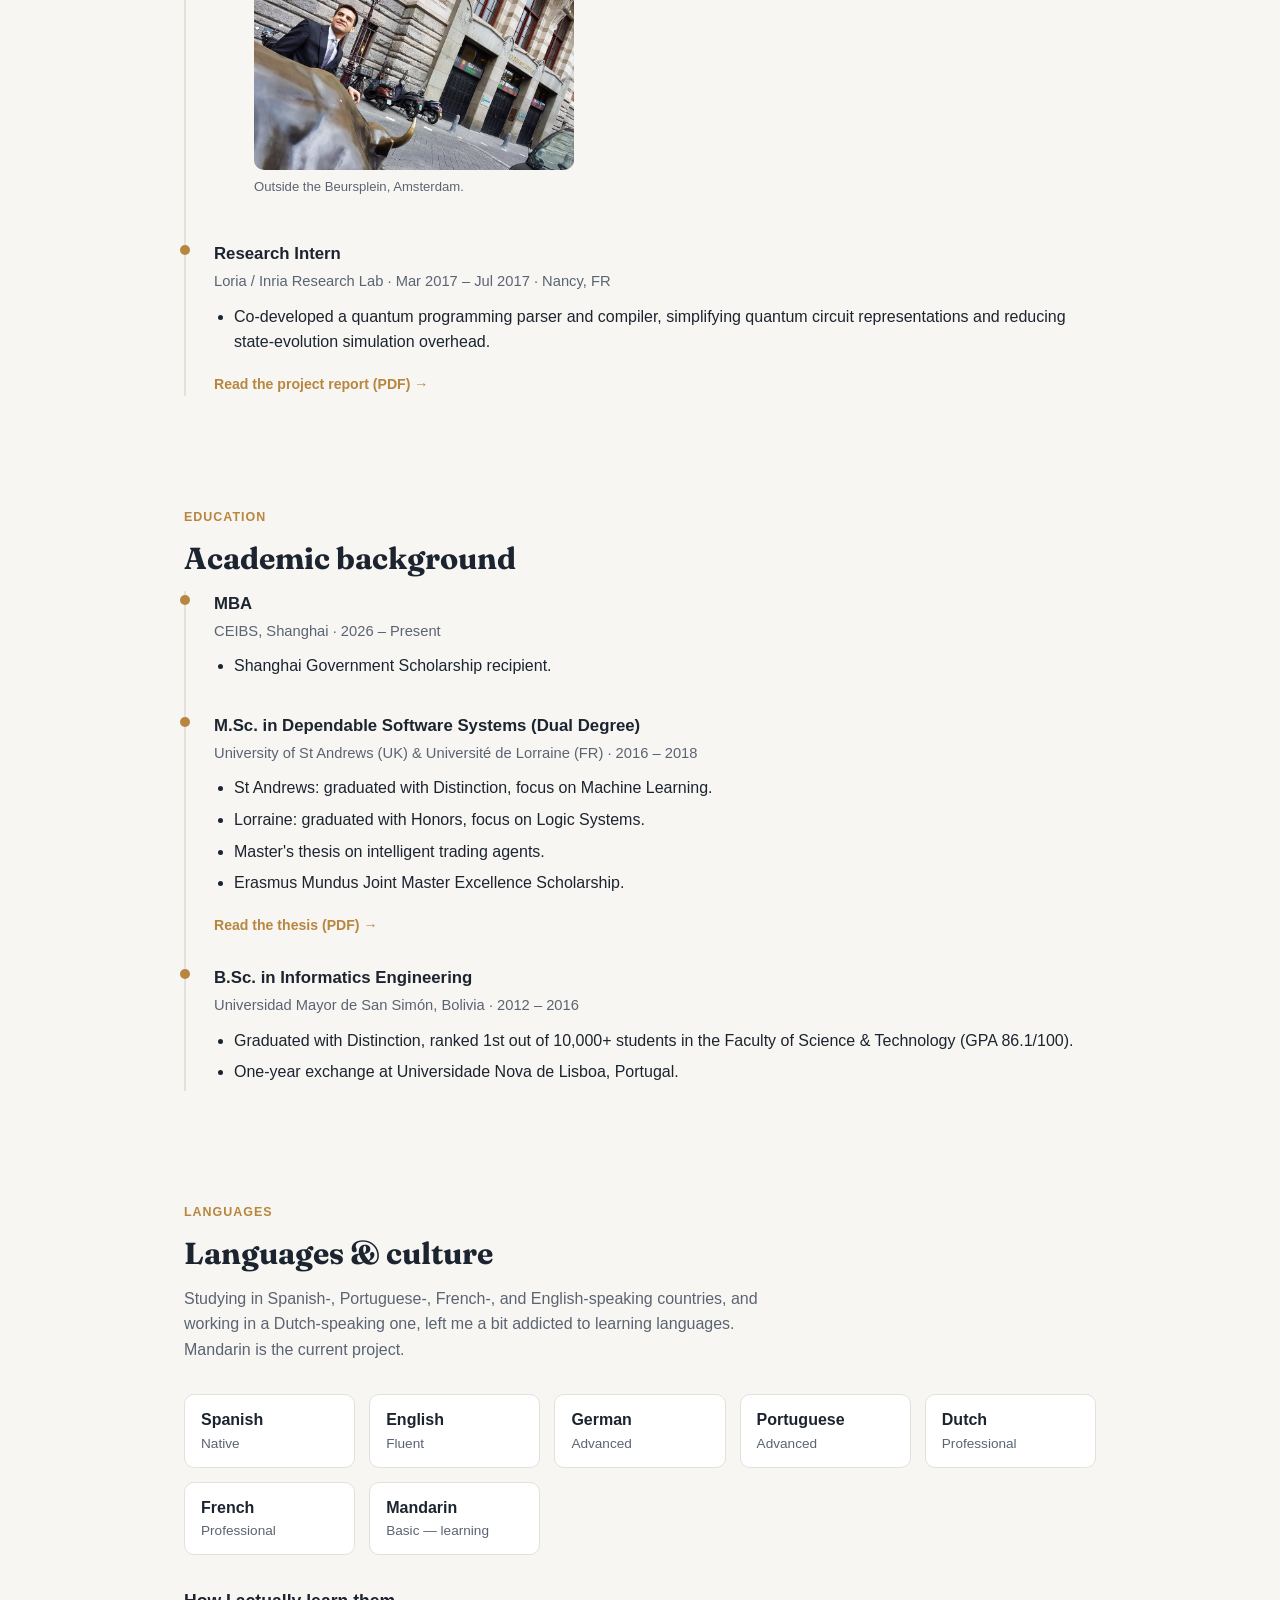
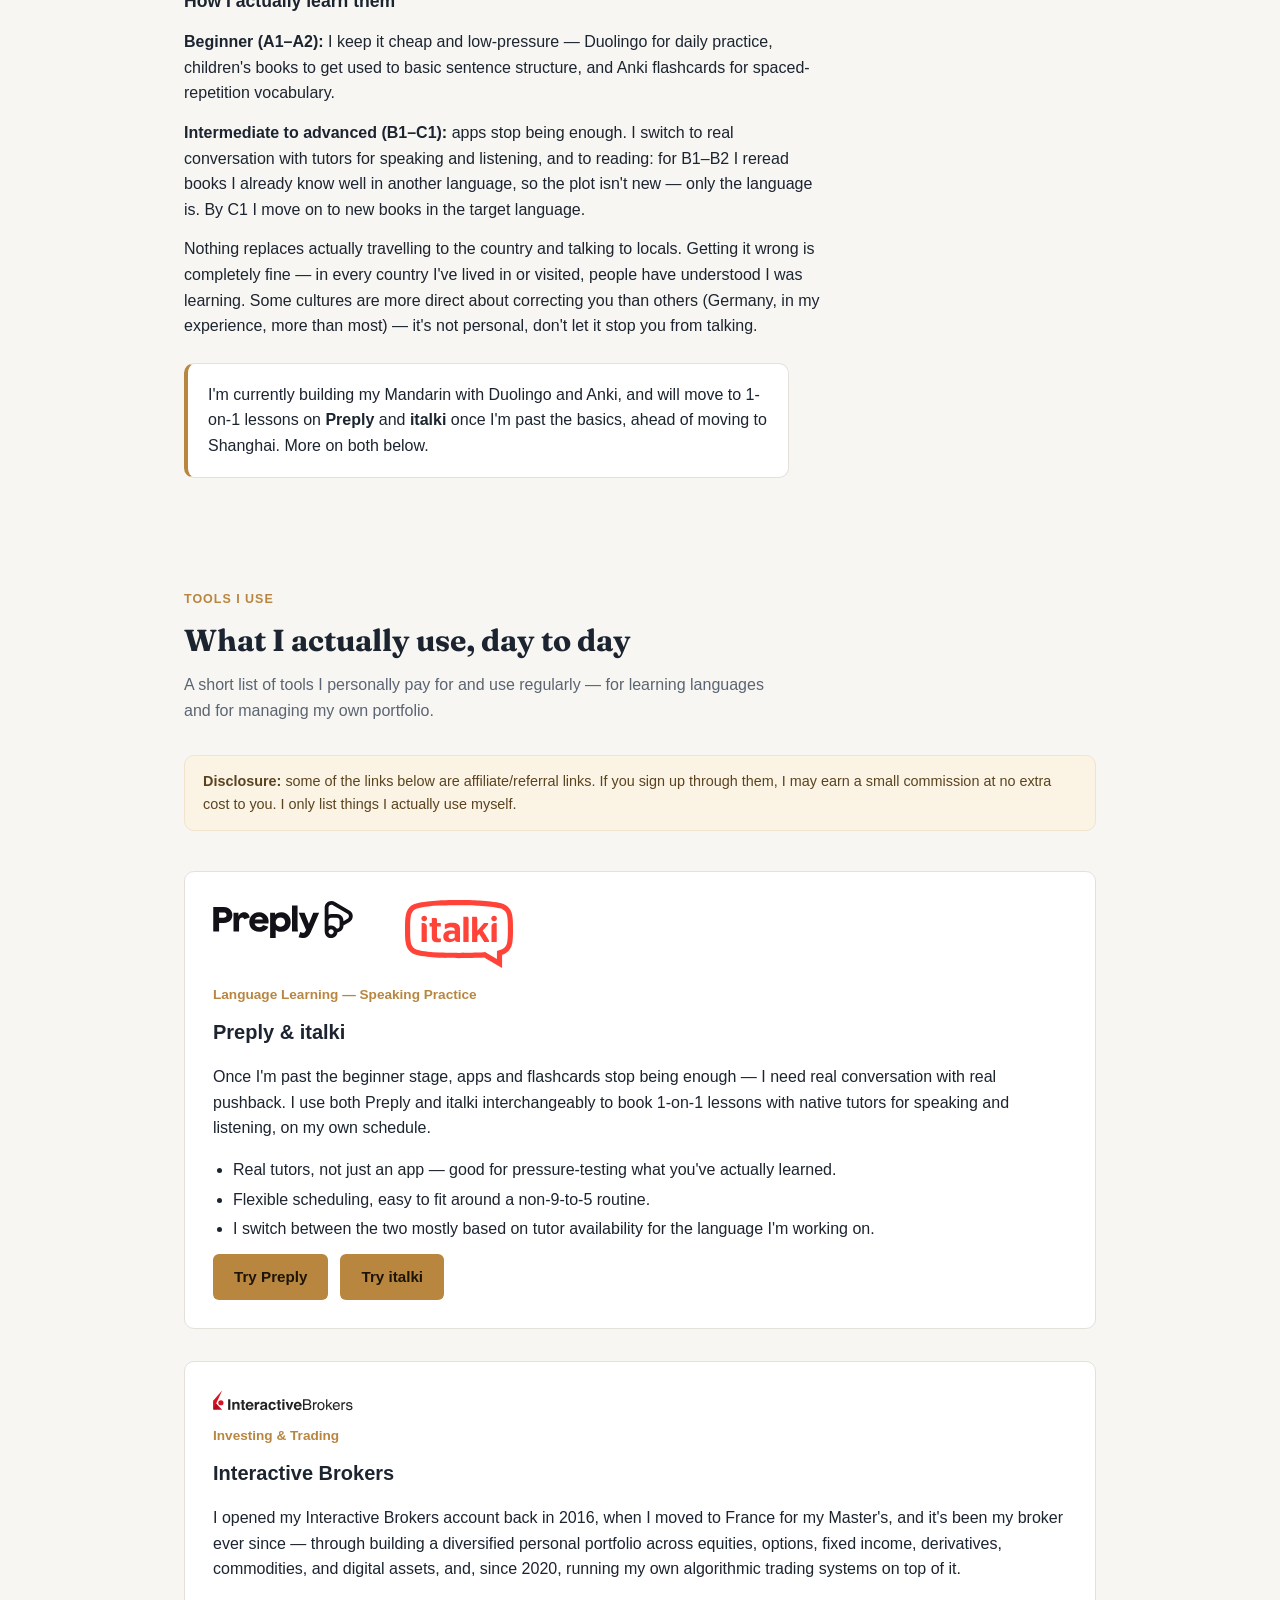
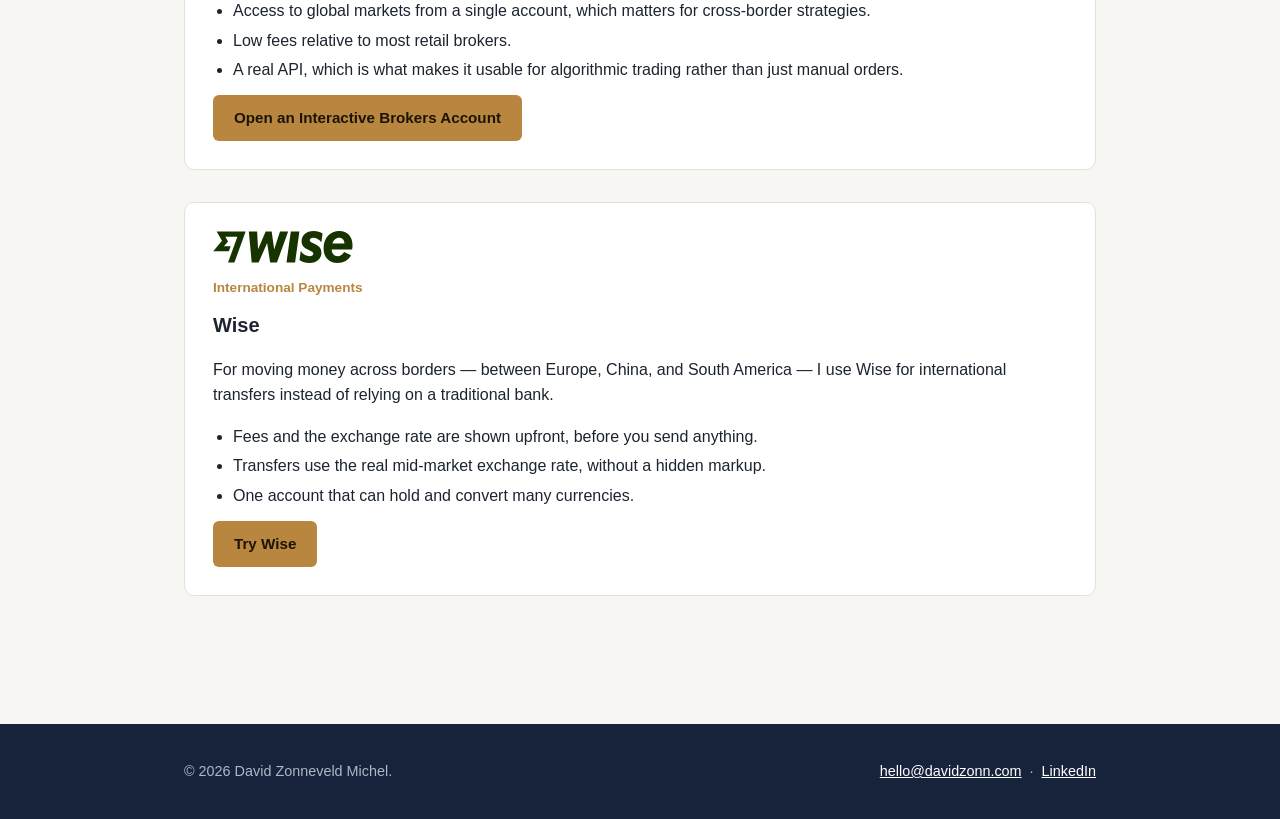
==== commit cbb449fa: "Add German to languages list in About Updated language skills to include German." ====
--- a/index.html
+++ b/index.html
@@ -70,7 +70,7 @@
       <p>I started out chasing a fascination with mathematics that turned into a fascination with code. I studied Informatics Engineering at Universidad Mayor de San Sim&oacute;n in Bolivia, graduating top of my faculty, with an exchange year in Portugal that gave me my first real taste of building something of my own &mdash; a small app with two other developers, late nights, and the realization that I wanted to keep making usable things for the rest of my life.</p>
       <p>From there I did a dual Master's in Dependable Software Systems between the University of St Andrews (UK) and Universit&eacute; de Lorraine (France), on an Erasmus Mundus scholarship, where I learned to design for failure rather than wait for it. I then joined <strong>Flow Traders</strong> in Amsterdam as a software developer, building low-latency systems for one of the world's largest ETP liquidity providers &mdash; and eventually talked my way onto the trading floor itself, so I could understand the business, not just the tickets.</p>
       <p>In 2020 I went independent. I built my own algorithmic trading operation from scratch with a small team of developers, trading across global stocks, derivatives, and digital assets, and learning the hard way that risk management isn't optional &mdash; a feed error once cost me a month's profits in seconds, which is how I became very serious about kill-switches. My read on working for someone else is simple: for every dollar you make a company, you keep about ten cents of it. That's not unfair, just supply and demand &mdash; but it means choosing between uncertainty with real upside, or certainty with a fixed cut. I know which one I picked.</p>
-      <p>Today I'm an MBA candidate at <strong>CEIBS</strong> in Shanghai, on a Shanghai Government Scholarship, working on the next step: moving from purely digital trading into physical trade between China, Europe, and South America. Outside of work, I'm fairly serious about languages and cultures &mdash; I've studied, lived, or worked in Spanish, Portuguese, French, English, and Dutch, and I'm now building up my Mandarin ahead of life in Shanghai.</p>
+      <p>Today I'm an MBA candidate at <strong>CEIBS</strong> in Shanghai, on a Shanghai Government Scholarship, working on the next step: moving from purely digital trading into physical trade between China, Europe, and South America. Outside of work, I'm fairly serious about languages and cultures &mdash; I've studied, lived, or worked in Spanish, Portuguese, French, English, German, and Dutch, and I'm now building up my Mandarin ahead of life in Shanghai.</p>
     </div>
     <figure class="timeline-photo">
       <img src="images/lake.jpg" alt="David Zonneveld Michel hiking by a mountain lake in Poland">
--- a/css/style.css
+++ b/css/style.css
@@ -389,6 +389,14 @@
   margin-right: 12px;
 }
 
+.tool-logos {
+  display: flex;
+  align-items: center;
+  gap: 24px;
+  flex-wrap: wrap;
+  margin-bottom: 14px;
+}
+
 .tool-card h3 { margin: 0 0 4px; font-size: 1.25rem; }
 .tool-card .tool-tag { color: var(--accent); font-weight: 600; font-size: 0.85rem; margin-bottom: 10px; }
 .tool-card ul { padding-left: 20px; margin: 12px 0; }
